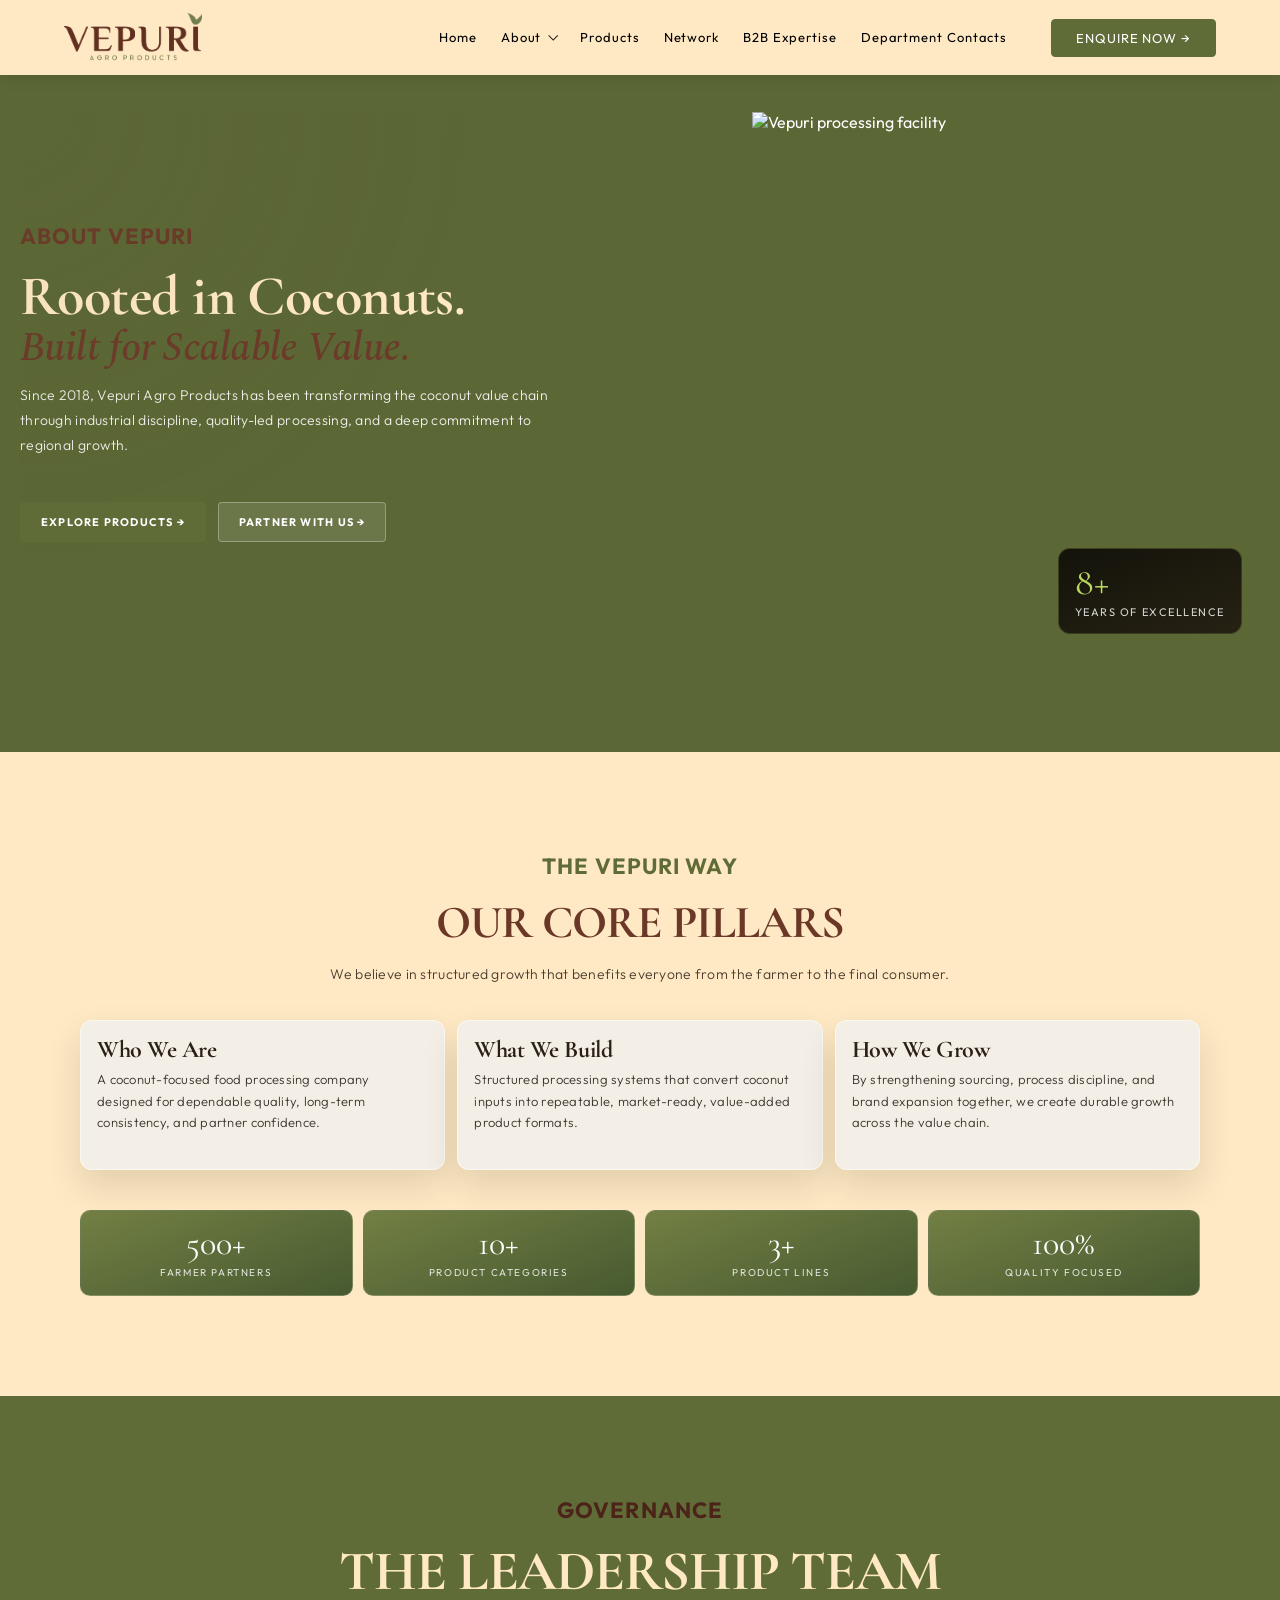
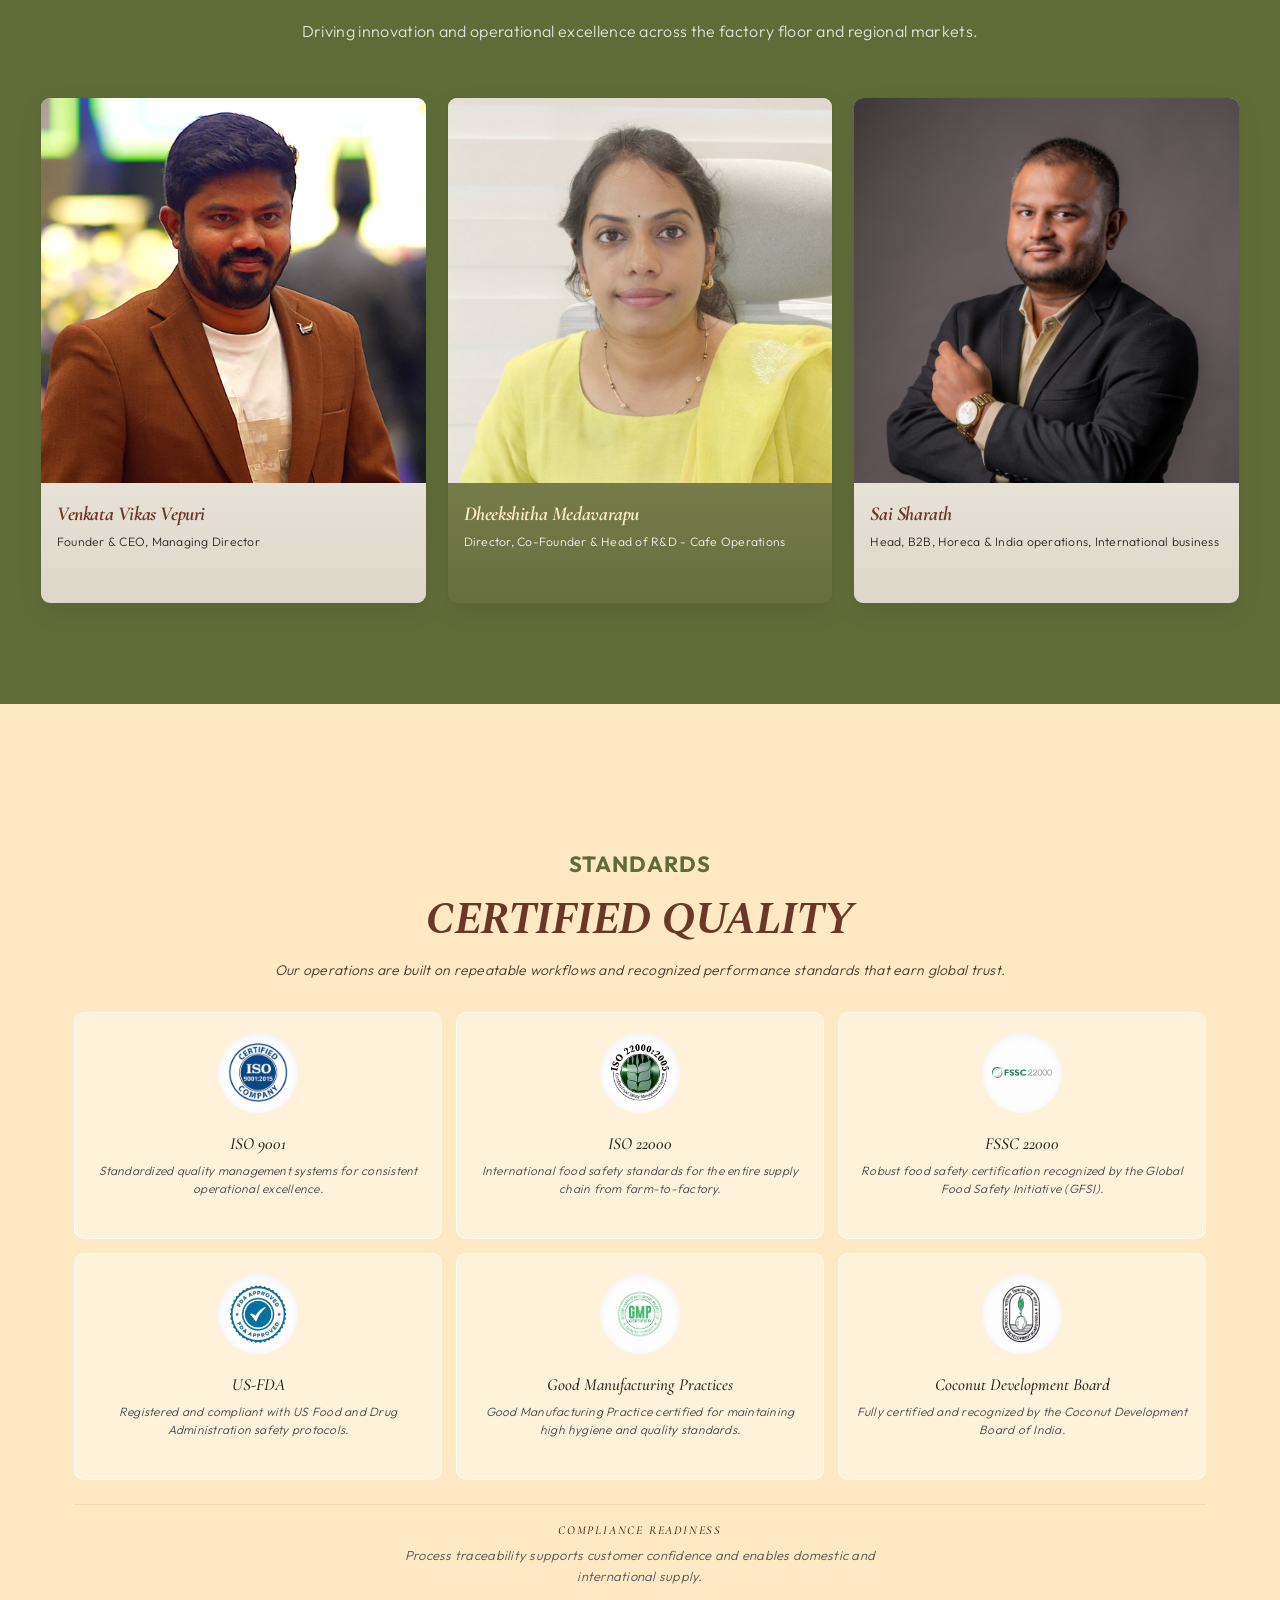
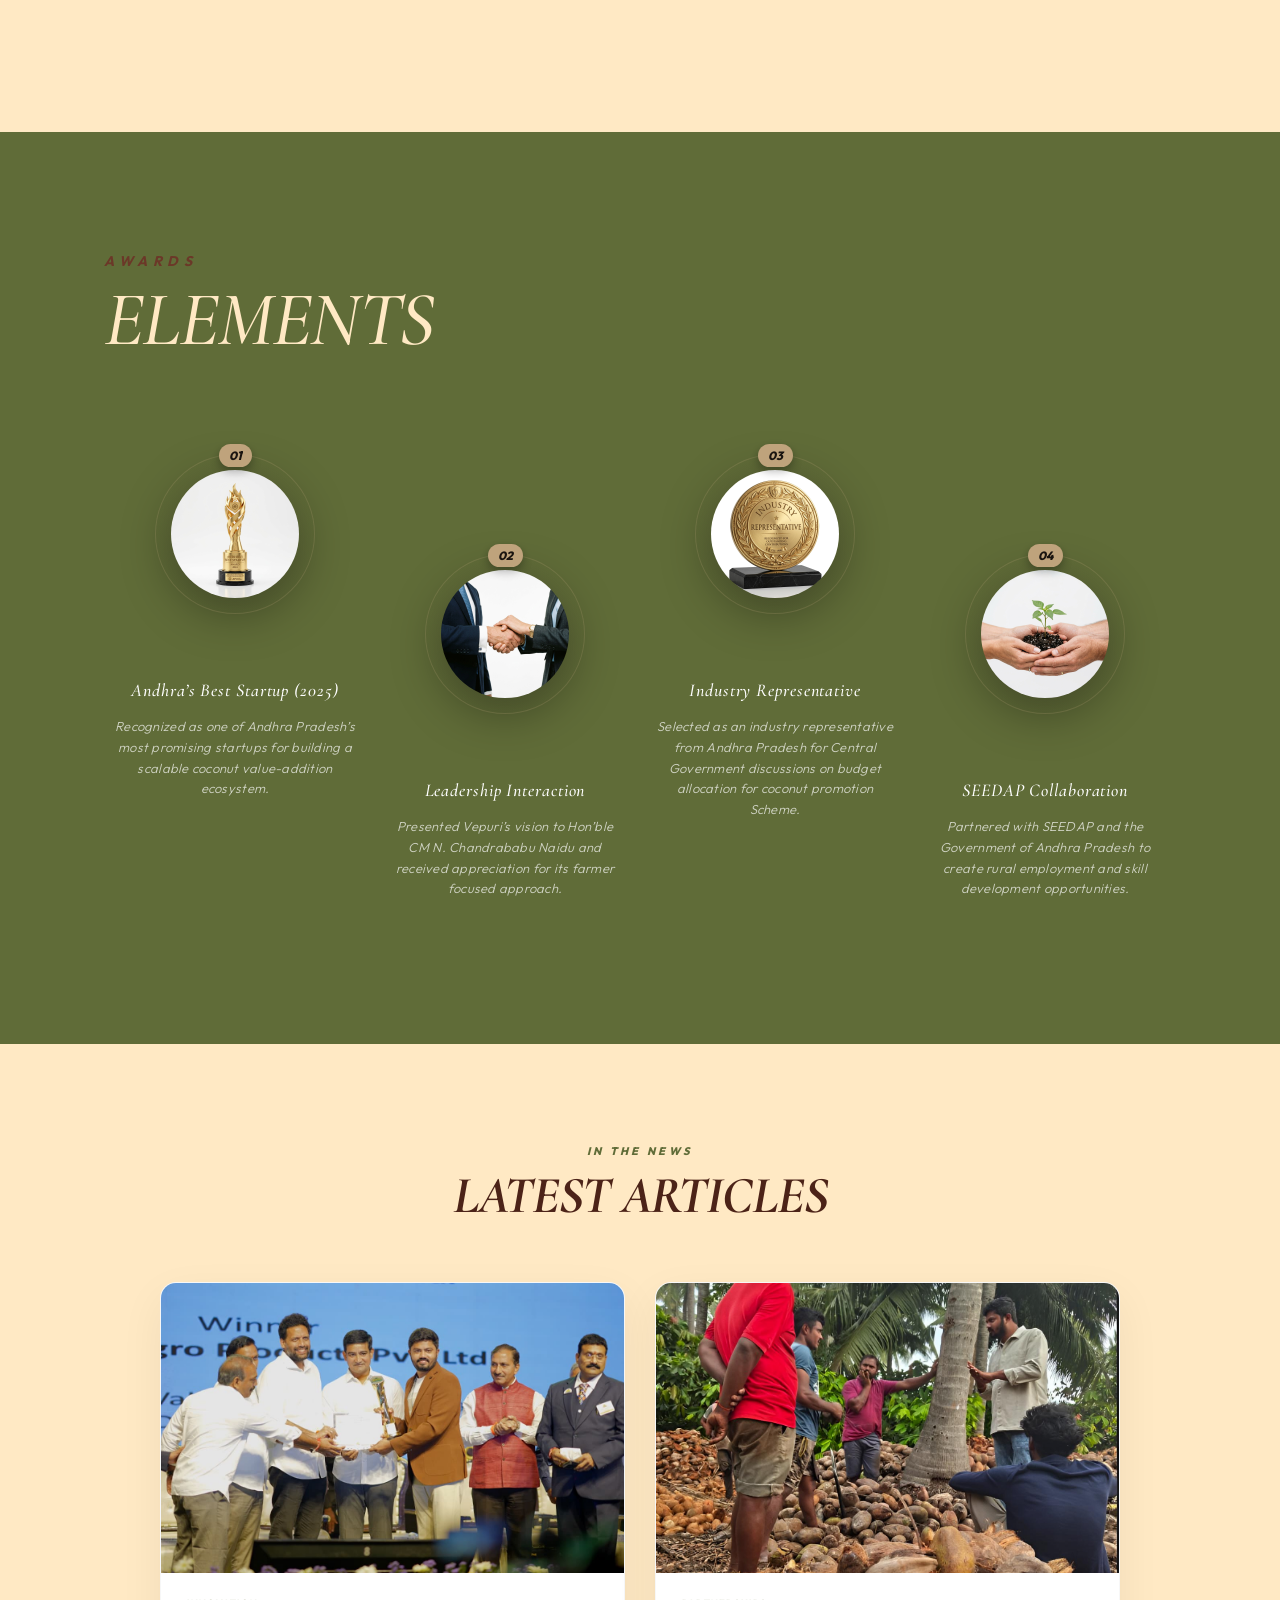
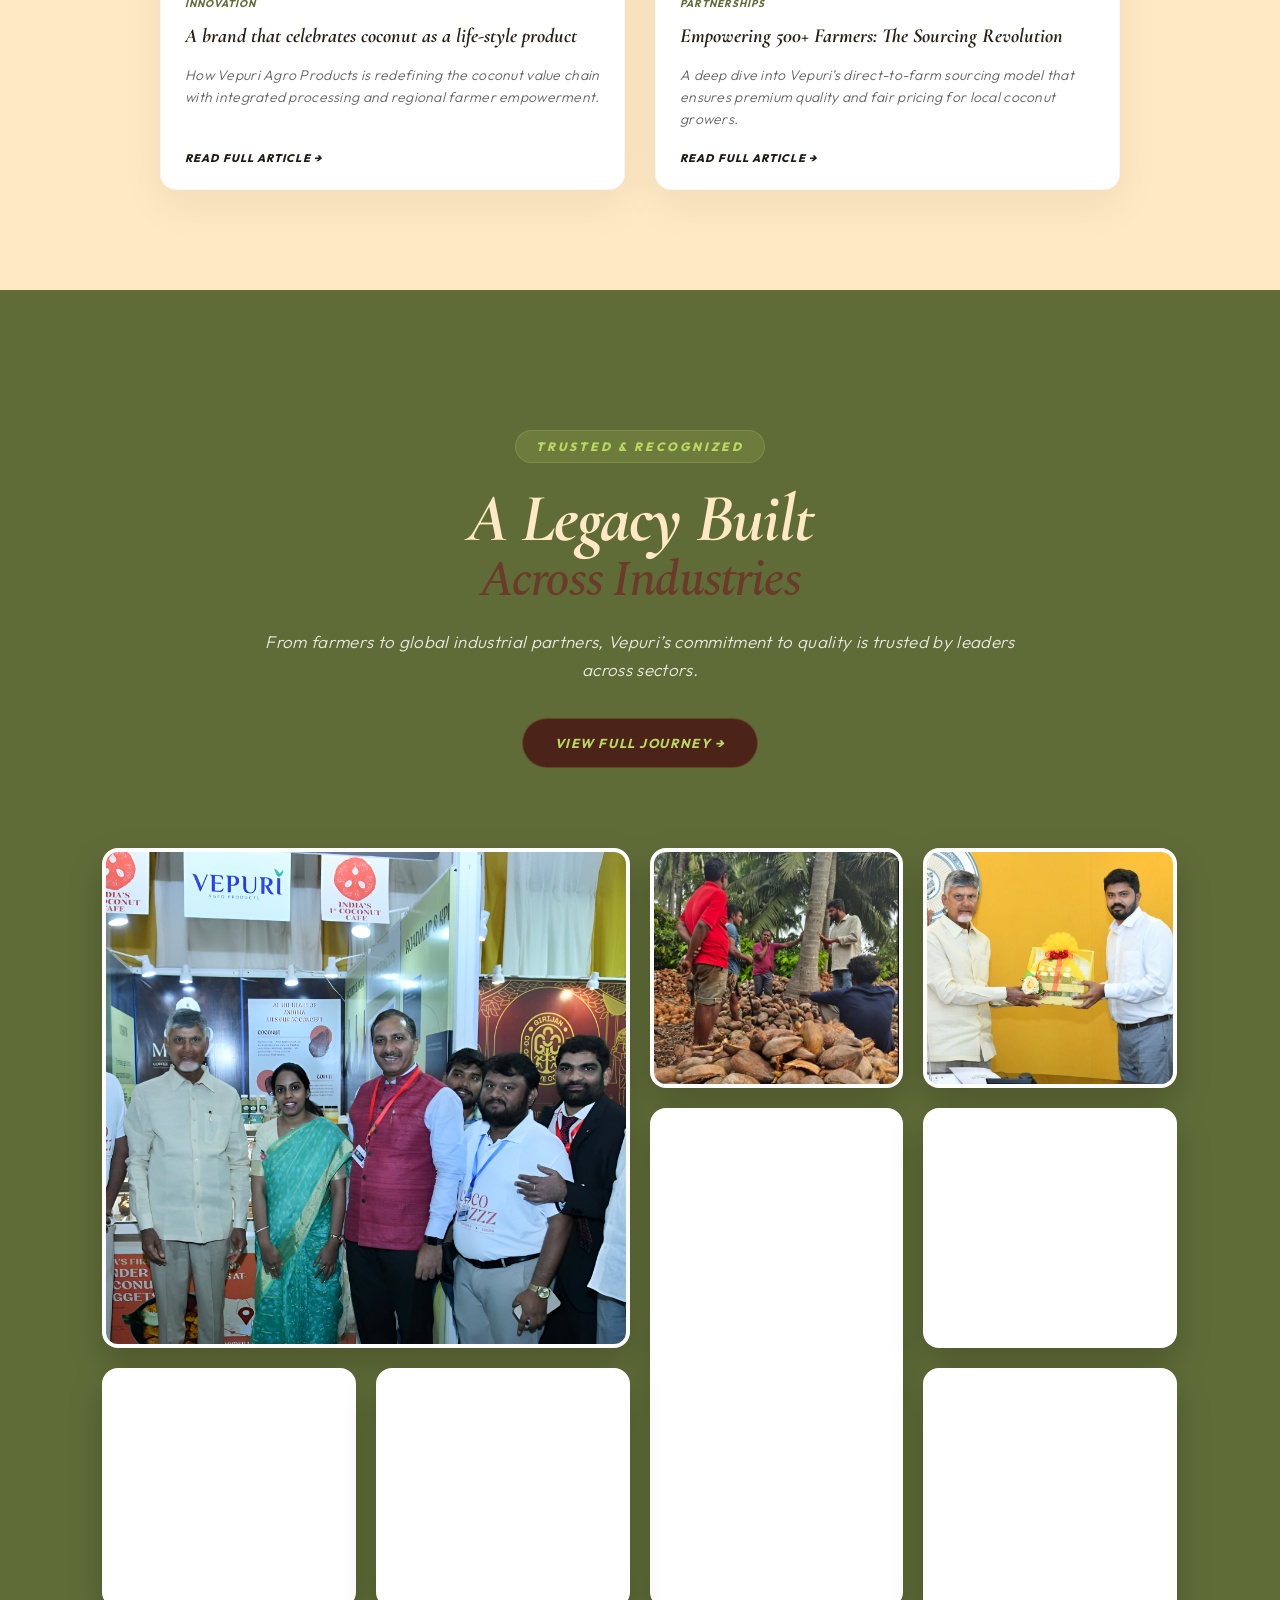
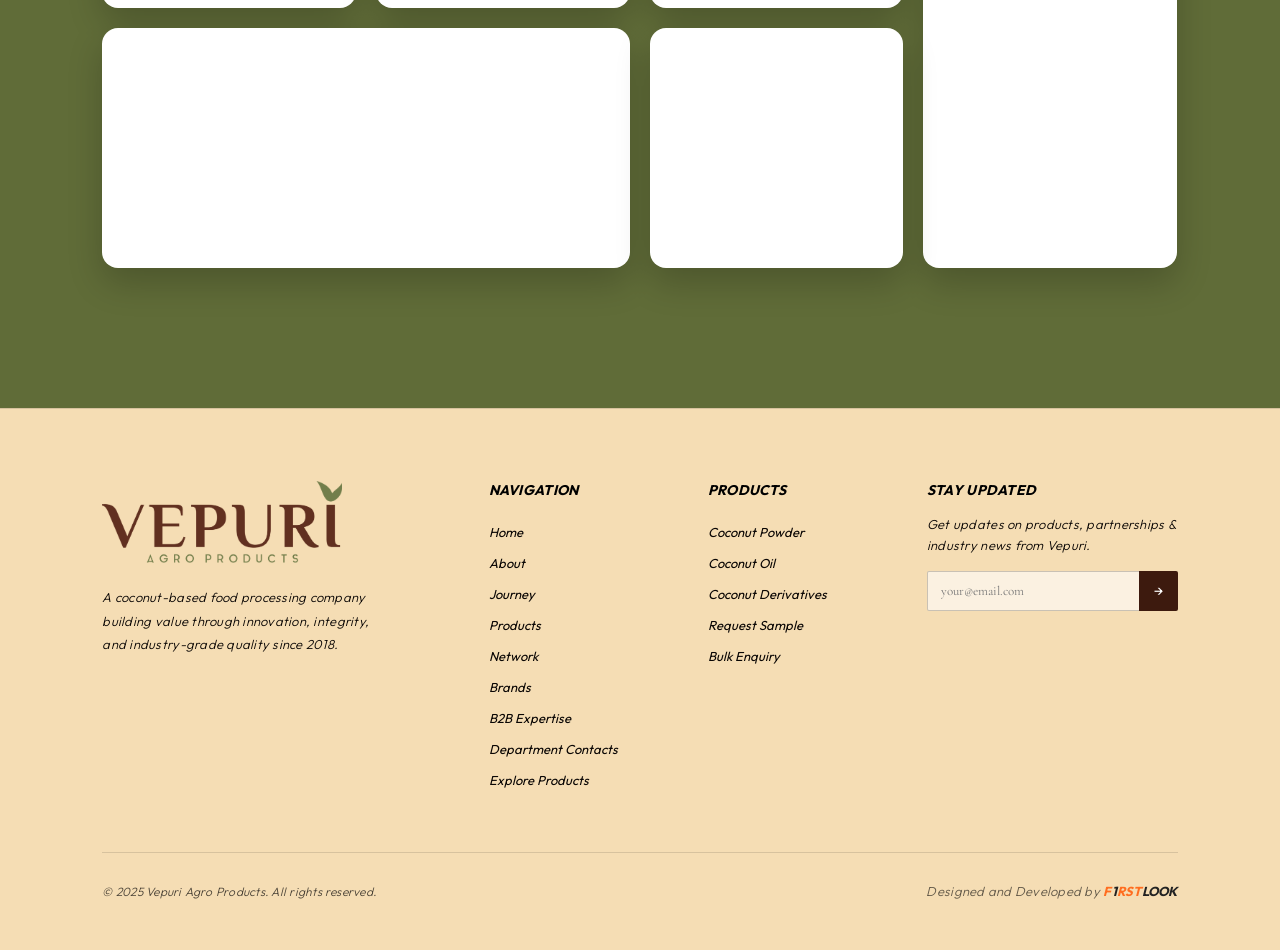
==== about-vepuri.html @ 8ccd0c5f "optimized website performance" ====
<!DOCTYPE html>
<html lang="en">

<head>
  <meta charset="UTF-8">
  <meta name="viewport" content="width=device-width, initial-scale=1.0">
  <title>About Vepuri - Vepuri Agro Products</title>
  <meta name="description" content="About Vepuri Agro Products, our leadership, certifications, and community impact.">
  <script src="font-loader.js" defer></script>
  <link rel="stylesheet" href="about-pages.css?v=1.01">
  <link rel="stylesheet" href="nav-shared.css?v=1.01">
  <link rel="stylesheet" href="footer-shared.css?v=1.01">
  <link rel="stylesheet" href="typography-shared.css?v=1.00">
  <link rel="icon" type="image/png" href="assets/website%20tab%20icon.png">
</head>

<body class="page-about">
  <nav id="nav">
    <div class="nav-logo">
      <a href="index.html"><img src="assets/newlogo.png" alt="Vepuri Agro Products" loading="eager" decoding="async"></a>
    </div>
    <ul class="nav-links" id="navLinks">
      <li><a href="index.html#hero">Home</a></li>
      <li class="has-submenu">
        <a href="index.html#about">About<span class="dd-caret" aria-hidden="true"></span></a>
        <ul class="submenu">
          <li><a href="about-vepuri.html">About Vepuri</a></li>
          <li><a href="journey.html">Our Journey</a></li>
          <li><a href="brands.html">Our Brands</a></li>
        </ul>
      </li>
      <li><a href="product.html">Products</a></li>
      <li><a href="index.html#network">Network</a></li>
      <li><a href="b2b-expertise.html">B2B Expertise</a></li>
      <li><a href="index.html#dept-contacts">Department Contacts</a></li>
      <li><a href="index.html#enquiryForm" class="nav-btn">ENQUIRE NOW &rarr;</a></li>
    </ul>
    <div class="hamburger" id="hbg" onclick="toggleNav()">
      <span></span><span></span><span></span>
    </div>
  </nav>

  <main class="a-main">
    <!-- HERO SECTION -->
    <section class="unified-section">
      <div class="av-hero">
        <div class="av-copy">
          <span class="av-eye">About Vepuri</span>
          <h1>Rooted in Coconuts.<br><em>Built for Scalable Value.</em></h1>
          <p>Since 2018, Vepuri Agro Products has been transforming the coconut value chain through industrial
            discipline, quality-led processing, and a deep commitment to regional growth.</p>
          <div class="av-actions">
            <a href="index.html#products" class="av-btn av-btn-primary">Explore Products &rarr;</a>
            <a href="index.html#contact" class="av-btn av-btn-secondary">Partner With Us &rarr;</a>
          </div>
        </div>
        <div class="av-media-stage">
          <div class="av-main-img">
            <img src="assets/about.JPG" alt="Vepuri processing facility" fetchpriority="high" decoding="async">
          </div>
          <div class="av-float-card">
            <div class="av-num">8+</div>
            <div class="av-lbl">Years of Excellence</div>
          </div>
        </div>
      </div>
    </section>

    <!-- CORE PILLARS SECTION -->
    <section class="unified-section">
      <div class="bg-paper core-philosophy-wrap">
        <div class="section-header">
          <span class="av-eye">The Vepuri Way</span>
          <h2 style="color: #6b3828; font-weight: 900;">Our Core Pillars</h2>
          <p>We believe in structured growth that benefits everyone from the farmer to the final consumer.</p>
        </div>
        <div class="av-values">
          <article class="av-value-card">
            <h2>Who We Are</h2>
            <p>A coconut-focused food processing company designed for dependable quality, long-term consistency, and
              partner confidence.</p>
          </article>
          <article class="av-value-card">
            <h2>What We Build</h2>
            <p>Structured processing systems that convert coconut inputs into repeatable, market-ready, value-added
              product formats.</p>
          </article>
          <article class="av-value-card">
            <h2>How We Grow</h2>
            <p>By strengthening sourcing, process discipline, and brand expansion together, we create durable growth
              across the value chain.</p>
          </article>
        </div>

        <div class="av-strip" style="margin-top: 40px; margin-bottom: 0;">
          <div class="av-strip-item">
            <div class="s-num">500+</div>
            <div class="s-lbl">Farmer Partners</div>
          </div>
          <div class="av-strip-item">
            <div class="s-num">10+</div>
            <div class="s-lbl">Product Categories</div>
          </div>
          <div class="av-strip-item">
            <div class="s-num">3+</div>
            <div class="s-lbl">Product Lines</div>
          </div>
          <div class="av-strip-item">
            <div class="s-num">100%</div>
            <div class="s-lbl">Quality Focused</div>
          </div>
        </div>
      </div>
    </section>

    <!-- LEADERSHIP SECTION -->
        <section class="unified-section leadership-sec">
      <div class="section-header">
        <span class="av-eye">Governance</span>
        <h2> The Leadership Team</h2>
        <p style="color: rgba(255,255,255,0.8);">Driving innovation and operational excellence across the factory floor
          and regional markets.</p>
      </div>

      <div class="team-gov-grid">
        <article class="team-member">
          <div class="team-member-media">
            <img src="assets/persons/1.jpeg" alt="Venkata Vikas Vepuri" loading="lazy" decoding="async">
          </div>
          <div class="team-member-copy tone-light">
            <h2 style="color: #6b3828 !important;">Venkata Vikas Vepuri</h2>
            <p>Founder & CEO, Managing Director</p>
          </div>
        </article>

        <article class="team-member">
          <div class="team-member-media">
            <img src="assets/persons/2.jpeg" alt="M. Deekshitha" loading="lazy" decoding="async">
          </div>
          <div class="team-member-copy tone-olive">
            <h2>Dheekshitha Medavarapu</h2>
            <p>Director, Co-Founder & Head of R&D - Cafe Operations</p>
          </div>
        </article>

        <article class="team-member">
          <div class="team-member-media">
            <img src="assets/persons/DSC_2288.jpg.jpeg" alt="M. Sai Sharath" loading="lazy" decoding="async">
          </div>
          <div class="team-member-copy tone-light">
            <h2 style="color: #6b3828 !important;">Sai Sharath</h2>
            <p>Head, B2B, Horeca & India operations, International business</p>
          </div>
        </article>
      </div>
    </section>

    <!-- CERTIFICATIONS SECTION -->
    <section class="unified-section cert-sec">
      <div class="bg-paper shadow-premium cert-quality-wrap">
        <div class="section-header">
          <span class="av-eye">Standards</span>
          <h2><em>CERTIFIED <em> QUALITY</h2>
          <p>Our operations are built on repeatable workflows and recognized performance standards that earn global
            trust.</p>
        </div>

        <!-- Professional Cert Grid -->
        <div class="cert-showcase">
          <div class="cert-tile">
            <div class="cert-media"><img src="assets/certifications/iso9001 (2).png" alt="ISO 9001" loading="lazy"
                decoding="async"></div>
            <h3>ISO 9001</h3>
            <p>Standardized quality management systems for consistent operational excellence.</p>
          </div>
          <div class="cert-tile">
            <div class="cert-media"><img src="assets/certifications/iso22000.png" alt="ISO 22000" loading="lazy"
                decoding="async"></div>
            <h3>ISO 22000</h3>
            <p>International food safety standards for the entire supply chain from farm-to-factory.</p>
          </div>
          <div class="cert-tile">
            <div class="cert-media"><img src="assets/certifications/fssc-22000-seeklogo.svg" alt="FSSC 22000"
                loading="lazy" decoding="async"></div>
            <h3>FSSC 22000</h3>
            <p>Robust food safety certification recognized by the Global Food Safety Initiative (GFSI).</p>
          </div>
          <div class="cert-tile">
            <div class="cert-media"><img src="assets/certifications/fda.png" alt="US-FDA" loading="lazy"
                decoding="async">
            </div>
            <h3>US-FDA</h3>
            <p>Registered and compliant with US Food and Drug Administration safety protocols.</p>
          </div>
          <div class="cert-tile">
            <div class="cert-media"><img src="assets/certifications/GMp.png" alt="GMP" loading="lazy" decoding="async">
            </div>
            <h3>Good Manufacturing Practices</h3>
            <p>Good Manufacturing Practice certified for maintaining high hygiene and quality standards.</p>
          </div>
          <div class="cert-tile">
            <div class="cert-media"><img src="assets/certifications/cdo-removebg-preview.png" alt="CDB" loading="lazy"
                decoding="async">
            </div>
            <h3>Coconut Development Board</h3>
            <p>Fully certified and recognized by the Coconut Development Board of India.</p>
          </div>
        </div>

        <div class="cert-footer-info">
          <div class="cf-item">
            <h4>Compliance Readiness</h4>
            <p>Process traceability supports customer confidence and enables domestic and international supply.</p>
          </div>
        </div>
      </div>
    </section>

    <!-- AWARDS SECTION (Ref Image matched) -->
    <section class="awards-sec">
      <div class="awards-head">
        <span>AWARDS</span>
        <h2 style="color: var(--cream);">ELEMENTS</h2>
      </div>

      <div class="awards-grid">
        <!-- 01 -->
        <article class="award-item rv">
          <div class="award-icon-wrap">
            <div class="award-laurel">
              <span class="award-num">01</span>
              <img src="assets/awards/award_best_startup_white_bg.png" alt="Best Startup Award" class="award-img" loading="lazy" decoding="async">
            </div>
          </div>
          <div class="award-copy">
            <h3>Andhra’s Best Startup (2025)</h3>
            <p>Recognized as one of Andhra Pradesh’s most promising startups for building a scalable coconut
              value-addition ecosystem.</p>
          </div>
        </article>

        <!-- 02 -->
        <article class="award-item rv">
          <div class="award-icon-wrap">
            <div class="award-laurel">
              <span class="award-num">02</span>
              <img src="assets/awards/leadership.png" alt="Leadership Interaction" class="award-img" loading="lazy" decoding="async">
            </div>
          </div>
          <div class="award-copy">
            <h3>Leadership Interaction</h3>
            <p>Presented Vepuri’s vision to Hon’ble CM N. Chandrababu Naidu and received appreciation for its farmer
              focused approach.</p>
          </div>
        </article>

        <!-- 03 -->
        <article class="award-item rv">
          <div class="award-icon-wrap">
            <div class="award-laurel">
              <span class="award-num">03</span>
              <img src="assets/awards/representative.png" alt="Industry Representative" class="award-img" loading="lazy" decoding="async">
            </div>
          </div>
          <div class="award-copy">
            <h3>Industry Representative</h3>
            <p>Selected as an industry representative from Andhra Pradesh for Central Government discussions on budget
              allocation for coconut promotion Scheme.</p>
          </div>
        </article>

        <!-- 04 -->
        <article class="award-item rv">
          <div class="award-icon-wrap">
            <div class="award-laurel">
              <span class="award-num">04</span>
              <img src="assets/awards/award_seedap_growth_white_bg.png" alt="SEEDAP Collaboration" class="award-img" loading="lazy" decoding="async">
            </div>
          </div>
          <div class="award-copy">
            <h3>SEEDAP Collaboration</h3>
            <p>Partnered with SEEDAP and the Government of Andhra Pradesh to create rural employment and skill
              development opportunities.</p>
          </div>
        </article>
      </div>
    </section>

    <!-- ARTICLES SECTION -->
    <section class="articles-sec">
      <div class="articles-head">
        <span>IN THE NEWS</span>
        <h2>LATEST ARTICLES</h2>
      </div>

      <div class="articles-grid">
        <!-- Article 1 -->
        <article class="article-item">
          <div class="article-media">
            <img src="assets/article/1.jpeg" alt="Vepuri Innovation" loading="lazy" decoding="async">
          </div>
          <div class="article-copy">
            <span class="article-tag">Innovation</span>
            <h3>A brand that celebrates coconut as a life-style product</h3>
            <p>How Vepuri Agro Products is redefining the coconut value chain with integrated processing and regional
              farmer empowerment.</p>
            <a href="https://hospitality.economictimes.indiatimes.com/news/operations/food-and-beverages/cocomunzzz-revolutionizing-coconut-as-a-lifestyle-product-in-india/121460023"
              class="article-link">Read Full Article &rarr;</a>
          </div>
        </article>

        <!-- Article 2 -->
        <article class="article-item">
          <div class="article-media">
            <img src="assets/article/2.jpeg" alt="Farmer Sourcing" loading="lazy" decoding="async">
          </div>
          <div class="article-copy">
            <span class="article-tag">Partnerships</span>
            <h3>Empowering 500+ Farmers: The Sourcing Revolution</h3>
            <p>A deep dive into Vepuri’s direct-to-farm sourcing model that ensures premium quality and fair pricing for
              local coconut growers.</p>
            <a href="https://www.eenadu.net/telugu-news/andhra-pradesh/vikas-creative-experiments-with-coconut-he-created-a-brand-cocomunz/1702/125117593"
              class="article-link">Read Full Article &rarr;</a>
          </div>
        </article>
      </div>
    </section>

    <!-- ACHIEVEMENTS GALLERY SECTION (Mosaic Grid Design) -->
    <section class="achieve-gallery-sec">
      <div class="gallery-header rv">
        <span class="g-tag">Trusted & Recognized</span>
        <h2 style="color: var(--cream);">A Legacy Built<br><em>Across Industries</em></h2>
        <p>From farmers to global industrial partners, Vepuri’s commitment to quality is trusted by leaders across
          sectors.</p>
        <a href="journey.html" class="gallery-btn">View Full Journey &rarr;</a>
      </div>

      <div class="gallery-container rv">
        <div class="f-card fc-1"><img src="assets/gallery/1.jpeg" alt="Gallery 1" loading="lazy" decoding="async"></div>
        <div class="f-card fc-2"><img src="assets/gallery/2.jpeg" alt="Gallery 2" loading="lazy" decoding="async"></div>
        <div class="f-card fc-3"><img src="assets/gallery/3.jpeg" alt="Gallery 3" loading="lazy" decoding="async"></div>
        <div class="f-card fc-4"><img src="assets/gallery/4.png" alt="Gallery 4" loading="lazy" decoding="async"></div>
        <div class="f-card fc-5"><img src="assets/gallery/5.png" alt="Gallery 5" loading="lazy" decoding="async"></div>
        <div class="f-card fc-6"><img src="assets/gallery/6.png" alt="Gallery 6" loading="lazy" decoding="async"></div>
        <div class="f-card fc-7"><img src="assets/gallery/7.jpeg" alt="Gallery 7" loading="lazy" decoding="async"></div>
        <div class="f-card fc-8"><img src="assets/gallery/8.jpg" alt="Gallery 8" loading="lazy" decoding="async"></div>
        <div class="f-card fc-9"><img src="assets/milestone.jpg" alt="Gallery 9" loading="lazy" decoding="async"></div>
        <div class="f-card fc-10"><img src="assets/journey/journey1.png" alt="Gallery 10" loading="lazy"
            decoding="async"></div>
      </div>
    </section>

  </main>

  <footer>
    <div class="fg2">
      <div>
        <a href="index.html"><img class="f-logo" src="assets/newlogo.png" alt="Vepuri Agro Products" loading="lazy" decoding="async"></a>
        <p class="fb-txt">A coconut-based food processing company building value through innovation, integrity, and
          industry-grade quality since 2018.</p>
      </div>
      <div class="fc">
        <h4>Navigation</h4>
        <ul>
          <li><a href="index.html#hero">Home</a></li>
          <li><a href="about-vepuri.html">About</a></li>
          <li><a href="journey.html">Journey</a></li>
          <li><a href="product.html">Products</a></li>
          <li><a href="index.html#network">Network</a></li>
          <li><a href="brands.html">Brands</a></li>
          <li><a href="b2b-expertise.html">B2B Expertise</a></li>
          <li><a href="index.html#dept-contacts">Department Contacts</a></li>
          <li><a href="product.html">Explore Products</a></li>
        </ul>
      </div>
      <div class="fc">
        <h4>Products</h4>
        <ul>
          <li><a href="product.html">Coconut Powder</a></li>
          <li><a href="product.html">Coconut Oil</a></li>
          <li><a href="product.html">Coconut Derivatives</a></li>
          <li><a href="index.html#contact">Request Sample</a></li>
          <li><a href="index.html#contact">Bulk Enquiry</a></li>
        </ul>
      </div>
      <div class="fnl">
        <h4>Stay Updated</h4>
        <p>Get updates on products, partnerships & industry news from Vepuri.</p>
        <div class="nl-row"><input type="email" placeholder="your@email.com"><button>&rarr;</button></div>
      </div>
    </div>
    <div class="fbot">
      <p class="fbot-copy">&copy; 2025 Vepuri Agro Products. All rights reserved.</p>
      <p class="fbot-tag">Designed and Developed by <a href="https://firstlook.digital/" target="_blank"
          style="text-decoration: none; font-weight: 700;"><span style="color: #ff6d1f;">F</span><span
            style="color: #222222;">1</span><span style="color: #ff6d1f;">RST</span><span
            style="color: #222222;">LOOK</span></a></p>
    </div>
  </footer>

  <script src="performance-boost.js" defer></script>
  <script src="nav-pages.js" defer></script>
</body>

</html>
---- about-pages.css ----
:root {
  --green: #606c38;
  --green2: #5a6434;
  --green3: #4a5428;
  --ink: #1f1b17;
  --paper: #f4f0e8;
  --cream: #ffe9c4;
  --white: #ffffff;
  --black: #0a0604;
  --site-font: 'Cormorant Garamond', serif;
  --body-font: 'Outfit', sans-serif;
  --kicker-color: #6b3828;
}

h1,
h2,
h3,
h4 {
  font-family: var(--site-font);
  font-weight: 500;
}

p {
  font-family: var(--body-font);
  font-size: 16px;
  line-height: 1.6;
  font-weight: 300;
  margin-bottom: 20px;
  letter-spacing: .02em;
}

.page-about p,
.page-about li,
.page-about span,
.page-about .av-eye,
.page-about .eye,
.page-about nav,
.page-about nav a {
  font-family: var(--body-font) !important;
}
h1 {
  font-family: 'Cormorant Garamond', serif !important;
  font-size: clamp(36px, 10vw, 124px);
  font-weight: 800;
  line-height: 0.95;
  letter-spacing: -0.02em;
}

h2 {
  font-family: 'Cormorant Garamond', serif !important;
  font-size: clamp(28px, 5vw, 60px);
  font-weight: 700;
  line-height: 1.1;
  letter-spacing: -0.02em;
}

h1 em,
h2 em,
h3 em,
.section-header h1 em,
.section-header h2 em {
  font-family: 'Spectral', serif !important;
  color: var(--kicker-color) !important;
  font-style: italic;
  display: inline;
  text-transform: none;
  font-weight: 700;
  font-size: 0.72em;
}

.a-eye,
.av-eye {
  font-family: 'Spectral', serif !important;
  text-transform: uppercase;
  font-weight: 700;
  font-size: 14px;
  letter-spacing: 0.15em;
  font-style: normal;
  display: block;
  margin-bottom: 12px;
  color: #6b3828;
}

.av-eye {
  font-size: 22px !important;
  font-weight: 700 !important;
  margin-bottom: 20px !important;
  letter-spacing: 0.05em !important;
}

* {
  margin: 0;
  padding: 0;
  box-sizing: border-box;
  max-width: 100%;
  overflow-wrap: break-word;
}

body,
button,
input,
select,
textarea {
  font-family: var(--body-font);
}

html,
body {
  overflow-x: hidden;
  max-width: 100vw;
  width: 100%;
  position: relative;
}

body {
  font-family: var(--body-font);
  background: var(--green);
  color: var(--ink);
  min-height: 100vh;
}

body::before {
  content: '';
  position: fixed;
  inset: 0;
  pointer-events: none;
  background:
    rgba(0, 0, 0, 0.05);
    
  z-index: 0;
}


.a-main {
  position: relative;
  z-index: 1;
  max-width: 100%;
  margin: 0 auto;
  padding-top: 112px;
  overflow-x: hidden;
}

.a-hero {
  display: grid;
  grid-template-columns: 1.08fr .92fr;
  gap: 26px;
  margin-bottom: 28px;
  align-items: stretch;
}

.a-hero-copy {
  background: var(--green);
  color: var(--cream);
  border-radius: 16px;
  padding: 32px;
  border: 1px solid rgba(255, 255, 255, .38);
  box-shadow: 0 24px 52px rgba(20, 16, 12, .14);
}



.a-hero h1 {
  font-family: var(--site-font), serif;
  font-size: clamp(28px, 5.6vw, 70px);
  line-height: .92;
  text-transform: uppercase;
  color: var(--cream);
}

.a-hero h1 em {
  display: block;
  font-style: italic;
  text-transform: none;
  font-size: 0.72em;
  margin-top: 8px;
  color: var(--white);
}

.a-hero p {
  margin-top: 14px;
  max-width: 720px;
  line-height: 1.85;
  font-size: 15px;
  color: rgba(255, 255, 255, .85);
}

.a-hero-media {
  position: relative;
  overflow: hidden;
  border-radius: 16px;
  min-height: clamp(250px, 36vw, 360px);
  border: 1px solid rgba(255, 255, 255, .34);
  box-shadow: 0 24px 52px rgba(20, 16, 12, .14);
}

.a-hero-media img {
  width: 100%;
  height: 100%;
  object-fit: cover;
  display: block;
  filter: saturate(.92) contrast(1.04);
}

.a-hero-media::after {
  content: '';
  position: absolute;
  inset: 0;
  background: linear-gradient(175deg, rgba(10, 6, 4, .08), rgba(10, 6, 4, .36));
}

.a-grid {
  display: grid;
  grid-template-columns: 1fr 1fr;
  gap: 22px;
}

.a-card {
  background: rgba(244, 240, 232, .96);
  color: var(--ink);
  border-radius: 14px;
  border: 1px solid rgba(255, 255, 255, .46);
  padding: 20px;
  box-shadow: 0 18px 44px rgba(20, 16, 12, .13);
  transition: transform .26s ease, box-shadow .26s ease;
}

.a-card:hover {
  transform: translateY(-5px);
  box-shadow: 0 26px 56px rgba(20, 16, 12, .17);
}

.a-card-media {
  width: 100%;
  aspect-ratio: 16/9;
  overflow: hidden;
  border-radius: 10px;
  margin-bottom: 14px;
}

.a-card-media img {
  width: 100%;
  height: 100%;
  object-fit: cover;
  display: block;
}

.a-card h2 {
  color: #2f4419;
  font-size: 11px;
  letter-spacing: .2em;
  text-transform: uppercase;
  margin-bottom: 10px;
}

.a-card p {
  font-size: 14px;
  line-height: 1.8;
  color: rgba(40, 31, 24, .94);
}

.a-card-wide {
  grid-column: 1 / -1;
  display: grid;
  grid-template-columns: .95fr 1.05fr;
  gap: 20px;
  align-items: start;
}

.a-card-wide .a-card-media {
  margin-bottom: 0;
  min-height: 220px;
  grid-row: 1 / span 2;
  aspect-ratio: 16/9;
}

.impact-bottom-card .a-card-media {
  aspect-ratio: 21/9 !important;
}

.impact-main-card {
  padding: 0 !important;
  overflow: hidden;
  border: none !important;
}

.impact-main-card .a-hero-media {
  height: 100%;
  border-radius: 0;
  box-shadow: none;
  border: none;
}

.page-about .impact-grid {
  grid-template-columns: minmax(0, 1.2fr) minmax(0, .8fr);
  grid-template-areas:
    "main side"
    "bottom bottom";
  gap: 16px;
  align-items: start;
  max-width: 1120px;
  margin: 0 auto;
}

.page-about .impact-side-stack {
  display: grid;
  gap: 14px;
  align-content: start;
  margin-top: 60px;
}

.page-about .impact-grid .a-card {
  padding: 14px;
  height: auto;
}

.page-about .impact-main-card {
  grid-area: main;
}

.page-about .impact-side-stack {
  grid-area: side;
}

.page-about .impact-bottom-card {
  grid-area: bottom;
}

.page-about .impact-grid .a-card h2 {
  font-size: 10px;
  margin-bottom: 8px;
}

.page-about .impact-grid .a-card p {
  font-size: 13px;
  line-height: 1.65;
}

.page-about .impact-main-card .a-hero-media {
  min-height: clamp(240px, 30vw, 330px);
  max-height: 360px;
  aspect-ratio: 4/3;
}

.page-about .impact-bottom-card {
  grid-template-columns: .85fr 1.15fr;
  gap: 16px;
  align-items: center;
}

.page-about .impact-bottom-card>div:last-child {
  padding-top: 10px;
}

.page-about .impact-bottom-card .a-card-media {
  min-height: 180px;
}

.section-header {
  text-align: center;
  margin-bottom: 52px;
  max-width: 820px;
  margin-left: auto;
  margin-right: auto;
}

.section-header .av-eye {
  margin-bottom: 12px;
  font-weight: 800;

}

.section-header h1,
.section-header h2 {
  font-family: var(--site-font), serif;
  font-size: clamp(32px, 4.8vw, 56px);
  line-height: .98;
  color: #21170f;
  text-transform: uppercase;
  font-weight: 800;
  margin-bottom: 5px;
}

.leadership-sec h2 {
  color: var(--cream) !important;
}

.section-header h1 em,
.section-header h2 em {
  font-style: italic;
  display: inline;
  text-transform: none;
  font-size: 1em;
}

.section-header p {
  margin-top: 18px;
  font-size: 16px;
  line-height: 1.75;
  color: rgba(33, 23, 15, .82);
}

.unified-section {
  padding: 100px 0;
  border-top: none;
  position: relative;
  overflow: hidden;
}

.page-about .unified-section:nth-of-type(odd) {
  background: transparent;
  color: var(--white);
}

.page-about .unified-section:nth-of-type(even) {
  background: #ffe9c4;
  color: var(--ink);
}

.page-about .unified-section:nth-of-type(odd) .section-header .av-eye {
  color: #4c2318;
}

.page-about .unified-section:nth-of-type(odd) .section-header h2 {
  color: var(--white);
}

.page-about .unified-section:nth-of-type(odd) .section-header h2 em {
  color: #4c2318;
  /* Brown accent as requested */
}

.page-about .unified-section:nth-of-type(odd) .section-header p {
  color: rgba(255, 255, 255, 0.85);
}

.page-about .unified-section:nth-of-type(even) .section-header h2 {
  color: #21170f;
}

.page-about .unified-section:nth-of-type(even) .section-header .av-eye {
  color: var(--green);
}

.page-about .unified-section:nth-of-type(even) .section-header h2 em {
  color: var(--green);
}

.cert-sec .section-header h2 em {
  color: #4c2318;
}

.page-about .unified-section:nth-of-type(even) .section-header p {
  color: rgba(33, 23, 15, 0.82);
}

.unified-section:first-child {
  border-top: 0;
  padding-top: 0;
}

.bg-paper {
  background: rgba(244, 240, 232, .98);
  border-radius: 22px;
  padding: 62px 48px;
  box-shadow: 0 32px 72px rgba(20, 16, 12, .18);
  border: 1px solid rgba(255, 255, 255, .58);
}

.bg-glass {
  background: rgba(255, 255, 255, .04);
  backdrop-filter: blur(14px);
  border: 1px solid rgba(255, 255, 255, .12);
  border-radius: 22px;
  padding: 62px 48px;
}

/* Fixes for cards in unified view */
.page-about .a-card {
  height: 100%;
  display: flex;
  flex-direction: column;
}

.page-about .a-card p {
  flex-grow: 1;
}

@media(max-width: 768px) {

  .bg-paper,
  .bg-glass {
    padding: 38px 22px;
  }
}

/* -- ABOUT VEPURI PAGE UI REFRESH -- */
.page-about .a-main {
  max-width: 100%;
}

.page-about .av-hero {
  display: grid;
  grid-template-columns: 1.18fr 0.82fr;
  width: 100%;
  max-width: 1240px;
  margin: 0 auto;
  min-height: 60vh;
  background: transparent;
  border-radius: 0;
  overflow: hidden;
  border: none;
  box-shadow: none;
}

.page-about .av-copy {
  padding: 5% 5% 5% 0;
  display: flex;
  flex-direction: column;
  justify-content: center;
  position: relative;
  width: 100%;
  overflow: hidden;
  background: transparent;
}

/* Specific background division logic */
.page-about .av-copy::before {
  content: '';
  position: absolute;
  inset: 0;
  background: radial-gradient(circle at 0% 0%, rgba(96, 108, 56, .08), transparent 50%);
  pointer-events: none;
}

.page-about .av-eye {
  display: inline-block;
  font-size: 14px;
  letter-spacing: .4em;
  margin-bottom: 14px;
}

.page-about .av-copy h1 {
  font-family: var(--site-font), serif;
  font-size: clamp(26px, 4.4vw, 56px);
  line-height: .95;
  letter-spacing: -.01em;
  color: var(--cream);
}

.page-about .av-copy h1 em {
  font-style: italic;
}

.page-about .av-copy p {
  margin-top: 16px;
  font-size: 14px;
  line-height: 1.78;
  color: rgba(255, 255, 255, 0.9);
  max-width: 540px;
}

.page-about .av-actions {
  margin-top: 24px;
  display: flex;
  gap: 12px;
  flex-wrap: wrap;
}

.page-about .av-btn {
  text-decoration: none;
  text-transform: uppercase;
  letter-spacing: .11em;
  font-size: 11px;
  font-weight: 700;
  padding: 12px 20px;
  border-radius: 4px;
  transition: transform .22s ease, background .22s ease, color .22s ease, border-color .22s ease;
}

.page-about .av-btn:hover {
  transform: translateY(-2px);
}

.page-about .av-btn-primary {
  background: #606c38;
  border: 1px solid #606c38;
  color: #fff;
}

.page-about .av-btn-primary:hover {
  background: #556132;
  border-color: #556132;
}

.page-about .av-btn-secondary {
  border: 1px solid rgba(255, 255, 255, 0.3);
  color: var(--white);
  background: rgba(255, 255, 255, 0.1);
}

.page-about .av-btn-secondary:hover {
  border-color: var(--white);
  background: rgba(255, 255, 255, 0.2);
}

.page-about .av-media-stage {
  position: relative;
  height: 100%;
  overflow: hidden;
  max-height: 560px;
}

.page-about .av-main-img {
  width: 100%;
  height: 100%;
}

.page-about .av-main-img img {
  width: 100%;
  height: 100%;
  object-fit: cover;
  display: block;
  filter: saturate(.95) contrast(1.04);
}

.page-about .av-float-card {
  position: absolute;
  right: 18px;
  bottom: 18px;
  background: linear-gradient(160deg, rgba(8, 6, 4, .86), rgba(29, 22, 14, .86));
  border: 1px solid rgba(96, 108, 56, .46);
  border-radius: 12px;
  padding: 14px 16px;
  min-width: 180px;
}

.page-about .av-num {
  font-family: var(--site-font), serif;
  font-size: 38px;
  line-height: 1;
  color: #bad95f;
}

.page-about .av-lbl {
  margin-top: 4px;
  font-size: 11px;
  text-transform: uppercase;
  letter-spacing: .14em;
  color: rgba(255, 255, 255, .82);
}

.page-about .av-values {
  display: grid;
  grid-template-columns: repeat(3, 1fr);
  gap: 16px;
  margin-bottom: 18px;
}

.page-about .core-philosophy-wrap {
  max-width: 1120px;
  margin: 0 auto;
  padding: 0;
}

.page-about .unified-section:nth-of-type(even) .bg-paper {
  background: transparent;
  box-shadow: none;
  border: none;
}

.page-about .core-philosophy-wrap .section-header {
  margin-bottom: 34px;
}

.page-about .core-philosophy-wrap .section-header h2 {
  font-size: clamp(28px, 3.8vw, 46px);
}

.page-about .core-philosophy-wrap .section-header p {
  font-size: 14px;
  line-height: 1.65;
}

.page-about .core-philosophy-wrap .av-values {
  gap: 12px;
  margin-bottom: 14px;
}

.page-about .core-philosophy-wrap .av-value-card {
  padding: 16px;
  border-radius: 12px;
}

.page-about .core-philosophy-wrap .av-value-card h2 {
  font-size: 24px;
  margin-bottom: 6px;
}

.page-about .core-philosophy-wrap .av-value-card p {
  font-size: 13px;
  line-height: 1.65;
}

.page-about .av-value-card {
  background: rgba(244, 240, 232, .95);
  border: 1px solid rgba(255, 255, 255, .52);
  border-radius: 14px;
  padding: 20px;
  box-shadow: 0 16px 36px rgba(20, 16, 12, .12);
}

.page-about .av-value-card h2 {
  font-family: var(--site-font), serif;
  font-size: 28px;
  line-height: 1.08;
  color: #2a2018;
  margin-bottom: 8px;
}

.page-about .av-value-card p {
  font-size: 14px;
  line-height: 1.8;
  color: rgba(40, 31, 24, .9);
}

.page-about .av-strip {
  display: grid;
  grid-template-columns: repeat(4, 1fr);
  gap: 10px;
}

.page-about .av-strip-item {
  background: linear-gradient(160deg, rgba(107, 122, 61, .95), rgba(61, 82, 40, .95));
  border-radius: 10px;
  padding: 16px;
  text-align: center;
  border: 1px solid rgba(255, 255, 255, .14);
}

.page-about .s-num {
  font-family: var(--site-font), serif;
  font-size: 34px;
  color: #fff;
  line-height: 1;
}

.page-about .s-lbl {
  margin-top: 5px;
  font-size: 10px;
  text-transform: uppercase;
  letter-spacing: .16em;
  color: rgba(255, 255, 255, .82);
}

/* -- OUR TEAM: REFERENCE LAYOUT -- */
.team-gov {
  background:
    radial-gradient(circle at 10% 0%, rgba(96, 108, 56, .14), transparent 40%),
    linear-gradient(180deg, #f3f1ea, #e8e5db);
  border-radius: 16px;
  padding: 30px;
  border: 1px solid rgba(255, 255, 255, .58);
  box-shadow: 0 20px 46px rgba(20, 16, 12, .14);
}

.team-gov-head h1 {
  font-family: var(--site-font), serif;
  font-size: clamp(30px, 4.2vw, 46px);
  font-weight: 800;
  letter-spacing: .02em;
  color: #19140f;
  margin-bottom: 10px;
  line-height: 1;
}

.team-gov-head p {
  font-size: clamp(14px, 1.45vw, 18px);
  letter-spacing: .08em;
  text-transform: uppercase;
  color: #4f463d;
  margin-bottom: 24px;
}

.team-gov-grid {
  display: grid;
  grid-template-columns: repeat(3, 1fr);
  gap: 20px;
}

.page-about .team-gov-grid {
  max-width: 1200px;
  margin: 0 auto;
  gap: 20px;
}

.team-member {
  display: flex;
  flex-direction: column;
  min-width: 0;
  border-radius: 12px;
  overflow: hidden;
  border: 1px solid rgba(61, 82, 40, .14);
  box-shadow: 0 8px 24px rgba(20, 16, 12, .08);
  transition: transform .28s ease, box-shadow .28s ease, border-color .28s ease;
}

.page-about .team-member {
  border-radius: 10px;
}

.team-member:hover {
  transform: translateY(-4px);
  box-shadow: 0 18px 36px rgba(20, 16, 12, .14);
  border-color: rgba(61, 82, 40, .28);
}

.team-member-media {
  width: 100%;
  aspect-ratio: 4 / 4;
  /* Changed to portrait for professional team headshots */
  background: #d7d5ce;
  overflow: hidden;
}

.page-about .team-member-media {
  aspect-ratio: 4 / 4;
}

.team-member-media img {
  width: 100%;
  height: 100%;
  object-fit: cover;
  object-position: center top;
  /* Ensures heads are not cut off */
  display: block;
  transition: transform .6s ease;
}

.team-member:hover .team-member-media img {
  transform: scale(1.04);
}

.team-member-copy {
  min-height: 180px;
  /* Standardized to fit longer titles and ensure alignment */
  padding: 18px 16px;
  display: flex;
  flex-direction: column;
}

.page-about .team-member-copy {
  min-height: 120px;
  padding: 20px 16px;
}

.team-member-copy h2 {
  font-family: var(--site-font), serif;
  font-size: clamp(20px, 1.8vw, 28px);
  font-style: italic;
  font-weight: 700;
  color: #6b3828;
  line-height: 1.18;
  margin-bottom: 10px;
}

.page-about .team-member-copy h2 {
  font-size: clamp(18px, 1.55vw, 24px);
  margin-bottom: 7px;
}

.team-member-copy p {
  font-size: clamp(13px, 1.02vw, 15px);
  line-height: 1.52;
  color: #2d2c2a;
}

.page-about .team-member-copy p {
  font-size: clamp(12px, .95vw, 14px);
  line-height: 1.45;
}

.tone-light {
  background: linear-gradient(180deg, #e7e2d6, #ddd7c9);
}

.tone-olive {
  background: linear-gradient(180deg, #757b49, #686f3f);
}

.tone-olive h2,
.tone-olive p {
  color: #f2f1ea;
}

@media(max-width:1024px) {
  .a-main {
    padding-top: 106px;
    padding-left: 6%;
    padding-right: 6%;
  }

  .page-about .av-hero,
  .page-impact .a-hero,
  .page-team .team-gov,
  .page-certified-awarded .ca-hero {
    grid-template-columns: 1fr;
    width: 100%;
    margin-bottom: 24px;
    min-height: auto;
  }

  .a-grid {
    grid-template-columns: 1fr;
    gap: 18px;
  }

  .page-about .impact-grid {
    grid-template-columns: 1fr;
    grid-template-areas:
      "main"
      "side"
      "bottom";
    gap: 14px;
  }

  .page-about .impact-side-stack {
    grid-template-columns: 1fr;
    gap: 14px;
    margin-top: 0;
  }

  .page-about .impact-main-card .a-hero-media {
    min-height: 230px;
    max-height: 300px;
  }

  .page-about .impact-bottom-card {
    grid-template-columns: 1fr;
  }

  .page-about .impact-bottom-card>div:last-child {
    padding-top: 4px;
  }

  .page-about .av-copy {
    padding: 40px 6% 32px;
    text-align: center;
    align-items: center;
    width: 100%;
  }

  .page-about .av-media-stage,
  .page-about .av-main-img {
    max-height: 360px;
  }

  .page-about .av-media-stage,
  .a-hero-media,
  .page-certified-awarded .ca-media-stage {
    height: auto;
    min-height: 250px;
    aspect-ratio: 16/10;
  }

  .a-hero-copy,
  .av-copy,
  .ca-copy {
    padding: 32px 18px !important;
    text-align: center;
    align-items: center;
    width: 100%;
  }

  .page-about .av-values {
    grid-template-columns: 1fr;
  }

  .page-about .core-philosophy-wrap {
    max-width: 100%;
    padding: 34px 22px;
  }

  .page-about .core-philosophy-wrap .section-header {
    margin-bottom: 26px;
  }

  .page-about .core-philosophy-wrap .av-value-card {
    padding: 14px;
  }

  .page-about .av-strip {
    grid-template-columns: 1fr 1fr;
  }

  .team-gov {
    padding: 18px;
  }

  .team-gov-grid {
    grid-template-columns: 1fr 1fr;
  }

  .page-about .team-gov-grid {
    max-width: 860px;
    gap: 12px;
  }

  .team-member:last-child {
    grid-column: 1 / -1;
  }

  .team-member-copy {
    min-height: 0;
  }

  .page-about .team-member-copy {
    padding: 12px 11px;
  }

  .a-card-wide {
    grid-column: auto;
    grid-template-columns: 1fr;
  }

  .impact-bottom-card .a-card-media {
    aspect-ratio: 16/9 !important;
  }

  .a-card-wide .a-card-media,
  .a-card-wide h2,
  .a-card-wide p {
    grid-column: auto;
    grid-row: auto;
  }
}

@media(max-width:620px) {
  .a-main {
    padding: 92px 5% 56px;
  }

  .a-hero-copy {
    padding: 18px;
  }

  .a-hero h1 {
    font-size: clamp(28px, 10.5vw, 40px);
    line-height: .96;
    word-break: break-word;
    hyphens: auto;
  }

  .a-hero p {
    font-size: 14px;
    line-height: 1.7;
    margin-top: 10px;
  }

  .a-hero-media {
    min-height: 180px;
    border-radius: 12px;
  }

  .a-grid {
    grid-template-columns: 1fr;
    gap: 14px;
  }

  .page-about .impact-side-stack {
    grid-template-columns: 1fr;
    gap: 12px;
  }

  .page-about .impact-bottom-card>div:last-child {
    padding-top: 0;
  }

  .page-about .impact-grid .a-card {
    padding: 12px;
  }

  .page-about .impact-main-card .a-hero-media {
    min-height: 190px;
    max-height: 240px;
  }

  .page-about .impact-grid .a-card p {
    font-size: 12px;
    line-height: 1.6;
  }

  .a-card,
  .a-card-wide {
    width: 100%;
  }


  .page-about .av-copy h1 {
    font-size: clamp(26px, 9.2vw, 36px);
  }

  .page-about .av-media-stage,
  .page-about .av-main-img {
    max-height: 260px;
  }

  .page-about .av-actions {
    display: grid;
    grid-template-columns: 1fr;
  }

  .page-about .av-btn {
    text-align: center;
  }

  .page-about .av-strip {
    grid-template-columns: 1fr;
  }

  .page-about .core-philosophy-wrap {
    padding: 28px 16px;
  }

  .page-about .core-philosophy-wrap .section-header h2 {
    font-size: clamp(24px, 8.2vw, 34px);
  }

  .page-about .core-philosophy-wrap .section-header p {
    font-size: 13px;
    line-height: 1.58;
  }

  .page-about .core-philosophy-wrap .av-value-card h2 {
    font-size: 21px;
  }

  .page-about .core-philosophy-wrap .av-value-card p {
    font-size: 12px;
    line-height: 1.55;
  }

  .team-gov {
    padding: 14px;
  }

  .team-gov-head p {
    margin-bottom: 14px;
  }

  .team-gov-grid {
    grid-template-columns: 1fr;
    gap: 12px;
  }

  .page-about .team-gov-grid {
    max-width: 520px;
    gap: 10px;
  }

  .team-member:last-child {
    grid-column: auto;
  }

  .team-member-copy {
    padding: 12px 11px;
  }

  .page-about .team-member-copy h2 {
    font-size: clamp(17px, 6vw, 21px);
  }
}

@media(max-width:400px) {
  .a-main {
    padding-top: 84px;
    padding-left: 4%;
    padding-right: 4%;
  }

  .a-eye {
    letter-spacing: .22em;
  }

  .a-hero h1 {
    font-size: 28px;
  }
}

/* ========== CERTIFIED AND AWARDED PAGE (page-certified-awarded) ========== */

.page-certified-awarded .ca-hero {
  display: grid;
  grid-template-columns: 1.05fr .95fr;
  gap: 28px;
  align-items: center;
  margin-bottom: 48px;
}

.page-certified-awarded .ca-copy {
  background: linear-gradient(168deg, rgba(96, 108, 56, .08), rgba(90, 100, 52, .04));
  border-radius: 18px;
  padding: 36px 28px;
  box-shadow: 0 4px 16px rgba(0, 0, 0, .04);
}

.page-certified-awarded .ca-eye {
  display: block;
  font-family: var(--site-font), serif;
  font-size: clamp(11px, .92vw, 13px);
  font-weight: 700;
  letter-spacing: .18em;
  text-transform: uppercase;
  color: #606c38;
  margin-bottom: 8px;
}

.page-certified-awarded .ca-copy h1 {
  font-family: var(--site-font), serif;
  font-size: clamp(34px, 5.2vw, 68px);
  line-height: 1.18;
  font-weight: 700;
  color: #21170f;
  margin-bottom: 14px;
}

.page-certified-awarded .ca-copy h1 em {
  color: #5f7b34;
  font-style: italic;
}

.page-certified-awarded .ca-copy>p {
  font-family: var(--site-font), serif;
  font-size: clamp(15px, 1.08vw, 17px);
  line-height: 1.68;
  color: #4a4a47;
  margin-bottom: 18px;
}

.page-certified-awarded .ca-actions {
  display: flex;
  gap: 14px;
  align-items: center;
}

.page-certified-awarded .ca-btn {
  font-family: var(--site-font), serif;
  font-size: clamp(13px, 1vw, 15px);
  font-weight: 600;
  border-radius: 8px;
  padding: 12px 22px;
  text-decoration: none;
  transition: all .3s ease;
  cursor: pointer;
  border: 1px solid;
  display: inline-block;
}

.page-certified-awarded .ca-btn-primary {
  background: #6b7a3d;
  border-color: #6b7a3d;
  color: #fff;
}

.page-certified-awarded .ca-btn-primary:hover {
  background: #5f6d34;
  border-color: #5f6d34;
  transform: translateY(-2px);
  box-shadow: 0 8px 24px rgba(107, 122, 61, .2);
}

.page-certified-awarded .ca-btn-secondary {
  background: transparent;
  border-color: #9aa85a;
  color: #6b7a3d;
}

.page-certified-awarded .ca-btn-secondary:hover {
  background: #f5f5f0;
  border-color: #6b7a3d;
  color: #6b7a3d;
  transform: translateY(-2px);
}

.page-certified-awarded .ca-media-stage {
  position: relative;
  min-height: 420px;
  border-radius: 12px;
  overflow: hidden;
}

.page-certified-awarded .ca-main-img {
  width: 100%;
  height: 100%;
}

.page-certified-awarded .ca-main-img img {
  width: 100%;
  height: 100%;
  object-fit: cover;
  display: block;
}

.page-certified-awarded .ca-float-card {
  position: absolute;
  right: 18px;
  bottom: 18px;
  background: linear-gradient(160deg, rgba(8, 6, 4, .86), rgba(29, 22, 14, .86));
  border: 1px solid rgba(96, 108, 56, .46);
  border-radius: 10px;
  padding: 16px 14px;
  text-align: center;
  backdrop-filter: blur(8px);
  box-shadow: 0 8px 32px rgba(0, 0, 0, .18);
}

.page-certified-awarded .ca-num {
  font-family: var(--site-font), serif;
  font-size: clamp(24px, 3.8vw, 42px);
  font-weight: 700;
  color: #bad95f;
  line-height: 1;
  margin-bottom: 4px;
}

.page-certified-awarded .ca-lbl {
  font-family: var(--site-font), serif;
  font-size: clamp(11px, .82vw, 13px);
  line-height: 1.4;
  color: rgba(255, 255, 255, .84);
  font-weight: 500;
}

/* Certification Strip */
.page-certified-awarded .ca-certs {
  display: grid;
  grid-template-columns: repeat(4, 1fr);
  gap: 18px;
  background: linear-gradient(155deg, #eef4df 0%, #f7faf0 100%);
  padding: 32px 26px;
  border-radius: 12px;
  margin-bottom: 48px;
}

.page-certified-awarded .ca-cert-item {
  text-align: center;
  padding: 8px;
}

.page-certified-awarded .ca-cert-num {
  font-family: var(--site-font), serif;
  font-size: clamp(17px, 2.1vw, 26px);
  font-weight: 700;
  color: #6b7a3d;
  margin-bottom: 8px;
  line-height: 1.1;
}

.page-certified-awarded .ca-cert-txt {
  font-family: var(--site-font), serif;
  font-size: clamp(12px, .95vw, 14px);
  color: #4a5428;
  font-weight: 500;
  line-height: 1.4;
}

/* Values Card Grid */
.page-certified-awarded .ca-cards {
  display: grid;
  grid-template-columns: repeat(3, 1fr);
  gap: 22px;
}

.page-certified-awarded .ca-card {
  background: linear-gradient(178deg, #fafaf6, #f7f5f0);
  border: 1px solid rgba(96, 108, 56, .12);
  border-radius: 10px;
  padding: 28px 24px;
  transition: all .4s ease;
  cursor: pointer;
}

.page-certified-awarded .ca-card:hover {
  transform: translateY(-4px);
  border-color: rgba(96, 108, 56, .3);
  box-shadow: 0 12px 32px rgba(96, 108, 56, .12);
}

.page-certified-awarded .p-showcase h1 {
  font-family: var(--site-font), serif;
  font-size: clamp(30px, 4.4vw, 52px);
  line-height: 0.95;
  color: #1f160f;
  margin-bottom: 10px;
  max-width: 100%;
  overflow-wrap: anywhere;
  word-break: break-word;
  hyphens: auto;
  text-transform: none;
  font-weight: 800;
  letter-spacing: -0.02em;
}

.page-certified-awarded .ca-card h2 {
  font-family: var(--site-font), serif;
  font-size: clamp(18px, 2.2vw, 28px);
  font-weight: 700;
  color: #2a1a08;
  margin-bottom: 12px;
  line-height: 1.2;
}

.page-certified-awarded .ca-card p {
  font-family: var(--site-font), serif;
  font-size: clamp(14px, 1.02vw, 16px);
  line-height: 1.68;
  color: rgba(74, 74, 71, .82);
}

/* Responsive overrides */
@media(max-width:980px) {
  .page-certified-awarded .ca-hero {
    grid-template-columns: 1fr;
    gap: 16px;
  }

  .page-certified-awarded .ca-media-stage {
    min-height: 300px;
  }

  .page-certified-awarded .ca-certs {
    grid-template-columns: 1fr 1fr;
    gap: 14px;
    padding: 24px 20px;
  }

  .page-certified-awarded .ca-cards {
    grid-template-columns: 1fr;
  }

  .page-certified-awarded .ca-actions {
    flex-wrap: wrap;
  }
}

@media(max-width:620px) {
  .page-certified-awarded .ca-copy {
    padding: 18px;
  }

  .page-certified-awarded .ca-copy h1 {
    font-size: clamp(28px, 10vw, 40px);
  }

  .page-certified-awarded .ca-actions {
    display: grid;
    grid-template-columns: 1fr;
  }

  .page-certified-awarded .ca-btn {
    text-align: center;
  }

  .page-certified-awarded .ca-certs {
    grid-template-columns: 1fr;
    gap: 12px;
    padding: 20px 16px;
  }

  .page-certified-awarded .ca-cert-num {
    font-size: clamp(14px, 8vw, 22px);
  }

  .page-certified-awarded .ca-float-card {
    right: 12px;
    bottom: 12px;
    padding: 12px 10px;
  }

  .page-certified-awarded .ca-num {
    font-size: clamp(20px, 6vw, 32px);
  }

  .page-certified-awarded .ca-lbl {
    font-size: clamp(10px, 2.2vw, 12px);
  }
}

/* -- FOOTER -- */




/* -- CERTIFICATION SHOWCASE -- */
.cert-showcase {
  display: grid;
  grid-template-columns: repeat(3, 1fr);
  gap: 20px;
  margin-top: 48px;
}

.page-about .cert-quality-wrap {
  max-width: 1200px;
  margin: 0 auto;
  padding: 46px 34px;
}

.page-about .cert-quality-wrap .section-header {
  margin-bottom: 30px;
}

.page-about .cert-quality-wrap .section-header h2 {
  font-size: clamp(28px, 3.7vw, 44px);
}

.page-about .cert-quality-wrap .section-header p {
  font-size: 14px;
  line-height: 1.62;
}

.page-about .cert-quality-wrap .cert-showcase {
  gap: 14px;
  margin-top: 24px;
}

.cert-tile {
  background: rgba(255, 255, 255, 0.4);
  border: 1px solid rgba(255, 255, 255, 0.6);
  padding: 30px 24px;
  border-radius: 12px;
  text-align: center;
  transition: all 0.3s ease;
}

.page-about .cert-quality-wrap .cert-tile {
  padding: 20px 16px;
  border-radius: 10px;
}

.cert-media {
  width: 300px;
  height: 300px;
  margin: 0 auto 28px;
  background: #fff;
  border-radius: 50%;
  display: flex;
  align-items: center;
  justify-content: center;
  overflow: hidden;
  border: none;
  box-shadow: none;
}

.cert-media img {
  width: 100%;
  height: 100%;
  object-fit: cover;
  transition: transform 0.4s ease;
}

.cert-tile:hover .cert-media img {
  transform: scale(1.1);
}

.cert-tile:hover {
  background: #fff;
  transform: translateY(-5px);
  box-shadow: 0 14px 28px rgba(0, 0, 0, 0.05);
  border-color: var(--green);
}

.cert-badge {
  display: inline-block;
  padding: 4px 12px;
  background: #4c2318;
  color: #fff;
  font-size: 11px;
  font-weight: 700;
  letter-spacing: 0.1em;
  border-radius: 4px;
  margin-bottom: 20px;
}

.page-about .cert-quality-wrap .cert-badge {
  margin-bottom: 12px;
  font-size: 10px;
  padding: 3px 10px;
}

.cert-tile h3 {
  font-family: var(--site-font), serif;
  font-size: 20px;
  color: #2a2018;
  margin-bottom: 12px;
}

.page-about .cert-quality-wrap .cert-tile h3 {
  font-size: 17px;
  margin-bottom: 8px;
}

.cert-tile p {
  font-size: 13px;
  line-height: 1.6;
  color: #4a4a4a;
}

.page-about .cert-quality-wrap .cert-tile p {
  font-size: 12px;
  line-height: 1.5;
}

/* Logos are now unified via .cert-media */

.cert-footer-info {
  margin-top: 40px;
  padding-top: 30px;
  border-top: 1px solid rgba(0, 0, 0, 0.06);
  text-align: center;
}

.page-about .cert-quality-wrap .cert-footer-info {
  margin-top: 24px;
  padding-top: 18px;
}

.cf-item h4 {
  font-size: 12px;
  text-transform: uppercase;
  color: #4c2318;
  letter-spacing: 0.15em;
  margin-bottom: 8px;
}

.cf-item p {
  font-size: 14px;
  color: #555;
  max-width: 600px;
  margin: 0 auto;
}

.page-about .cert-quality-wrap .cf-item p {
  font-size: 13px;
  max-width: 520px;
}

@media (max-width: 1080px) {
  .cert-showcase {
    grid-template-columns: repeat(2, 1fr);
  }

  .page-about .cert-quality-wrap {
    max-width: 100%;
    padding: 34px 22px;
  }

  .page-about .cert-quality-wrap .cert-showcase {
    gap: 12px;
  }
}

@media (max-width: 600px) {
  .cert-showcase {
    grid-template-columns: 1fr;
  }

  .page-about .cert-quality-wrap {
    padding: 26px 14px;
  }

  .page-about .cert-quality-wrap .section-header h2 {
    font-size: clamp(24px, 7.8vw, 34px);
  }

  .page-about .cert-quality-wrap .section-header p {
    font-size: 13px;
    line-height: 1.55;
  }
}

/* -- AWARDS & ACHIEVEMENTS SECTION -- */
.awards-sec {
  background: #606c38 !important;
  color: #fff !important;
  position: relative;
  padding: 120px 0;
  overflow: hidden;
}

.awards-sec::before {
  content: '';
  position: absolute;
  inset: 0;
  background-image: url('https://www.transparenttextures.com/patterns/pinstriped-suit.png');
  /* Pattern for vertical lines */
  opacity: 0.15;
  pointer-events: none;
}

.awards-sec::after {
  content: '';
  position: absolute;
  inset: 0;
  background-image: url('https://images.unsplash.com/photo-1548123333-f3b18641aab6?q=80&w=2070&auto=format&fit=crop');
  /* World map feel */
  background-size: cover;
  background-position: center;
  opacity: 0.08;
  mix-blend-mode: overlay;
  pointer-events: none;
}

.awards-head {
  text-align: left;
  max-width: 1200px;
  margin: 0 auto 80px;
  padding: 0 5%;
}

.awards-head span {
  display: block;
  font-size: 14px;
  letter-spacing: 0.4em;
  color: var(--kicker-color);
  margin-bottom: 12px;
  text-transform: uppercase;
  font-weight: 700;
}

.awards-head h2 {
  font-size: clamp(40px, 6vw, 82px);
  line-height: 1;
  letter-spacing: -0.02em;
  font-family: var(--site-font) !important;
  text-transform: uppercase;
  color: #fff;
  opacity: 1;
  font-weight: 500;
}

.awards-grid {
  display: flex;
  justify-content: center;
  gap: 30px;
  max-width: 1300px;
  margin: 0 auto;
  padding: 0 5%;
  flex-wrap: wrap;
}

.award-item {
  flex: 1;
  min-width: 200px;
  max-width: 240px;
  display: flex;
  flex-direction: column;
  align-items: center;
  text-align: center;
  position: relative;
  transition: transform 0.4s ease;
}

.award-item:nth-child(even) {
  margin-top: 100px;
}

.award-icon-wrap {
  width: 200px;
  height: 200px;
  position: relative;
  margin-bottom: 40px;
  display: flex;
  align-items: center;
  justify-content: center;
}

/* 3D Platform shape from image */
.award-platform {
  position: absolute;
  width: 180px;
  height: 50px;
  background: #111;
  bottom: 0;
  transform: perspective(400px) rotateX(60deg);
  border: 1px solid rgba(191, 163, 124, 0.4);
  box-shadow: 0 25px 40px rgba(0, 0, 0, 0.6);
}

.award-laurel {
  position: relative;
  z-index: 2;
  margin-bottom: 10px;
  display: flex;
  flex-direction: column;
  align-items: center;
}

.award-img {
  width: 160px;
  height: 160px;
  object-fit: contain;
  filter: drop-shadow(0 12px 24px rgba(0, 0, 0, 0.4));
  transition: all 0.6s cubic-bezier(0.2, 0.8, 0.2, 1);
  background: radial-gradient(circle, rgba(191, 163, 124, 0.1), transparent 75%);
  border-radius: 50%;
  padding: 15px;
  border: 1.5px solid rgba(191, 163, 124, 0.2);
  position: relative;
  overflow: hidden;
  animation: awardFloat 4s ease-in-out infinite;
}

.award-img::after {
  content: '';
  position: absolute;
  top: -100%;
  left: -100%;
  width: 50%;
  height: 300%;
  background: linear-gradient(to right,
      transparent,
      rgba(255, 255, 255, 0.3),
      transparent);
  transform: rotate(45deg);
  animation: awardShine 6s infinite;
}

@keyframes awardFloat {

  0%,
  100% {
    transform: translateY(0);
  }

  50% {
    transform: translateY(-12px);
  }
}

@keyframes awardShine {
  0% {
    left: -100%;
    top: -100%;
  }

  20%,
  100% {
    left: 150%;
    top: 150%;
  }
}

.award-item:hover .award-img {
  transform: scale(1.15) rotate(3deg);
  background: radial-gradient(circle, rgba(191, 163, 124, 0.5), transparent 70%);
  border-color: rgba(191, 163, 124, 0.8);
  animation-play-state: paused;
  /* Pause floating on hover for better interaction */
}

.award-num {
  font-size: 12px;
  font-weight: 800;
  position: absolute;
  top: -10px;
  background: #bfa37c;
  color: #1a1410;
  padding: 4px 10px;
  border-radius: 20px;
  z-index: 5;
  box-shadow: 0 4px 10px rgba(0, 0, 0, 0.3);
}

.award-copy h3 {
  font-size: 18px;
  color: #fff;
  margin-bottom: 15px;
  letter-spacing: 0.05em;
  font-family: var(--site-font) !important;
}

.award-copy p {
  font-size: 13px;
  line-height: 1.6;
  color: rgba(255, 255, 255, 0.7);
  margin-bottom: 25px;
}

.award-btn {
  display: inline-flex;
  align-items: center;
  padding: 8px 18px;
  background: #bfa37c;
  color: #1a1410;
  font-size: 11px;
  font-weight: 700;
  text-transform: uppercase;
  letter-spacing: 0.1em;
  border-radius: 40px;
  text-decoration: none;
  transition: all 0.3s ease;
}

.award-btn:hover {
  background: #fff;
  transform: scale(1.05);
}

@media (max-width: 900px) {
  .award-item:nth-child(even) {
    margin-top: 0;
  }

  .awards-grid {
    gap: 60px;
  }

  .award-icon-wrap {
    width: 150px;
    height: 150px;
  }

  .award-img {
    width: 120px;
    height: 120px;
  }

  .award-platform {
    width: 140px;
  }
}

.cert-media {
  width: 80px;
  height: 80px;
  margin: 0 auto 20px;
  display: flex;
  align-items: center;
  justify-content: center;
  background: #fdfdfd;
  border-radius: 50%;
  padding: 10px;
  box-shadow: inset 0 2px 8px rgba(0, 0, 0, 0.05);
}

.cert-media img {
  max-width: 100%;
  max-height: 100%;
  object-fit: contain;
}

/* -- ARTICLES SECTION -- */
.articles-sec {
  padding: 100px 8%;
  background: #ffe9c4;
  /* Rich Cream Background */
  color: var(--ink);
}

.articles-head {
  text-align: center;
  margin-bottom: 60px;
}

.articles-head span {
  display: block;
  font-size: 11px;
  font-weight: 800;
  text-transform: uppercase;
  letter-spacing: 0.3em;
  color: var(--green);
  margin-bottom: 12px;
}

.articles-head h2 {
  font-family: var(--site-font), serif;
  font-size: clamp(32px, 4.5vw, 52px);
  color: #4c2318;
  text-transform: uppercase;
  line-height: 1;
}

.articles-grid {
  display: grid;
  grid-template-columns: repeat(2, 1fr);
  gap: 30px;
  max-width: 960px;
  /* Reduced for 2 columns to keep them compact */
  margin: 0 auto;
}

.article-item {
  background: #ffffff;
  border-radius: 16px;
  overflow: hidden;
  box-shadow: 0 15px 45px rgba(0, 0, 0, 0.06);
  border: 1px solid rgba(0, 0, 0, 0.03);
  transition: all 0.4s ease;
  display: flex;
  flex-direction: column;
}

.article-item:hover {
  transform: translateY(-8px);
  box-shadow: 0 25px 60px rgba(0, 0, 0, 0.12);
}

.article-media {
  width: 100%;
  aspect-ratio: 16/10;
  overflow: hidden;
}

.article-media img {
  width: 100%;
  height: 100%;
  object-fit: cover;
  transition: transform 0.6s ease;
}

.article-item:hover .article-media img {
  transform: scale(1.05);
}

.article-copy {
  padding: 24px;
  flex-grow: 1;
  display: flex;
  flex-direction: column;
}

.article-tag {
  font-size: 10px;
  font-weight: 700;
  text-transform: uppercase;
  letter-spacing: 0.1em;
  color: var(--green);
  margin-bottom: 12px;
  display: inline-block;
}

.article-copy h3 {
  font-size: 20px;
  line-height: 1.4;
  color: #2a2018;
  margin-bottom: 14px;
  font-weight: 700;
}

.article-copy p {
  font-size: 14px;
  line-height: 1.6;
  color: rgba(0, 0, 0, 0.6);
  margin-bottom: 20px;
}

.article-link {
  margin-top: auto;
  font-size: 11px;
  font-weight: 800;
  text-transform: uppercase;
  letter-spacing: 0.1em;
  color: var(--ink);
  text-decoration: none;
  display: inline-flex;
  align-items: center;
  gap: 8px;
  transition: gap 0.3s ease;
}

.article-link:hover {
  gap: 12px;
  color: var(--green);
}

@media (max-width: 1024px) {
  .articles-grid {
    gap: 20px;
    padding: 0 4%;
  }
}

@media (max-width: 768px) {
  .articles-grid {
    grid-template-columns: 1fr;
    max-width: 500px;
  }

  .articles-sec {
    padding: 60px 20px;
  }
}

/* -- NEW DESIGN GALLERY (Floating Arc Style) -- */
/* -- REFINED DESIGN GALLERY (Mosaic Grid Style) -- */
.achieve-gallery-sec {
  padding: 140px 8%;
  background: var(--green);
  color: #ffffff;
  position: relative;
  overflow: hidden;
}

.gallery-header {
  text-align: center;
  max-width: 800px;
  margin: 0 auto 80px;
  position: relative;
  z-index: 10;
}

.gallery-header .g-tag {
  display: inline-block;
  background: rgba(186, 217, 95, 0.15);
  padding: 8px 20px;
  border-radius: 40px;
  font-size: 12px;
  font-weight: 800;
  text-transform: uppercase;
  letter-spacing: 0.25em;
  color: #bad95f;
  margin-bottom: 24px;
  border: 1px solid rgba(186, 217, 95, 0.2);
}

.gallery-header h2 {
  font-family: var(--site-font), serif;
  font-size: clamp(38px, 6vw, 68px);
  line-height: .95;
  color: #ffffff;
  margin-bottom: 24px;
}

.gallery-header h2 em {
  font-style: italic;
  color: #4c2318;
}

.gallery-header p {
  font-size: 17px;
  line-height: 1.65;
  color: rgba(255, 255, 255, 0.85);
  margin-bottom: 34px;
}

.gallery-btn {
  display: inline-flex;
  align-items: center;
  padding: 16px 32px;
  background: #4c2318;
  color: #bad95f;
  font-size: 13px;
  font-weight: 700;
  text-transform: uppercase;
  letter-spacing: 0.12em;
  border-radius: 40px;
  text-decoration: none;
  transition: all 0.3s cubic-bezier(0.2, 0.8, 0.2, 1);
  border: 1px solid rgba(186, 217, 95, 0.2);
}

.gallery-btn:hover {
  background: #bad95f;
  color: #4c2318;
  transform: translateY(-4px);
  box-shadow: 0 12px 30px rgba(0, 0, 0, 0.3);
}

.gallery-container {
  display: grid;
  grid-template-columns: repeat(4, 1fr);
  grid-auto-rows: 240px;
  gap: 20px;
  grid-auto-flow: dense;
  max-width: 1400px;
  margin: 0 auto;
}

/* Base Card Style */
.f-card {
  position: relative;
  background: #fff;
  border-radius: 16px;
  overflow: hidden;
  box-shadow: 0 15px 35px rgba(0, 0, 0, 0.2);
  border: 4px solid rgba(255, 255, 255, 0.05);
  transition: all 0.5s cubic-bezier(0.2, 0.8, 0.2, 1);
  width: 100%;
  height: 100%;
}

.f-card img {
  width: 100%;
  height: 100%;
  object-fit: cover;
  display: block;
}

.f-card:hover {
  transform: translateY(-8px) scale(1.02);
  box-shadow: 0 25px 50px rgba(0, 0, 0, 0.4);
  z-index: 10;
  border-color: #bad95f;
}

/* Mosaic Variation */
.fc-1 {
  grid-column: span 2;
  grid-row: span 2;
}

.fc-4 {
  grid-column: span 1;
  grid-row: span 2;
}

.fc-6 {
  grid-column: span 1;
  grid-row: span 1;
}

.fc-8 {
  grid-column: span 2;
  grid-row: span 1;
}

.fc-9 {
  grid-column: span 1;
  grid-row: span 2;
}

.fc-11 {
  grid-column: span 1;
  grid-row: span 2;
}

@media (max-width: 1100px) {
  .gallery-container {
    grid-template-columns: repeat(3, 1fr);
  }
}

@media (max-width: 768px) {
  .gallery-container {
    grid-template-columns: repeat(2, 1fr);
    grid-auto-rows: 200px;
  }

  .fc-1,
  .fc-4,
  .fc-8,
  .fc-9,
  .fc-11 {
    grid-column: span 1;
    grid-row: span 1;
  }

  .achieve-gallery-sec {
    padding: 80px 6%;
  }
}

/* Scroll Reveal Utility */
.rv {
  opacity: 0;
  transform: translateY(30px) scale(0.95);
  transition: all 0.8s cubic-bezier(0.2, 0.8, 0.2, 1);
  will-change: transform, opacity;
}

.rv.visible {
  opacity: 1;
  transform: translateY(0) scale(1);
}

.award-item.rv:nth-child(1) {
  transition-delay: 0.1s;
}

.award-item.rv:nth-child(2) {
  transition-delay: 0.2s;
}

.award-item.rv:nth-child(3) {
  transition-delay: 0.3s;
}

.award-item.rv:nth-child(4) {
  transition-delay: 0.4s;
}
/* -- EXTRA SMALL DEVICES & FINAL POLISH -- */
@media (max-width: 400px) {
  .a-hero h1 {
    font-size: 26px !important;
  }
  .av-copy h1 {
    font-size: 24px !important;
  }
  .av-btn {
    width: 100%;
    text-align: center;
  }
  .a-card {
    padding: 15px !important;
  }
  .team-gov {
    padding: 20px !important;
  }
  .h2 {
    font-size: 24px !important;
  }
}
---- nav-shared.css ----
:root {
  --site-font: 'Cormorant Garamond', serif;
  --body-font: 'Outfit', sans-serif;
}

h1 em,
h2 em,
h3 em {
  font-family: 'Spectral', serif !important;
  color: #6b3a28 !important;
  font-style: italic;
  display: block;
  text-transform: none;
  font-size: 0.72em;
  margin-top: 6px;
  font-weight: 500;
}

* {
  box-sizing: border-box;
}

body,
button,
input,
select,
textarea {
  font-family: var(--body-font);
}

#nav {
  position: fixed;
  top: 0;
  width: 100%;
  z-index: 1000;
  padding: 0 5%;
  height: 75px;
  display: flex;
  align-items: center;
  justify-content: space-between;
  background: #ffe9c4;
  box-shadow: 0 2px 16px rgba(0, 0, 0, .08);
  transition: box-shadow .4s;
  font-family: var(--body-font);
  max-width: 100vw;
}

#nav.scrolled {
  box-shadow: 0 4px 24px rgba(0, 0, 0, .14);
}

#nav .nav-logo img {
  height: 50px;
  width: auto;
  display: block;
}

#nav .nav-links {
  display: flex;
  align-items: center;
  justify-content: flex-end;
  gap: 24px;
  list-style: none;
  margin-left: auto;
}

#nav .nav-links>li {
  position: relative;
  display: flex;
  align-items: center;
}

#nav .nav-links>li:last-child {
  margin-left: 10px;
}

#nav .nav-links a {
  text-decoration: none;
  font-family: var(--body-font);
  font-size: 13px;
  font-weight: 400;
  letter-spacing: .07em;
  color: #000000;
  transition: color .25s;
  position: relative;
  padding-bottom: 2px;
}

#nav .nav-links a::after {
  content: '';
  position: absolute;
  bottom: 0;
  left: 0;
  width: 0;
  height: 1px;
  background: var(--green, #606c38);
  transition: width .3s;
}

#nav .nav-links a:hover {
  color: #000000;
}

#nav .nav-links a:hover::after {
  width: 100%;
}

#nav .has-submenu>a {
  display: inline-flex;
  align-items: center;
  gap: 6px;
}

#nav .dd-caret {
  width: 7px;
  height: 7px;
  border-right: 1.6px solid rgba(0, 0, 0, .85);
  border-bottom: 1.6px solid rgba(0, 0, 0, .85);
  transform: rotate(45deg) translateY(-1px);
  transform-origin: center;
  display: inline-block;
  flex-shrink: 0;
  margin-left: 2px;
}

#nav .submenu {
  position: absolute;
  top: calc(100% + 11px);
  left: 0;
  min-width: 260px;
  padding: 8px;
  list-style: none;
  background: #fff;
  border: 1px solid rgba(96, 108, 56, .12);
  box-shadow: 0 16px 38px rgba(0, 0, 0, .11);
  opacity: 0;
  visibility: hidden;
  transform: translateY(8px);
  transition: opacity .22s, transform .22s, visibility .22s;
  z-index: 1005;
}

#nav .submenu a {
  display: block;
  width: 100%;
  padding: 10px 12px;
  line-height: 1.35;
  font-size: 12px;
  font-weight: 400;
  letter-spacing: .03em;
  text-transform: none;
  color: rgba(0, 0, 0, .9);
}

#nav .submenu a::after {
  display: none;
}

#nav .submenu a:hover {
  background: rgba(96, 108, 56, .1);
  color: #3a4a28;
}

#nav .has-submenu:hover .submenu,
#nav .has-submenu:focus-within .submenu {
  opacity: 1;
  visibility: visible;
  transform: translateY(0);
}

#nav .nav-btn {
  background: #606c38 !important;
  color: #fff !important;
  display: inline-block;
  padding: 10px 24px !important;
  border-radius: 4px;
  border: 1px solid #606c38;
  font-family: var(--body-font);
  font-size: 13px;
  font-weight: 700;
  letter-spacing: .05em;
  text-decoration: none;
  transition: all .3s ease;
  margin-left: 10px;
  white-space: nowrap;
}

#nav .nav-btn:hover {
  background: #4a542b !important;
  border-color: #4a542b !important;
  color: #fff !important;
  transform: translateY(-2px);
  box-shadow: 0 4px 12px rgba(0, 0, 0, 0.15);
}

#nav .nav-btn::after {
  display: none !important;
}

#nav .hamburger {
  display: none;
  flex-direction: column;
  gap: 5px;
  cursor: pointer;
  padding: 4px;
  background: none;
  border: none;
  z-index: 1001;
}

#nav .hamburger span {
  width: 24px;
  height: 2px;
  background: #3d1a0e;
  border-radius: 2px;
  display: block;
  transition: transform .35s cubic-bezier(.23, 1, .32, 1), opacity .25s ease, width .3s ease;
}

#nav .hamburger.active span:nth-child(1) {
  transform: translateY(7px) rotate(45deg);
}

#nav .hamburger.active span:nth-child(2) {
  opacity: 0;
  width: 0;
}

#nav .hamburger.active span:nth-child(3) {
  transform: translateY(-7px) rotate(-45deg);
}

@media(max-width:1080px) {
  #nav .nav-links {
    display: none;
  }

  #nav .hamburger {
    display: flex;
  }

  #nav .nav-links.open {
    display: flex;
    flex-direction: column;
    align-items: center;
    position: fixed;
    top: 75px;
    left: 0;
    right: 0;
    background: #f5ddb4;
    padding: 12px 8% 20px;
    gap: 0;
    border-top: 1px solid rgba(107, 122, 61, .15);
    border-bottom: 3px solid #6b7a3d;
    box-shadow: 0 12px 40px rgba(0, 0, 0, .12);
    z-index: 999;
    animation: navSlideDown .3s ease forwards;
  }

  @keyframes navSlideDown {
    from {
      opacity: 0;
      transform: translateY(-14px);
    }

    to {
      opacity: 1;
      transform: translateY(0);
    }
  }

  #nav .nav-links.open>li {
    width: min(100%, 320px);
    border-bottom: 1px solid rgba(107, 122, 61, .1);
    display: block;
  }

  #nav .nav-links.open>li::before {
    display: none;
  }

  #nav .nav-links.open>li:last-child {
    margin-left: 0;
    border-bottom: 0;
  }

  #nav .nav-links.open>li>a {
    display: block;
    width: 100%;
    text-align: center;
    padding: 14px 22px;
    font-size: 15px;
    color: #000000;
    font-weight: 400;
  }

  #nav .nav-links.open>li>a::after {
    display: none;
  }

  #nav .nav-links.open .nav-btn {
    display: block !important;
    width: 100%;
    text-align: center;
    padding: 14px 22px !important;
    font-size: 15px;
    text-decoration: underline;
    text-underline-offset: 3px;
    letter-spacing: .07em;
    background: transparent !important;
    border: none !important;
    color: #000000 !important;
    transform: none !important;
    box-shadow: none !important;
  }

  #nav .nav-links.open .has-submenu>a {
    position: relative;
    display: flex;
    align-items: center;
    justify-content: center;
    padding-right: 34px;
  }

  #nav .nav-links.open .dd-caret {
    display: block;
    position: absolute;
    right: 14px;
    top: 50%;
    width: 8px;
    height: 8px;
    margin-left: 0;
    transform: translateY(-50%) rotate(45deg);
    transition: transform .2s ease;
  }

  #nav .nav-links.open .has-submenu.open .dd-caret {
    transform: translateY(-50%) rotate(225deg);
  }

  #nav .nav-links.open .submenu {
    position: static;
    min-width: 0;
    padding: 0;
    margin-bottom: 0;
    border: 0;
    box-shadow: none;
    background: transparent;
    display: flex;
    flex-direction: column;
    align-items: stretch;
    gap: 2px;
    opacity: 1;
    visibility: visible;
    transform: none;
    max-height: 0;
    overflow: hidden;
    transition: max-height .25s ease, padding .25s ease, margin .25s ease;
  }

  #nav .nav-links.open .has-submenu.open .submenu {
    max-height: 360px;
    padding-left: 0;
    padding-top: 2px;
    padding-bottom: 10px;
    border-left: 0;
    margin-bottom: 8px;
  }

  #nav .nav-links.open .submenu li {
    border: 0;
    width: 100%;
    margin: 0;
  }

  #nav .nav-links.open .submenu a {
    display: block;
    width: 100%;
    padding: 10px 12px;
    line-height: 1.35;
    text-align: center;
    font-size: 13px;
    color: rgba(0, 0, 0, .85);
  }
}
---- footer-shared.css ----
/*
 * footer-shared.css
 * Exact copy of the homepage footer styles from index.css.
 * Linked in: brands.html, product.html, about-vepuri.html, journey.html, b2b-expertise.html
 * DO NOT edit this file independently — keep in sync with the footer section of index.css.
 */

:root {
  --green: #606c38;
  --brown: #3d1a0e;
  --brown2: #3d1a0e;
  --black: #0a0604;
  --cream: #ffe9c4;
  --site-font: 'Cormorant Garamond', serif;
  --body-font: 'Outfit', sans-serif;
}

/* -- FOOTER -- */
footer {
  background: #f5ddb4;
  padding: 72px 8% 28px;
  border-top: 1px solid rgba(0, 0, 0, .12);
  color: #14120f
}

.fg2 {
  display: grid;
  grid-template-columns: 2fr 1fr 1fr 1.5fr;
  gap: 52px;
  margin-bottom: 52px
}

.f-logo {
  display: block;
  width: clamp(180px, 22vw, 240px);
  height: auto
}

.fb-txt {
  font-size: 13px;
  color: var(--black);
  line-height: 1.8;
  margin-top: 18px;
  max-width: 270px
}

.fc h4 {
  font-family: var(--body-font);
  font-size: 14px;
  font-weight: 700;
  letter-spacing: .02em;
  text-transform: uppercase;
  color: #000;
  margin-bottom: 22px
}

.fc ul {
  list-style: none
}

.fc li {
  margin-bottom: 11px;
  font-family: var(--body-font);
}

.fc a {
  text-decoration: none;
  font-size: 13px;
  color: var(--black);
  transition: color .2s
}

.fc a:hover {
  color: #2f4a33
}

.fnl p {
  font-size: 13px;
  color: var(--black);
  margin-bottom: 14px;
  line-height: 1.65
}

.fnl h4 {
  font-family: var(--body-font);
  font-size: 14px;
  font-weight: 700;
  letter-spacing: .02em;
  text-transform: uppercase;
  color: #000;
  margin-bottom: 15px
}

.nl-row {
  display: flex
}

.nl-row input {
  flex: 1;
  padding: 11px 13px;
  background: rgba(255, 255, 255, .6);
  border: 1px solid rgba(0, 0, 0, .2);
  border-right: 0;
  border-radius: 2px 0 0 2px;
  font-size: 13px;
  color: #14120f;
  font-family: var(--site-font);
  outline: none;
  transition: border-color .25s
}

.nl-row input:focus {
  border-color: #2f4a33
}

.nl-row button {
  padding: 11px 15px;
  background: var(--brown2);
  border: none;
  border-radius: 0 2px 2px 0;
  color: #fff;
  cursor: pointer;
  font-size: 14px;
  transition: background .25s
}

.nl-row button:hover {
  background: var(--green)
}

.fbot {
  display: flex;
  justify-content: space-between;
  align-items: center;
  padding-top: 28px;
  border-top: 1px solid rgba(0, 0, 0, .12)
}

.fbot-copy {
  font-size: 12px;
  color: rgba(20, 18, 15, .75)
}

.fbot-tag {
  font-family: var(--body-font);
  font-size: 13px;
  color: rgba(20, 18, 15, .65);
}

.fbot-tag a {
  text-decoration: none;
  font-weight: 700;
}

/* -- RESPONSIVE -- */
@media(max-width:1080px) {
  .fg2 {
    grid-template-columns: 1fr 1fr;
    gap: 40px;
  }
}

@media (max-width: 560px) {
  footer {
    padding: 52px 5% 24px;
    text-align: center;
  }

  .fg2 {
    grid-template-columns: 1fr;
    gap: 36px;
    margin-bottom: 36px;
  }

  .fbot {
    flex-direction: column;
    text-align: center;
    gap: 16px;
    padding: 24px 6% 32px;
  }

  .fbot-copy {
    font-size: 11px;
    line-height: 1.5;
  }

  .fbot-tag {
    font-size: 12px;
  }
}
---- typography-shared.css ----
:root {
  --site-font: 'Cormorant Garamond', serif;
  --body-font: 'Outfit', sans-serif;
  --accent-font: 'Spectral', serif;
}

body,
button,
input,
select,
textarea,
label,
p,
li,
a,
small,
span {
  font-family: var(--body-font);
}

h1,
h2,
h3,
h4,
h5,
h6,
.h1,
.h2,
.h2-ch {
  font-family: var(--site-font);
}

h1 em,
h2 em,
h3 em,
.h2 em,
.h2-ch em,
.c-title em {
  font-family: var(--accent-font) !important;
}

.eye,
.av-eye,
.a-eye,
.p-eye,
.p-kicker,
.tag-eye,
.journey-kicker {
  font-family: var(--accent-font) !important;
}

#nav,
#nav a,
#nav .nav-btn,
footer,
footer a,
.fc h4,
.fnl h4,
.fbot,
.fbot-copy,
.fbot-tag {
  font-family: var(--body-font);
}
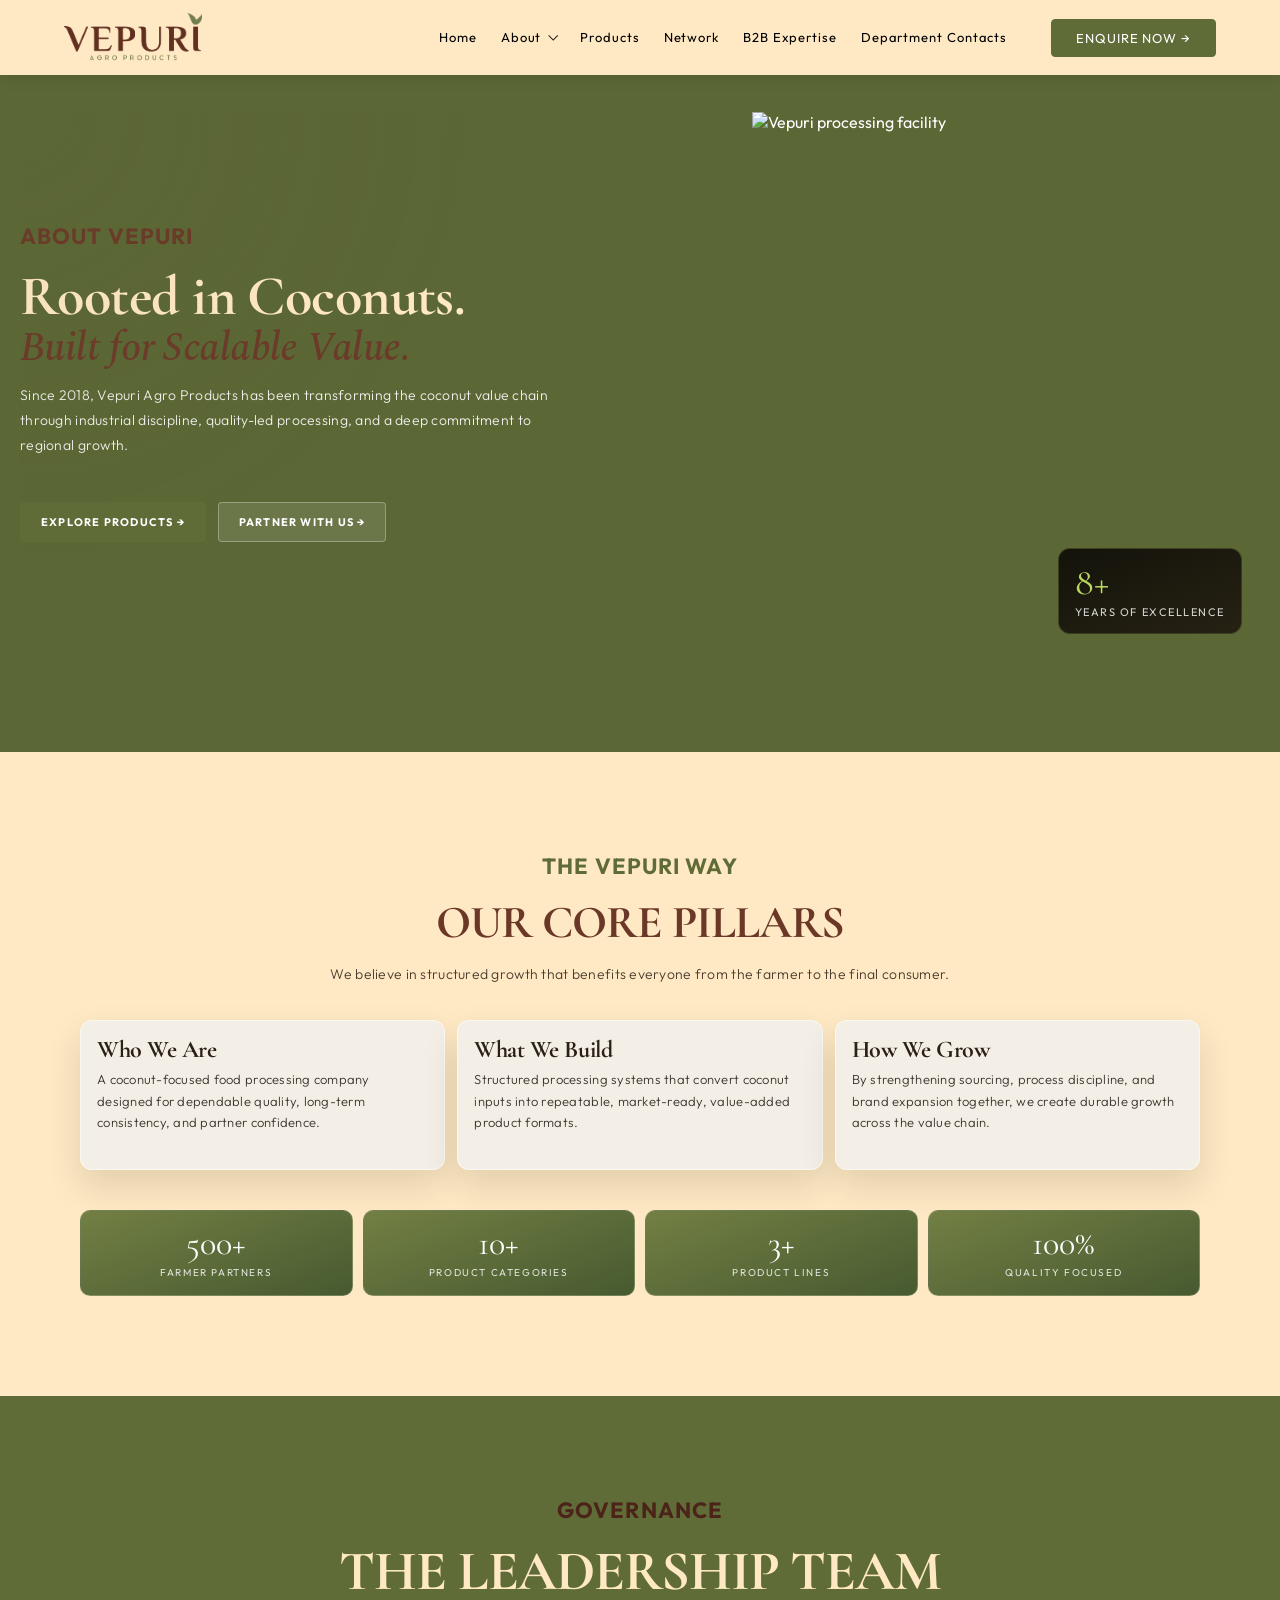
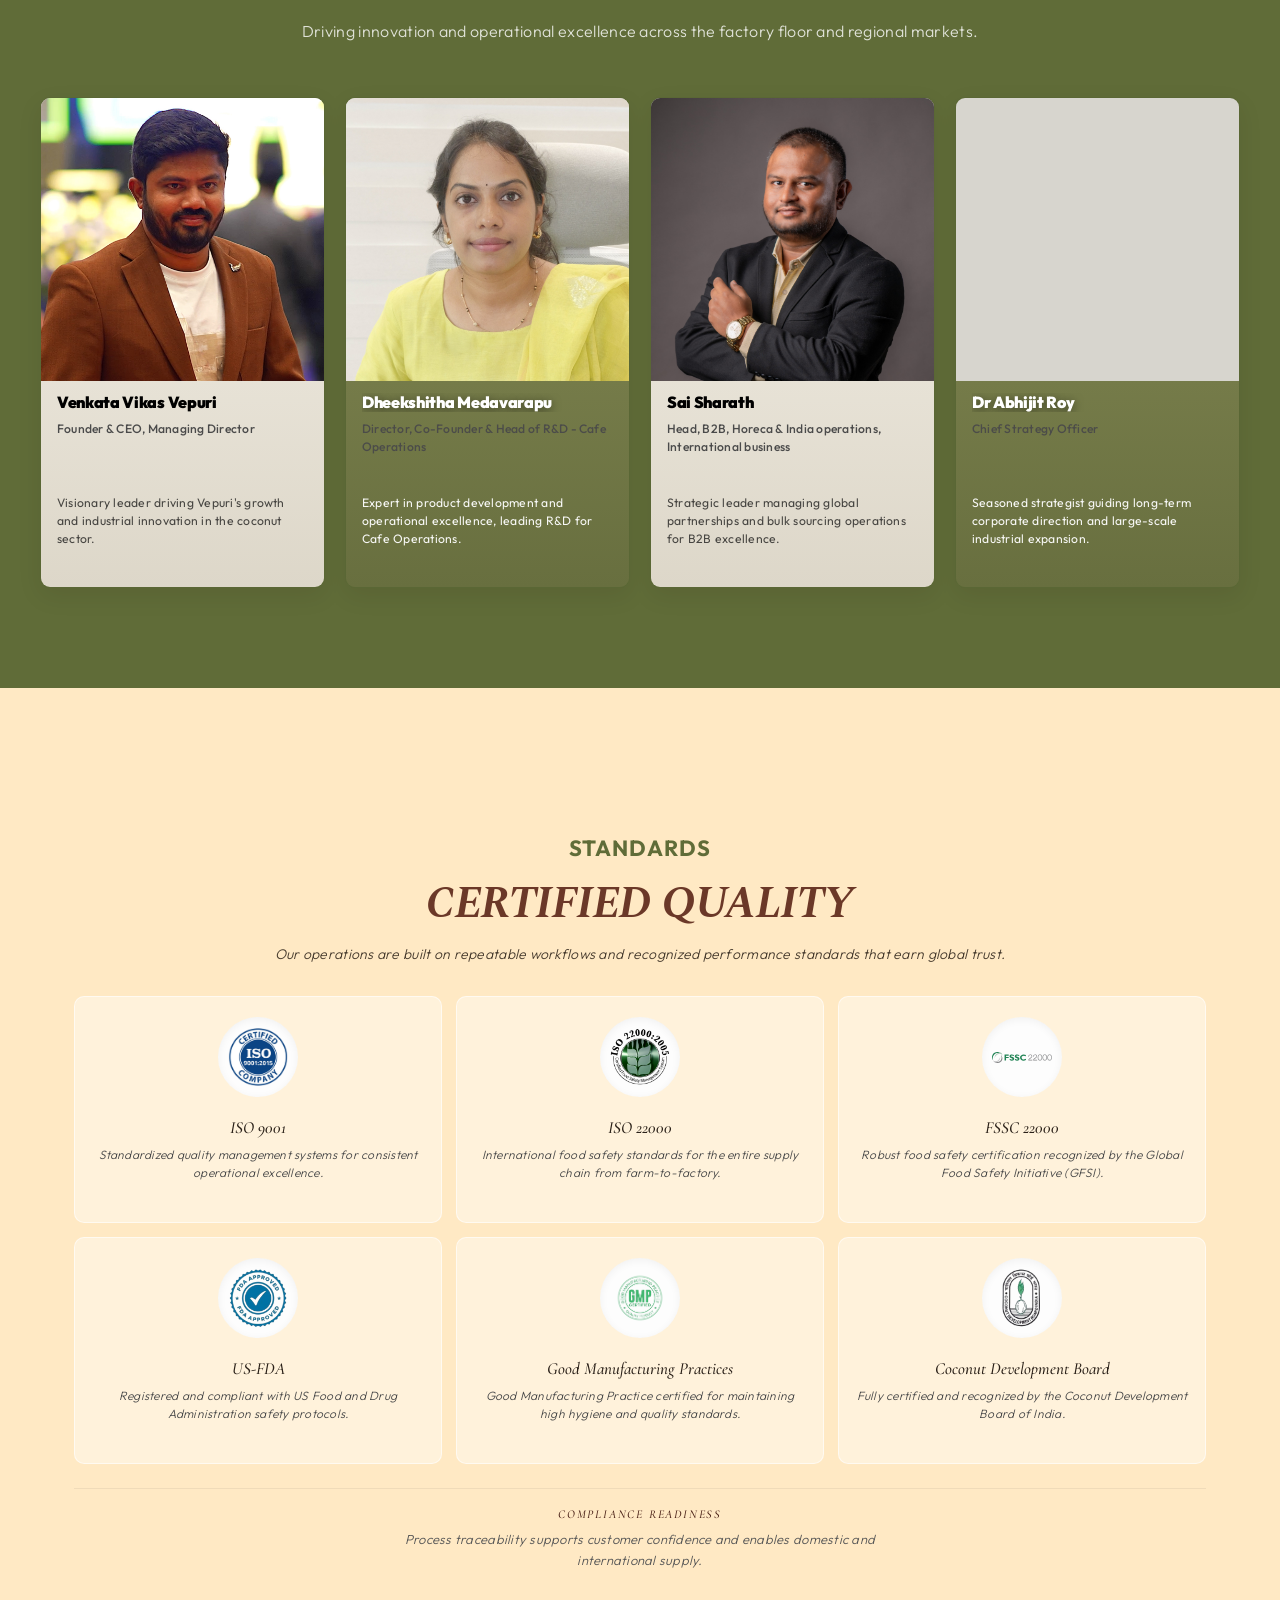
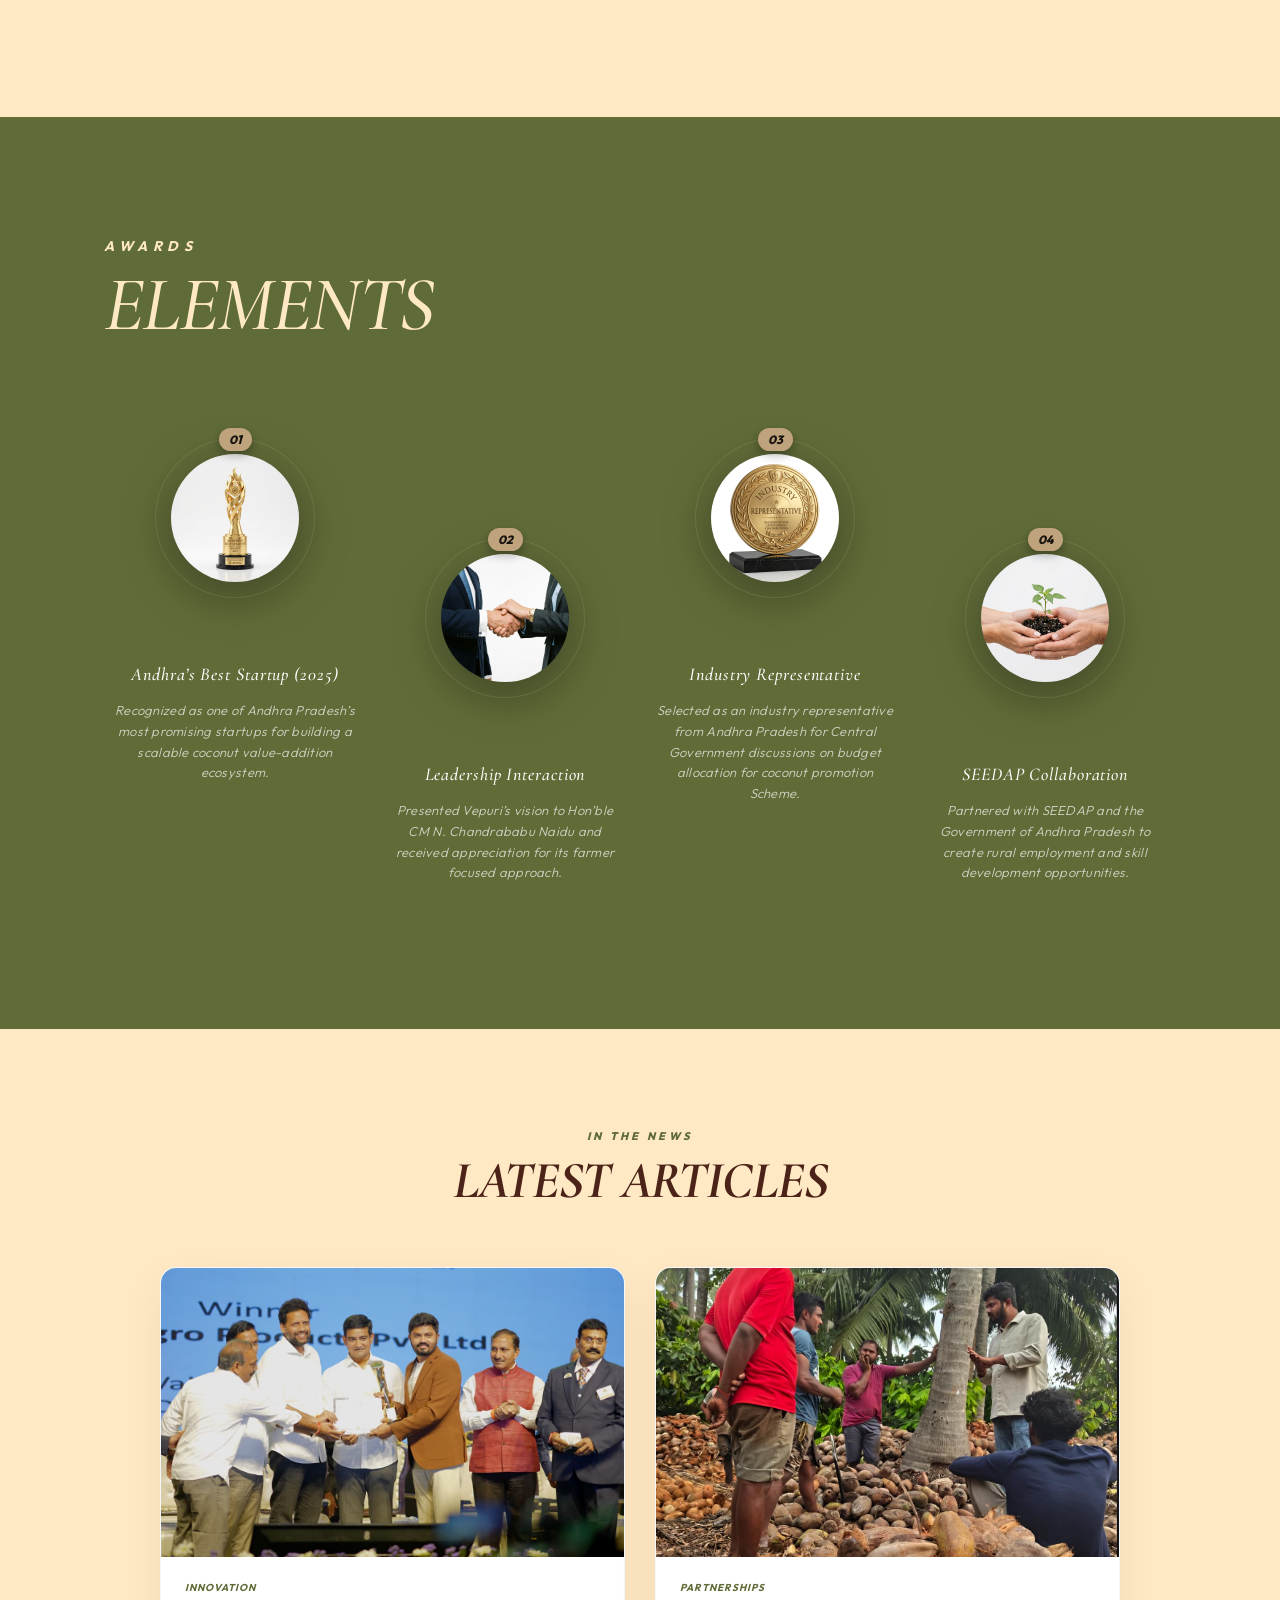
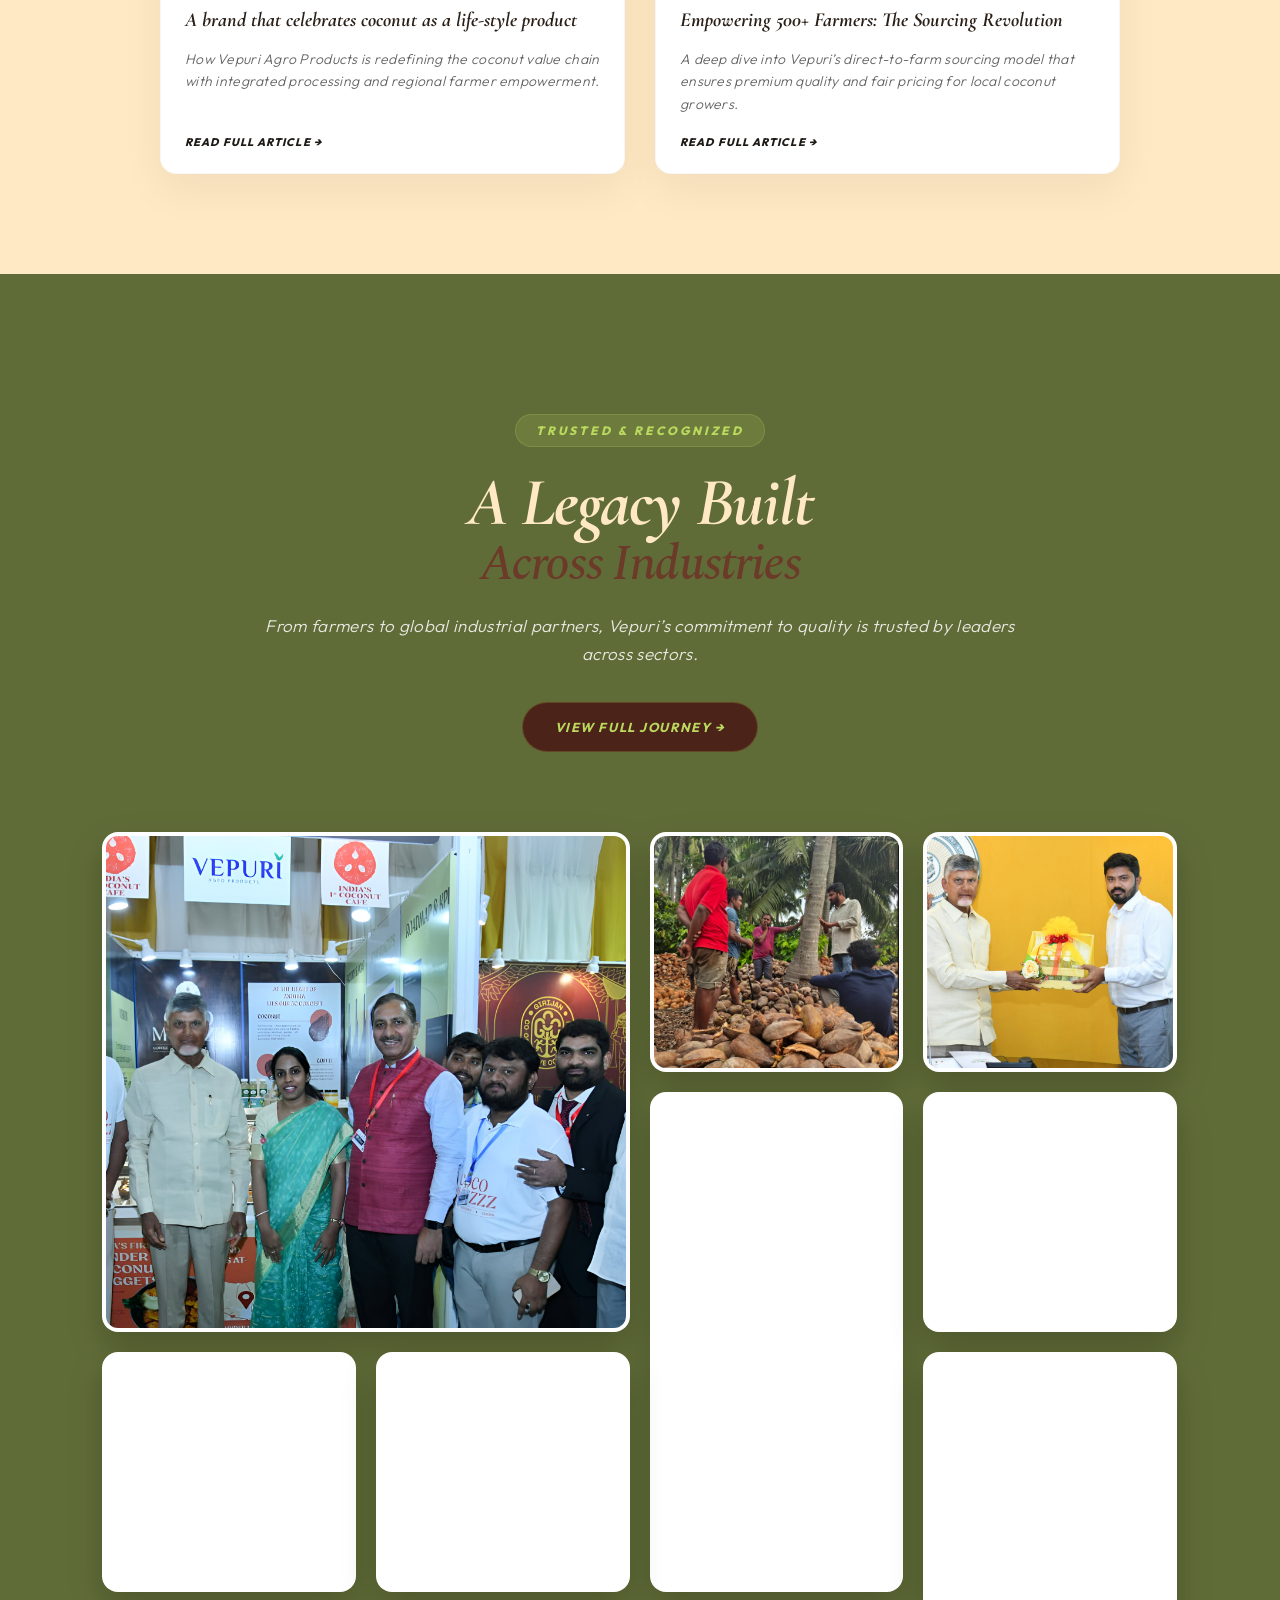
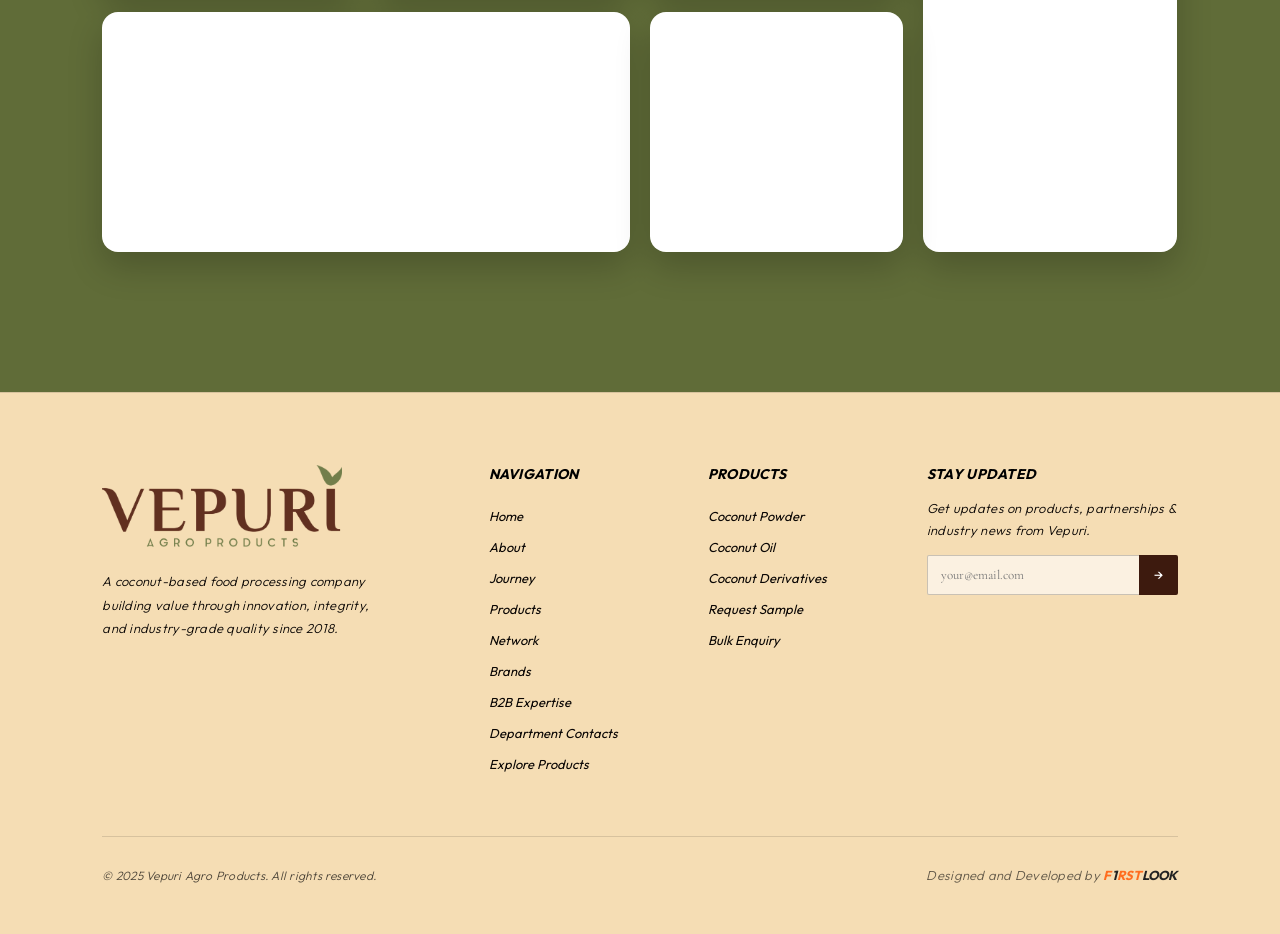
==== commit fc621c8b: "updated" ====
--- a/about-vepuri.html
+++ b/about-vepuri.html
@@ -128,8 +128,9 @@
             <img src="assets/persons/1.jpeg" alt="Venkata Vikas Vepuri" loading="lazy" decoding="async">
           </div>
           <div class="team-member-copy tone-light">
-            <h2 style="color: #6b3828 !important;">Venkata Vikas Vepuri</h2>
+            <h2>Venkata Vikas Vepuri</h2>
             <p>Founder & CEO, Managing Director</p>
+            <p class="team-desc">Visionary leader driving Vepuri's growth and industrial innovation in the coconut sector.</p>
           </div>
         </article>
 
@@ -140,6 +141,7 @@
           <div class="team-member-copy tone-olive">
             <h2>Dheekshitha Medavarapu</h2>
             <p>Director, Co-Founder & Head of R&D - Cafe Operations</p>
+            <p class="team-desc">Expert in product development and operational excellence, leading R&D for Cafe Operations.</p>
           </div>
         </article>
 
@@ -148,8 +150,20 @@
             <img src="assets/persons/DSC_2288.jpg.jpeg" alt="M. Sai Sharath" loading="lazy" decoding="async">
           </div>
           <div class="team-member-copy tone-light">
-            <h2 style="color: #6b3828 !important;">Sai Sharath</h2>
+            <h2>Sai Sharath</h2>
             <p>Head, B2B, Horeca & India operations, International business</p>
+            <p class="team-desc">Strategic leader managing global partnerships and bulk sourcing operations for B2B excellence.</p>
+          </div>
+        </article>
+
+        <article class="team-member">
+          <div class="team-member-media">
+            <img src="assets/persons/abhijit.jpg" alt="Dr Abhijit Roy" loading="lazy" decoding="async">
+          </div>
+          <div class="team-member-copy tone-olive">
+            <h2>Dr Abhijit Roy</h2>
+            <p>Chief Strategy Officer</p>
+            <p class="team-desc">Seasoned strategist guiding long-term corporate direction and large-scale industrial expansion.</p>
           </div>
         </article>
       </div>
--- a/about-pages.css
+++ b/about-pages.css
@@ -783,7 +783,7 @@
 
 .team-gov-grid {
   display: grid;
-  grid-template-columns: repeat(3, 1fr);
+  grid-template-columns: repeat(4, 1fr);
   gap: 20px;
 }
 
@@ -802,6 +802,7 @@
   border: 1px solid rgba(61, 82, 40, .14);
   box-shadow: 0 8px 24px rgba(20, 16, 12, .08);
   transition: transform .28s ease, box-shadow .28s ease, border-color .28s ease;
+  height: 100%;
 }
 
 .page-about .team-member {
@@ -846,26 +847,31 @@
   padding: 18px 16px;
   display: flex;
   flex-direction: column;
+  flex: 1;
 }
 
 .page-about .team-member-copy {
   min-height: 120px;
-  padding: 20px 16px;
+  padding: 12px 16px 20px; /* Reduced top padding from 20px to 12px */
 }
 
 .team-member-copy h2 {
-  font-family: var(--site-font), serif;
-  font-size: clamp(20px, 1.8vw, 28px);
-  font-style: italic;
-  font-weight: 700;
-  color: #6b3828;
-  line-height: 1.18;
-  margin-bottom: 10px;
+  font-family: var(--body-font), sans-serif !important;
+  font-size: clamp(16px, 1.25vw, 21px); /* Adjusted size to ensure names fit on one line */
+  font-style: normal;
+  font-weight: 900;
+  color: #000000 !important;
+  line-height: 1.2;
+  margin-bottom: 8px;
+  letter-spacing: -0.02em;
+  white-space: nowrap; /* Forces single line */
+  overflow: hidden;
+  text-overflow: ellipsis; /* Adds dots if name is too long */
 }
 
 .page-about .team-member-copy h2 {
-  font-size: clamp(18px, 1.55vw, 24px);
-  margin-bottom: 7px;
+  min-height: 1.2em; /* Reduced from 2.2em as names are now single-line */
+  display: block; /* No longer need flex for vertical alignment within the box */
 }
 
 .team-member-copy p {
@@ -874,11 +880,26 @@
   color: #2d2c2a;
 }
 
+.page-about .team-member-copy p:first-of-type {
+  min-height: 3.2em; /* Standardizes role height */
+  font-weight: 500;
+  color: #4a4a4a;
+}
+
 .page-about .team-member-copy p {
   font-size: clamp(12px, .95vw, 14px);
   line-height: 1.45;
 }
 
+.team-desc {
+  margin-top: 15px;
+  font-size: clamp(11.5px, 0.9vw, 13px);
+  line-height: 1.6;
+  color: #555;
+  font-weight: 400;
+  opacity: 0.85;
+}
+
 .tone-light {
   background: linear-gradient(180deg, #e7e2d6, #ddd7c9);
 }
@@ -887,9 +908,14 @@
   background: linear-gradient(180deg, #757b49, #686f3f);
 }
 
-.tone-olive h2,
+.tone-olive h2 {
+  color: #ffffff !important; /* Forced pure white for visibility */
+  text-shadow: 0 2px 10px rgba(0,0,0,0.5); /* Much stronger shadow for depth */
+}
+
 .tone-olive p {
-  color: #f2f1ea;
+  color: #ffffff;
+  opacity: 0.95;
 }
 
 @media(max-width:1024px) {
@@ -1720,7 +1746,7 @@
   display: block;
   font-size: 14px;
   letter-spacing: 0.4em;
-  color: var(--kicker-color);
+  color: var(--cream); /* Visible on green backdrop */
   margin-bottom: 12px;
   text-transform: uppercase;
   font-weight: 700;
@@ -2132,7 +2158,7 @@
 
 .gallery-header h2 em {
   font-style: italic;
-  color: #4c2318;
+  color: var(--cream); /* Visible on green backdrop */
 }
 
 .gallery-header p {
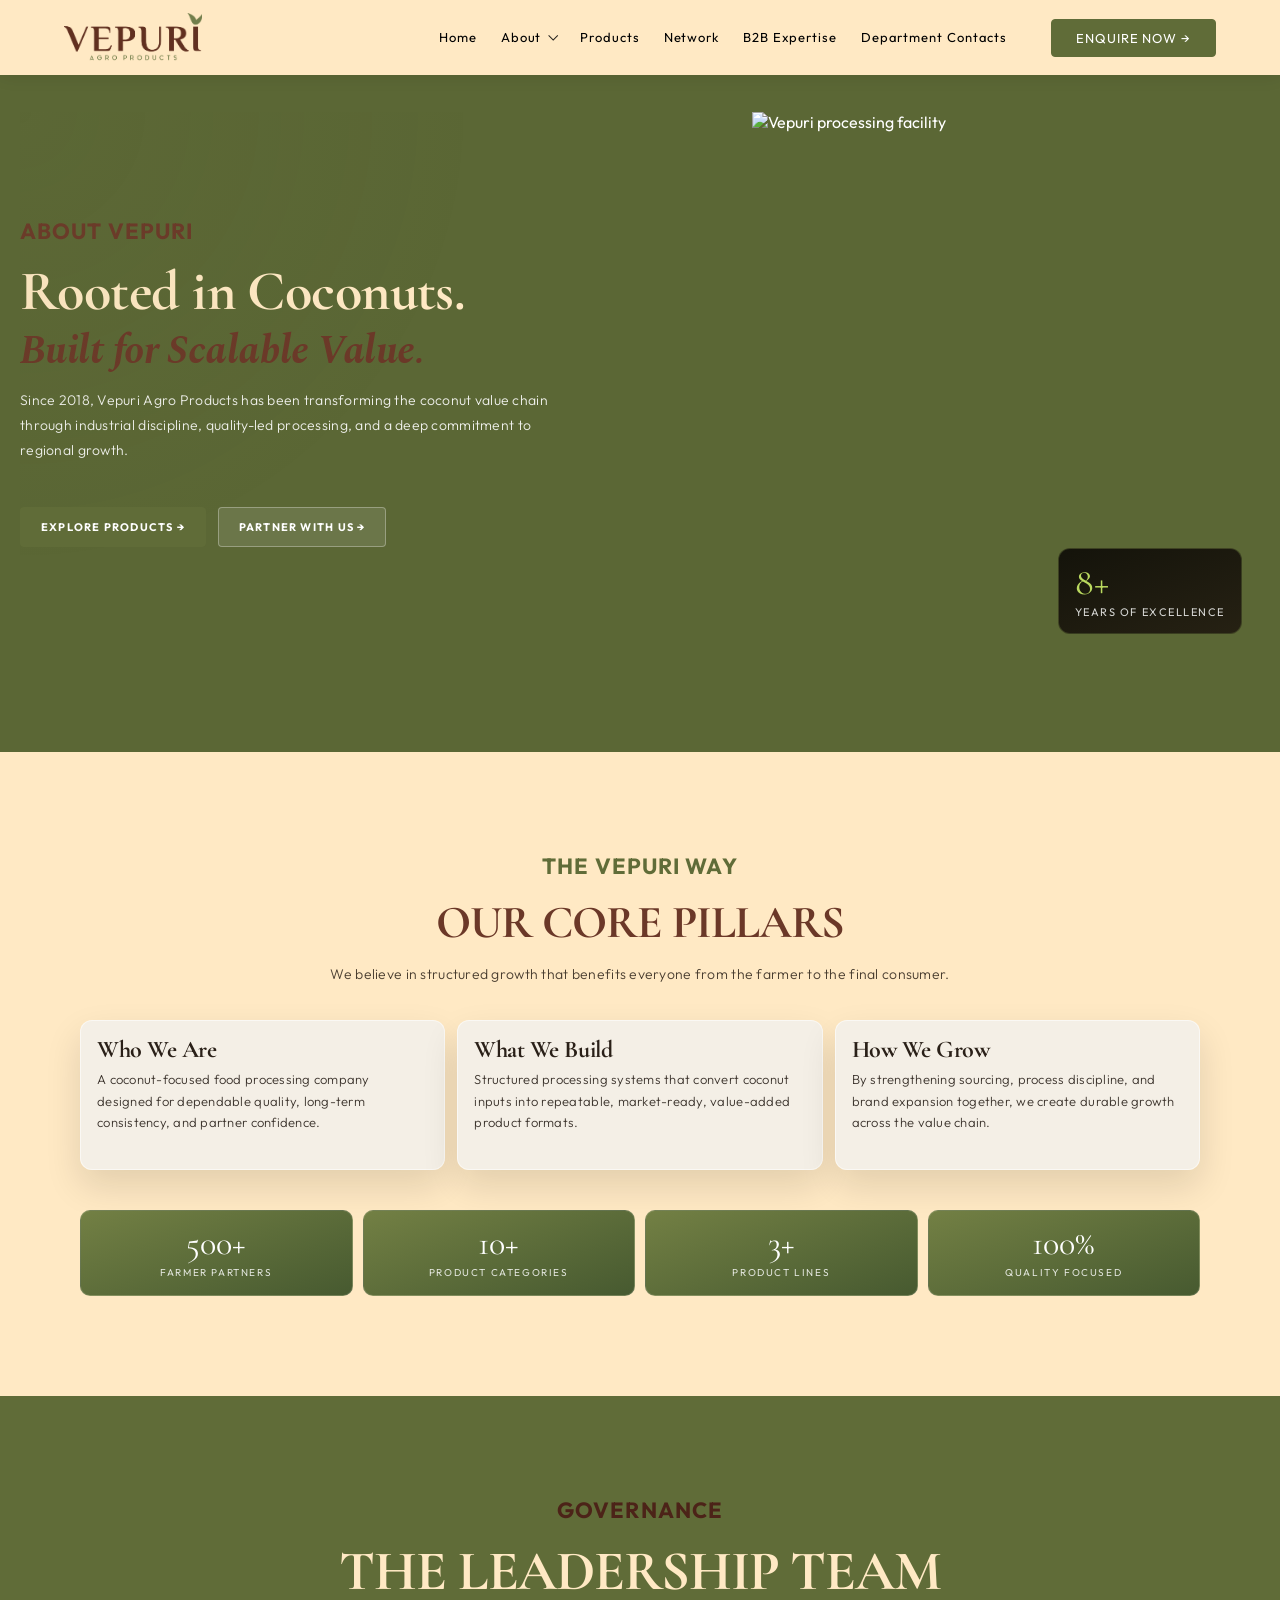
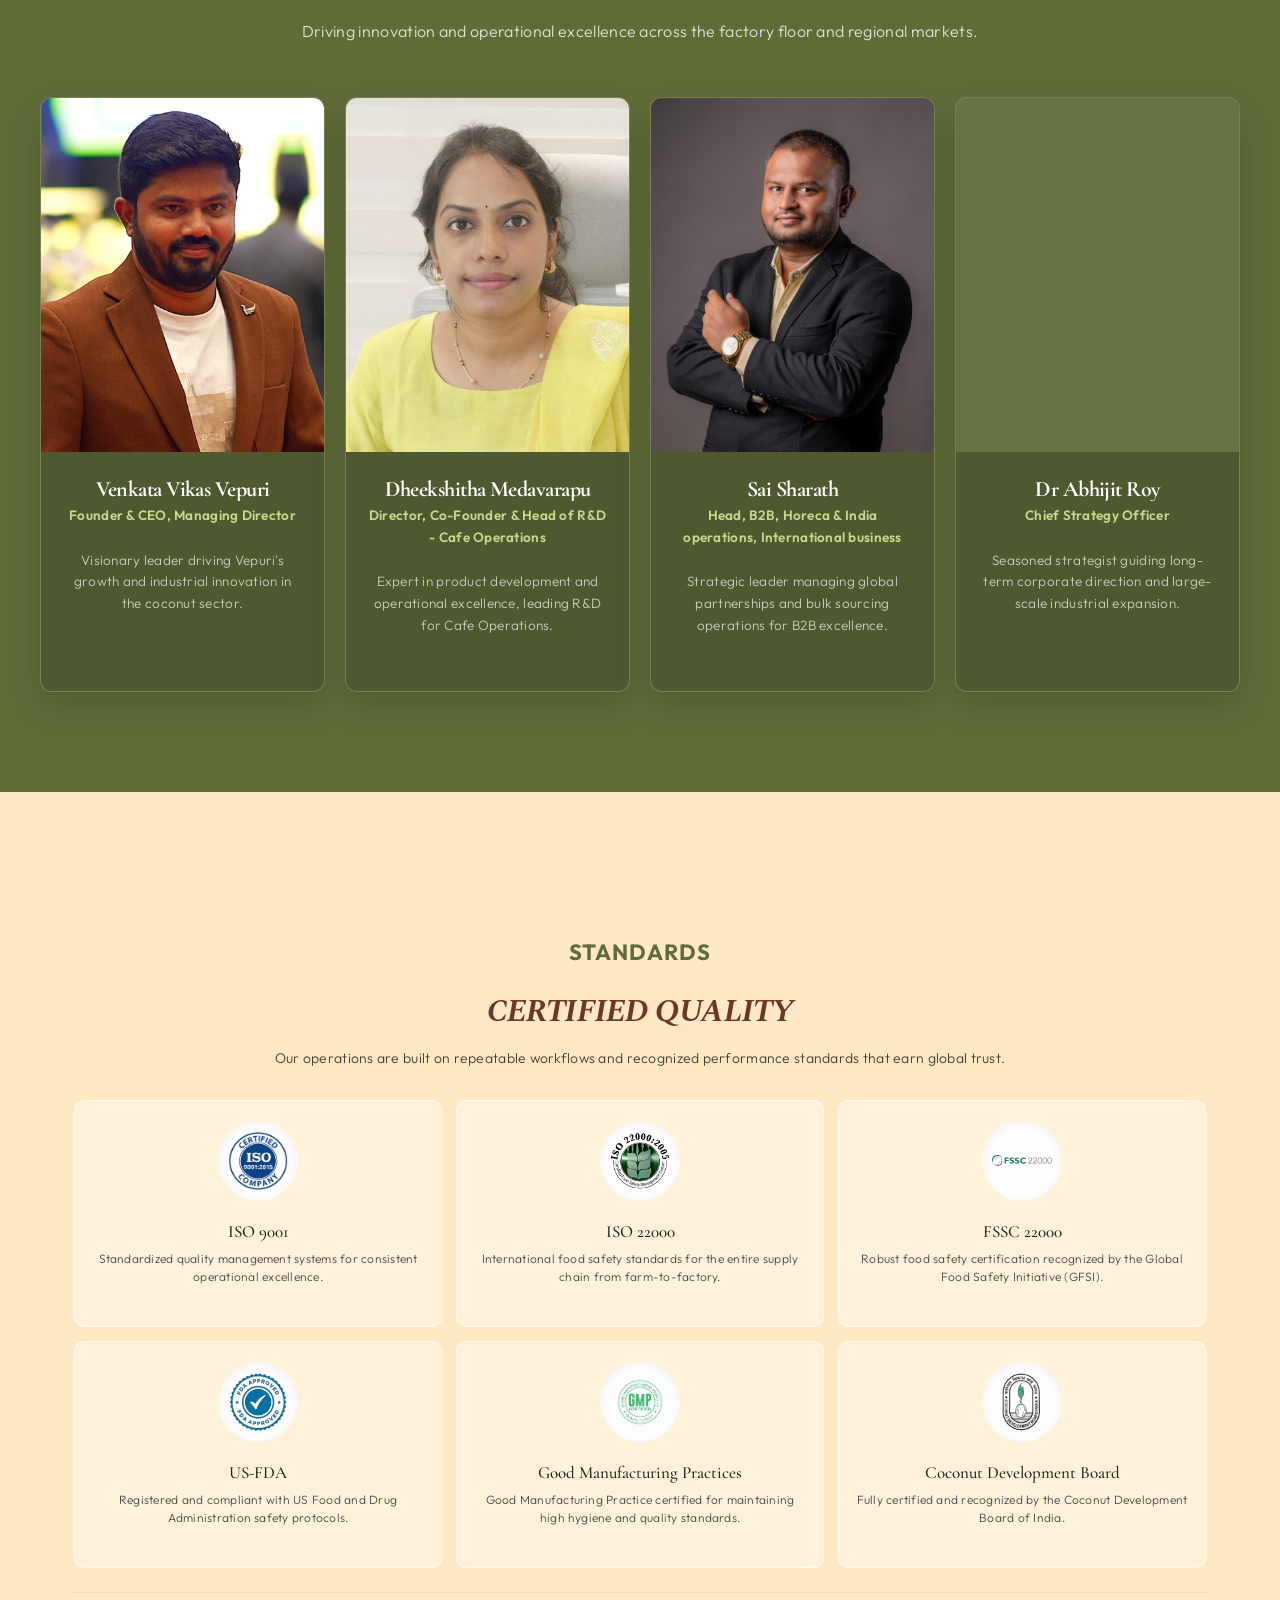
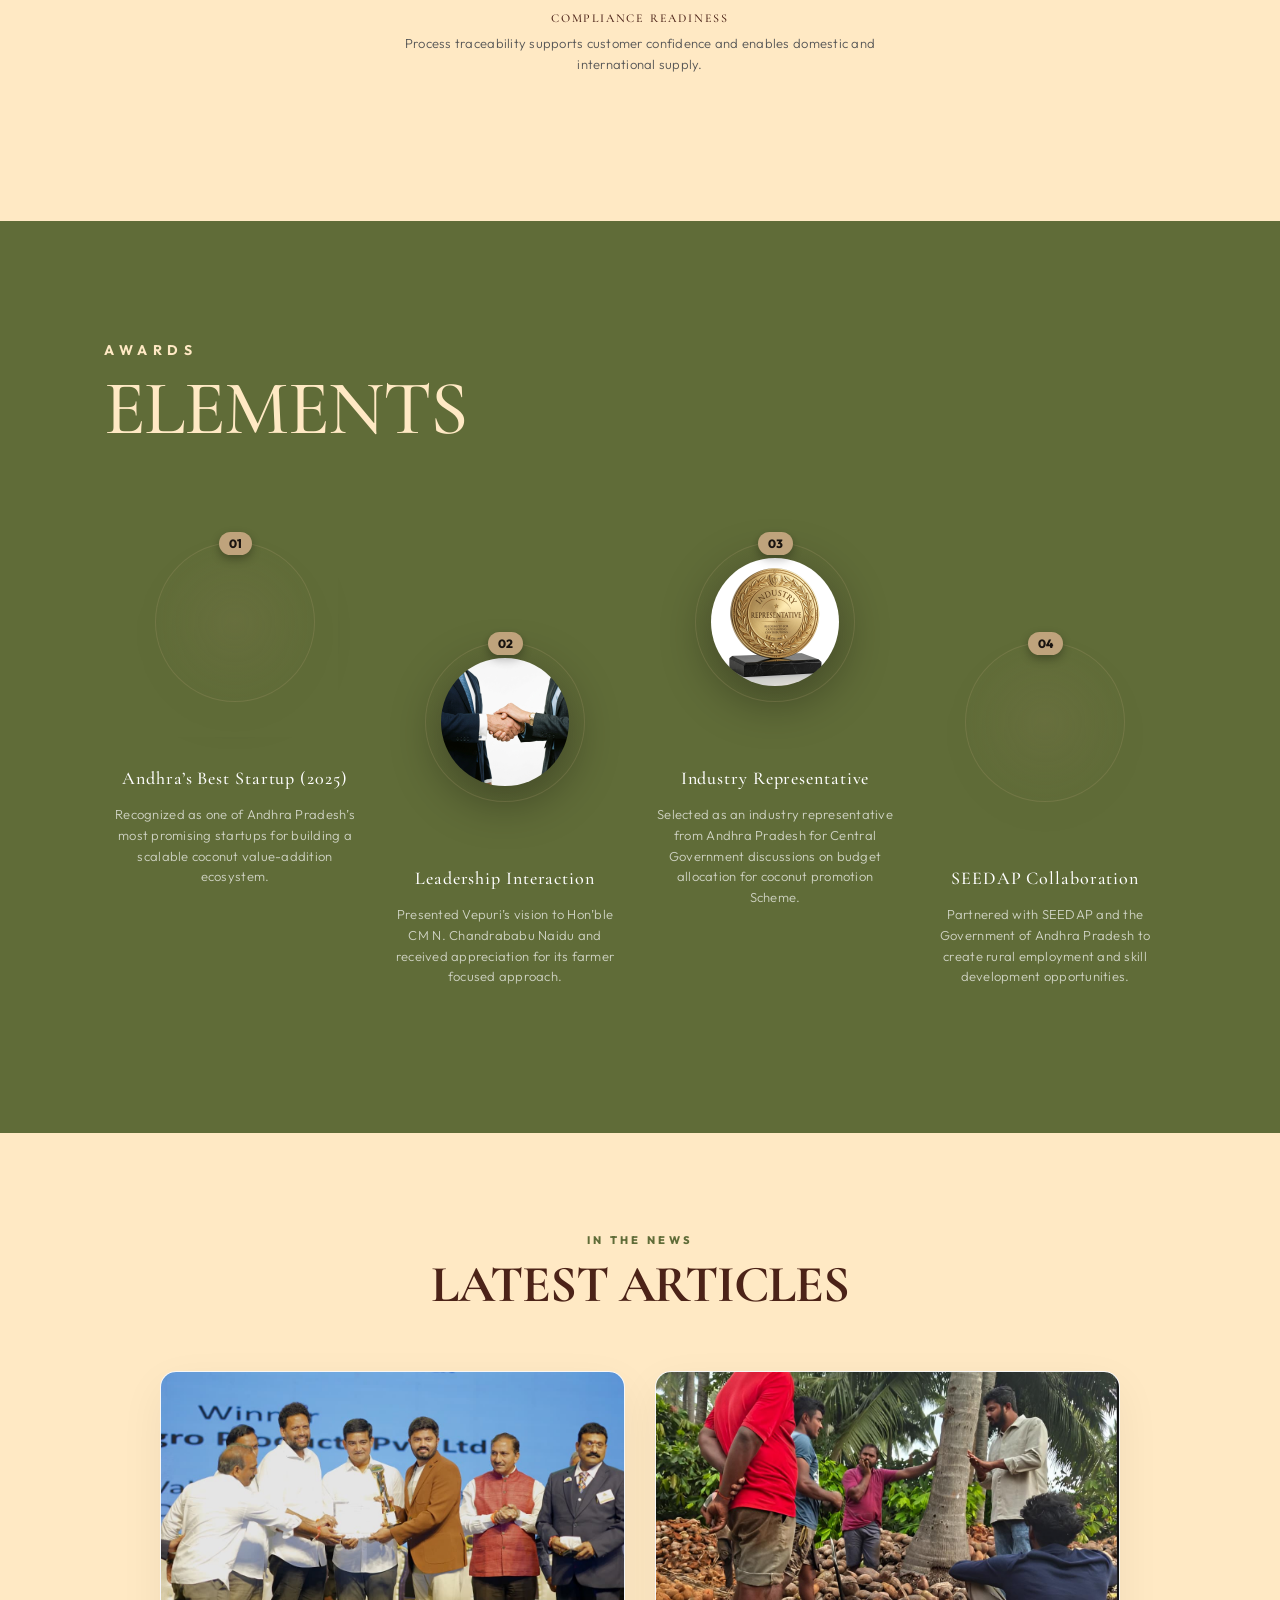
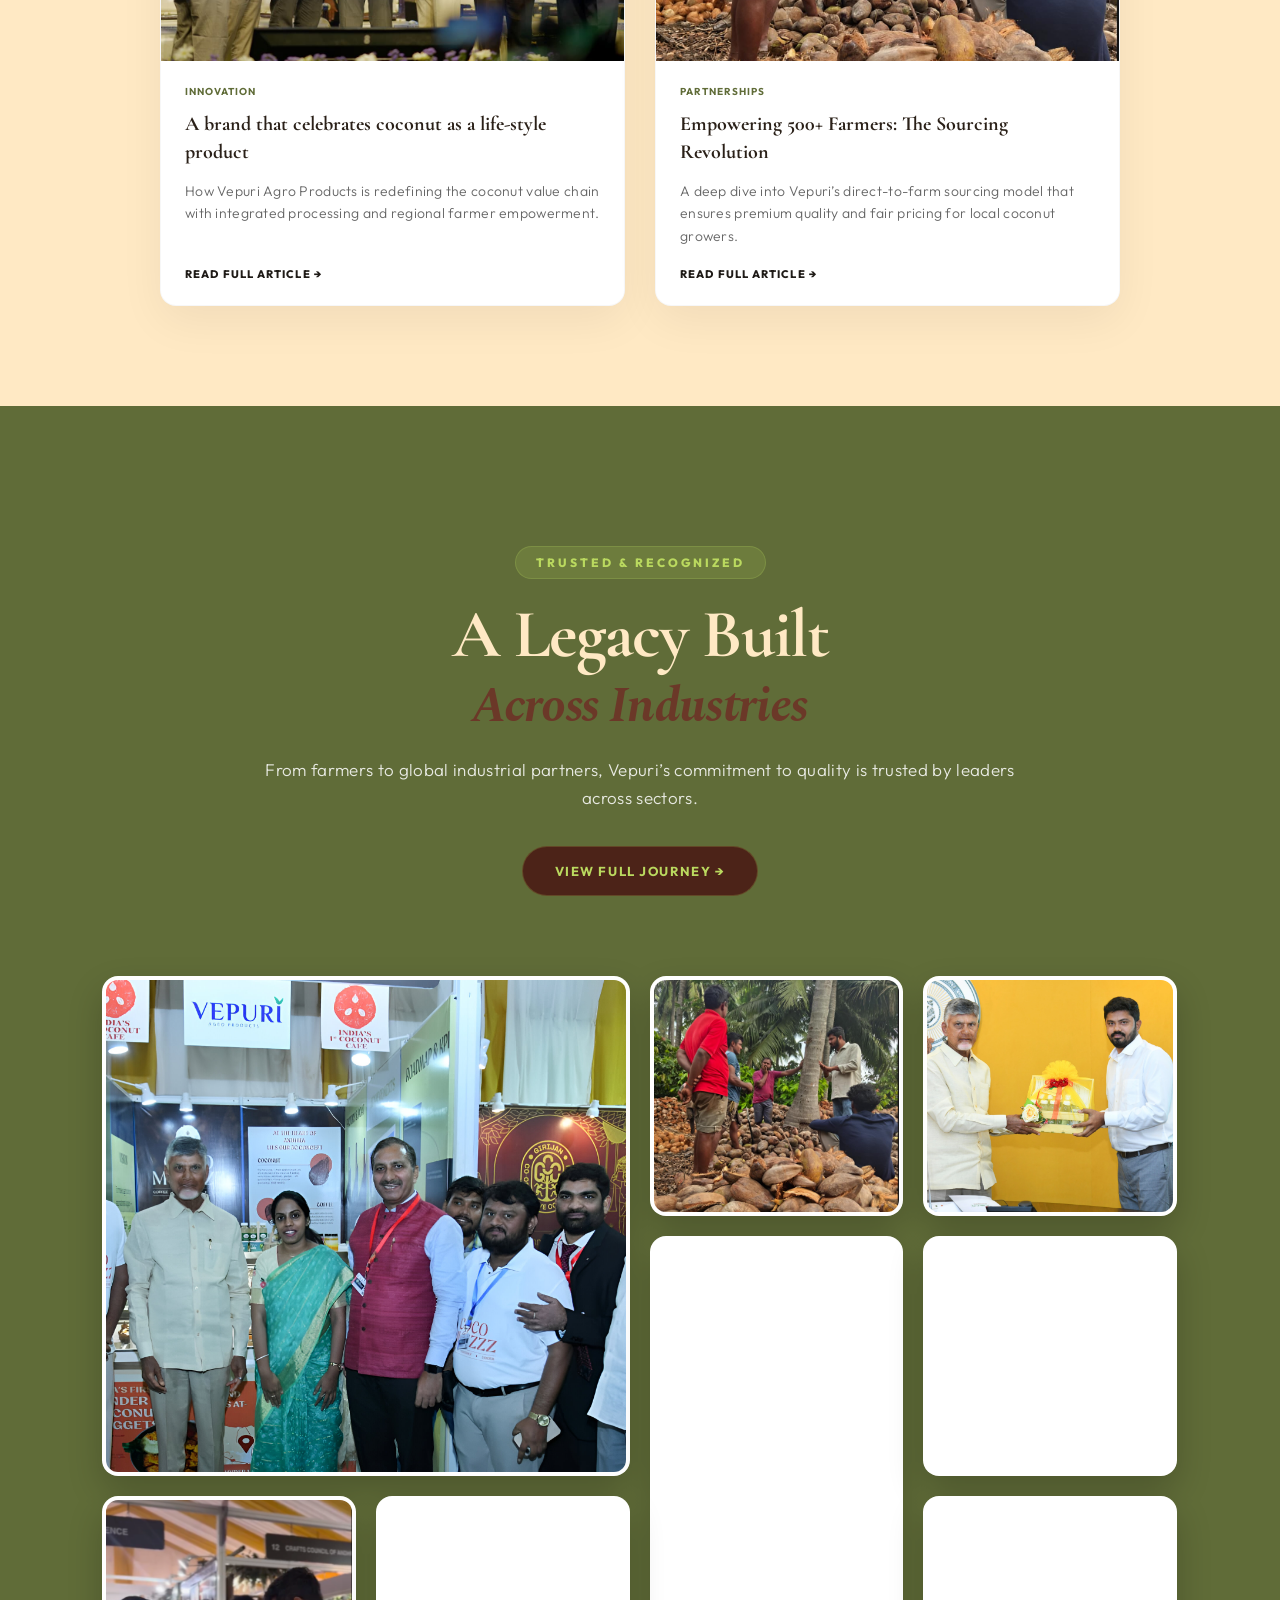
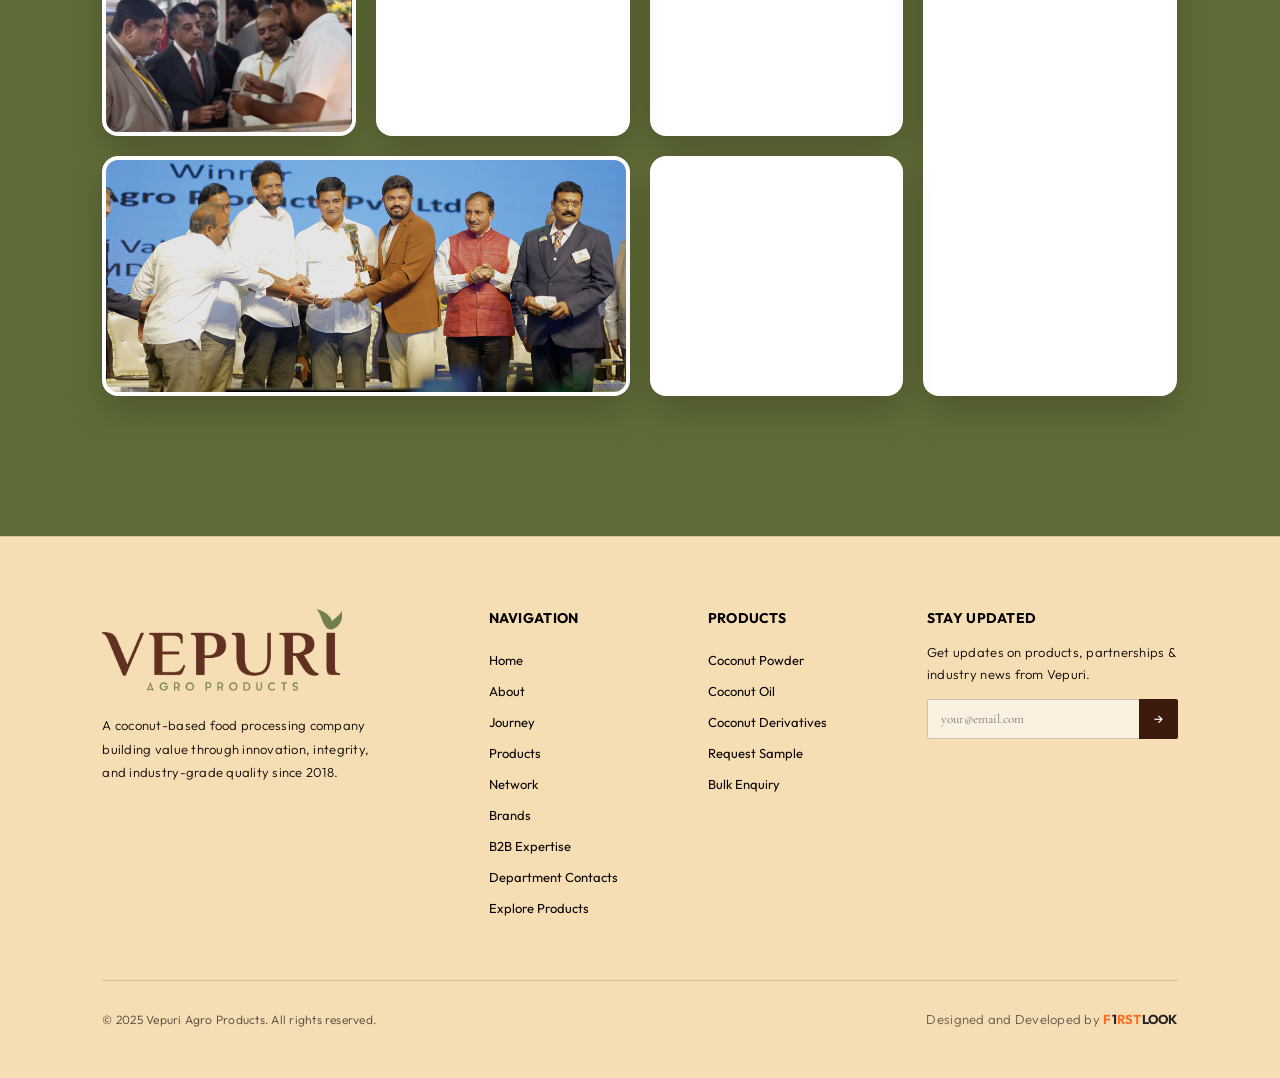
==== commit 8866d9bd: "updated 2" ====
--- a/about-vepuri.html
+++ b/about-vepuri.html
@@ -127,7 +127,7 @@
           <div class="team-member-media">
             <img src="assets/persons/1.jpeg" alt="Venkata Vikas Vepuri" loading="lazy" decoding="async">
           </div>
-          <div class="team-member-copy tone-light">
+          <div class="team-member-copy">
             <h2>Venkata Vikas Vepuri</h2>
             <p>Founder & CEO, Managing Director</p>
             <p class="team-desc">Visionary leader driving Vepuri's growth and industrial innovation in the coconut sector.</p>
@@ -138,7 +138,7 @@
           <div class="team-member-media">
             <img src="assets/persons/2.jpeg" alt="M. Deekshitha" loading="lazy" decoding="async">
           </div>
-          <div class="team-member-copy tone-olive">
+          <div class="team-member-copy">
             <h2>Dheekshitha Medavarapu</h2>
             <p>Director, Co-Founder & Head of R&D - Cafe Operations</p>
             <p class="team-desc">Expert in product development and operational excellence, leading R&D for Cafe Operations.</p>
@@ -149,7 +149,7 @@
           <div class="team-member-media">
             <img src="assets/persons/DSC_2288.jpg.jpeg" alt="M. Sai Sharath" loading="lazy" decoding="async">
           </div>
-          <div class="team-member-copy tone-light">
+          <div class="team-member-copy">
             <h2>Sai Sharath</h2>
             <p>Head, B2B, Horeca & India operations, International business</p>
             <p class="team-desc">Strategic leader managing global partnerships and bulk sourcing operations for B2B excellence.</p>
@@ -160,7 +160,7 @@
           <div class="team-member-media">
             <img src="assets/persons/abhijit.jpg" alt="Dr Abhijit Roy" loading="lazy" decoding="async">
           </div>
-          <div class="team-member-copy tone-olive">
+          <div class="team-member-copy">
             <h2>Dr Abhijit Roy</h2>
             <p>Chief Strategy Officer</p>
             <p class="team-desc">Seasoned strategist guiding long-term corporate direction and large-scale industrial expansion.</p>
@@ -174,7 +174,8 @@
       <div class="bg-paper shadow-premium cert-quality-wrap">
         <div class="section-header">
           <span class="av-eye">Standards</span>
-          <h2><em>CERTIFIED <em> QUALITY</h2>
+          <h2><em>CERTIFIED QUALITY</em>
+          </h2>
           <p>Our operations are built on repeatable workflows and recognized performance standards that earn global
             trust.</p>
         </div>
--- a/about-pages.css
+++ b/about-pages.css
@@ -39,7 +39,7 @@
   font-family: var(--body-font) !important;
 }
 h1 {
-  font-family: 'Cormorant Garamond', serif !important;
+  font-family: var(--site-font) !important;
   font-size: clamp(36px, 10vw, 124px);
   font-weight: 800;
   line-height: 0.95;
@@ -47,7 +47,7 @@
 }
 
 h2 {
-  font-family: 'Cormorant Garamond', serif !important;
+  font-family: var(--site-font) !important;
   font-size: clamp(28px, 5vw, 60px);
   font-weight: 700;
   line-height: 1.1;
@@ -59,7 +59,7 @@
 h3 em,
 .section-header h1 em,
 .section-header h2 em {
-  font-family: 'Spectral', serif !important;
+  font-family: var(--accent-font) !important;
   color: var(--kicker-color) !important;
   font-style: italic;
   display: inline;
@@ -70,7 +70,7 @@
 
 .a-eye,
 .av-eye {
-  font-family: 'Spectral', serif !important;
+  font-family: var(--accent-font) !important;
   text-transform: uppercase;
   font-weight: 700;
   font-size: 14px;
@@ -794,128 +794,131 @@
 }
 
 .team-member {
+  background: rgba(255, 255, 255, .05);
+  border: 1px solid rgba(255, 255, 255, .1);
+  border-radius: 12px;
+  overflow: hidden;
+  box-shadow: 0 15px 35px rgba(0, 0, 0, .15);
+  transition: all .4s cubic-bezier(0.2, 0.8, 0.2, 1);
   display: flex;
   flex-direction: column;
-  min-width: 0;
+  height: 100%;
+  text-decoration: none;
+}
+
+.page-about .team-member {
   border-radius: 12px;
-  overflow: hidden;
-  border: 1px solid rgba(61, 82, 40, .14);
-  box-shadow: 0 8px 24px rgba(20, 16, 12, .08);
-  transition: transform .28s ease, box-shadow .28s ease, border-color .28s ease;
-  height: 100%;
-}
-
-.page-about .team-member {
-  border-radius: 10px;
 }
 
 .team-member:hover {
-  transform: translateY(-4px);
-  box-shadow: 0 18px 36px rgba(20, 16, 12, .14);
-  border-color: rgba(61, 82, 40, .28);
+  transform: translateY(-6px);
+  border-color: rgba(186, 217, 95, .52);
+  box-shadow: 0 24px 54px rgba(0, 0, 0, .3);
 }
 
 .team-member-media {
   width: 100%;
-  aspect-ratio: 4 / 4;
-  /* Changed to portrait for professional team headshots */
-  background: #d7d5ce;
+  aspect-ratio: 4/5; /* Taller image size for better visibility */
   overflow: hidden;
+  background: transparent;
+  display: flex;
+  align-items: center;
+  justify-content: center;
 }
 
 .page-about .team-member-media {
-  aspect-ratio: 4 / 4;
+  aspect-ratio: 4/5;
 }
 
 .team-member-media img {
   width: 100%;
   height: 100%;
   object-fit: cover;
-  object-position: center top;
-  /* Ensures heads are not cut off */
+  object-position: top; /* Focus on faces */
   display: block;
-  transition: transform .6s ease;
+  transition: transform .7s ease;
 }
 
 .team-member:hover .team-member-media img {
-  transform: scale(1.04);
+  transform: scale(1.06);
 }
 
 .team-member-copy {
-  min-height: 180px;
-  /* Standardized to fit longer titles and ensure alignment */
-  padding: 18px 16px;
+  padding: 30px 25px;
+  background: rgba(40, 50, 20, 0.4);
   display: flex;
   flex-direction: column;
   flex: 1;
+  text-align: center; /* Center align text */
+  align-items: center; /* Center flex items */
 }
 
 .page-about .team-member-copy {
-  min-height: 120px;
-  padding: 12px 16px 20px; /* Reduced top padding from 20px to 12px */
+  padding: 25px 22px 35px;
 }
 
 .team-member-copy h2 {
-  font-family: var(--body-font), sans-serif !important;
-  font-size: clamp(16px, 1.25vw, 21px); /* Adjusted size to ensure names fit on one line */
+  font-family: 'Cormorant Garamond', serif !important;
+  font-size: clamp(22px, 1.6vw, 26px); /* Reduced to fit full long names */
+  color: var(--white) !important;
+  margin-bottom: 4px;
+  font-weight: 700;
   font-style: normal;
-  font-weight: 900;
-  color: #000000 !important;
-  line-height: 1.2;
-  margin-bottom: 8px;
-  letter-spacing: -0.02em;
-  white-space: nowrap; /* Forces single line */
+  line-height: 1.1;
+  text-shadow: none;
+  min-height: auto;
+  display: block;
+  white-space: nowrap;
   overflow: hidden;
-  text-overflow: ellipsis; /* Adds dots if name is too long */
+  text-overflow: ellipsis;
+  width: 100%;
+  letter-spacing: -0.025em; /* Tighter spacing to fit more characters */
 }
 
 .page-about .team-member-copy h2 {
-  min-height: 1.2em; /* Reduced from 2.2em as names are now single-line */
-  display: block; /* No longer need flex for vertical alignment within the box */
+  font-family: 'Cormorant Garamond', serif !important;
+  font-size: clamp(22px, 1.6vw, 26px);
+  margin-bottom: 4px;
+  min-height: auto;
+  display: block;
+  white-space: nowrap;
+  overflow: hidden;
+  text-overflow: ellipsis;
+  width: 100%;
 }
 
 .team-member-copy p {
-  font-size: clamp(13px, 1.02vw, 15px);
-  line-height: 1.52;
-  color: #2d2c2a;
+  color: rgba(255, 255, 255, 0.7);
+  font-size: 14px;
+  line-height: 1.5;
+  font-family: var(--body-font), sans-serif;
 }
 
 .page-about .team-member-copy p:first-of-type {
-  min-height: 3.2em; /* Standardizes role height */
-  font-weight: 500;
-  color: #4a4a4a;
+  min-height: auto; /* Removed min-height to tighten space */
+  font-weight: 600;
+  color: #c5d98d;
+  margin-bottom: 8px; /* Reduced space from 15px */
+  display: flex;
+  align-items: flex-start;
+  justify-content: center;
 }
 
 .page-about .team-member-copy p {
-  font-size: clamp(12px, .95vw, 14px);
-  line-height: 1.45;
+  font-size: 13.5px;
+  line-height: 1.6;
 }
 
 .team-desc {
   margin-top: 15px;
-  font-size: clamp(11.5px, 0.9vw, 13px);
-  line-height: 1.6;
-  color: #555;
-  font-weight: 400;
-  opacity: 0.85;
-}
-
-.tone-light {
-  background: linear-gradient(180deg, #e7e2d6, #ddd7c9);
-}
-
-.tone-olive {
-  background: linear-gradient(180deg, #757b49, #686f3f);
-}
-
-.tone-olive h2 {
-  color: #ffffff !important; /* Forced pure white for visibility */
-  text-shadow: 0 2px 10px rgba(0,0,0,0.5); /* Much stronger shadow for depth */
-}
-
-.tone-olive p {
-  color: #ffffff;
-  opacity: 0.95;
+  font-size: 13.5px;
+  line-height: 1.75;
+  color: rgba(255, 255, 255, .9);
+  opacity: 1;
+}
+
+.tone-light, .tone-olive {
+  background: transparent !important;
 }
 
 @media(max-width:1024px) {
--- a/typography-shared.css
+++ b/typography-shared.css
@@ -2,6 +2,36 @@
   --site-font: 'Cormorant Garamond', serif;
   --body-font: 'Outfit', sans-serif;
   --accent-font: 'Spectral', serif;
+}
+
+h1 {
+  font-family: var(--site-font) !important;
+  font-size: clamp(36px, 10vw, 124px);
+  font-weight: 800;
+  line-height: 0.95;
+  letter-spacing: -0.02em;
+}
+
+h2 {
+  font-family: var(--site-font) !important;
+  font-size: clamp(28px, 5vw, 60px);
+  font-weight: 700;
+  line-height: 1.1;
+  letter-spacing: -0.02em;
+}
+
+h1 em,
+h2 em,
+h3 em,
+.section-header h1 em,
+.section-header h2 em {
+  font-family: var(--accent-font) !important;
+  color: var(--kicker-color) !important;
+  font-style: italic;
+  display: inline;
+  text-transform: none;
+  font-weight: 700;
+  font-size: 0.72em;
 }
 
 body,
@@ -18,8 +48,6 @@
   font-family: var(--body-font);
 }
 
-h1,
-h2,
 h3,
 h4,
 h5,
@@ -28,15 +56,6 @@
 .h2,
 .h2-ch {
   font-family: var(--site-font);
-}
-
-h1 em,
-h2 em,
-h3 em,
-.h2 em,
-.h2-ch em,
-.c-title em {
-  font-family: var(--accent-font) !important;
 }
 
 .eye,
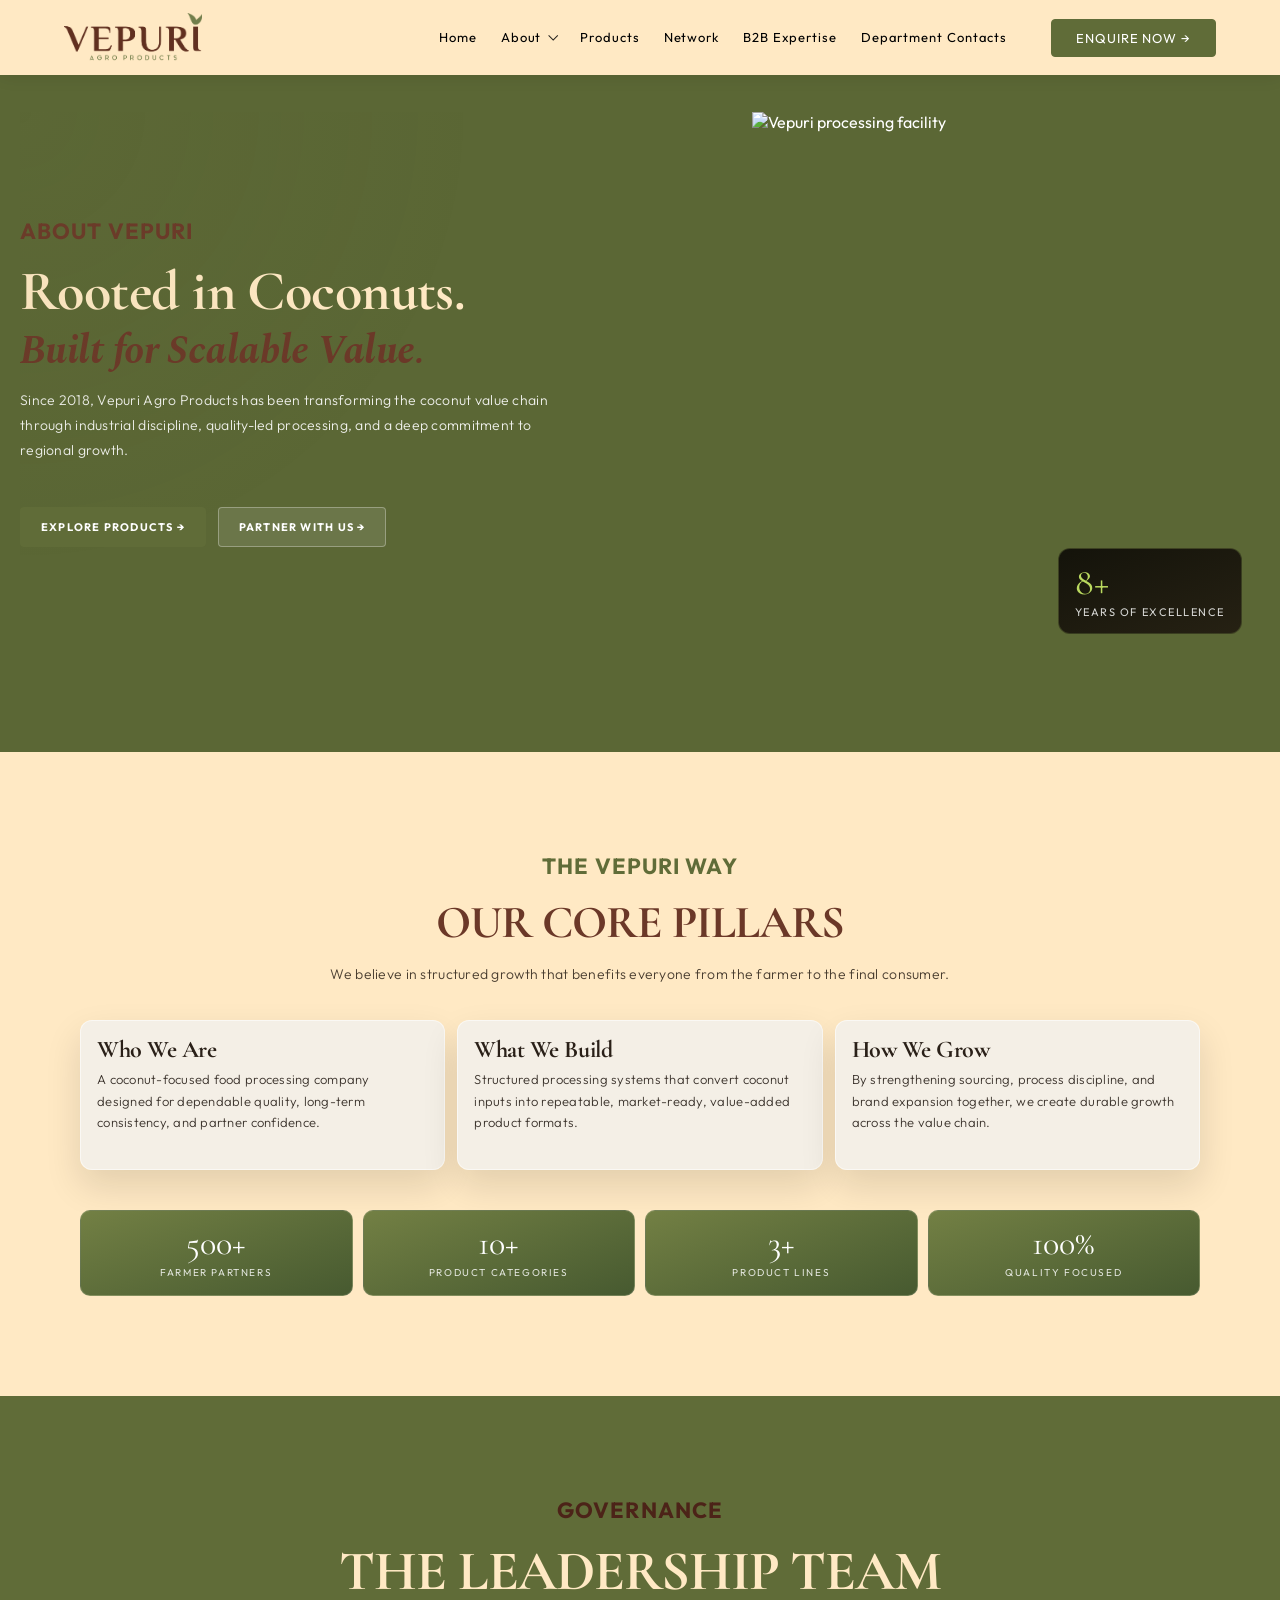
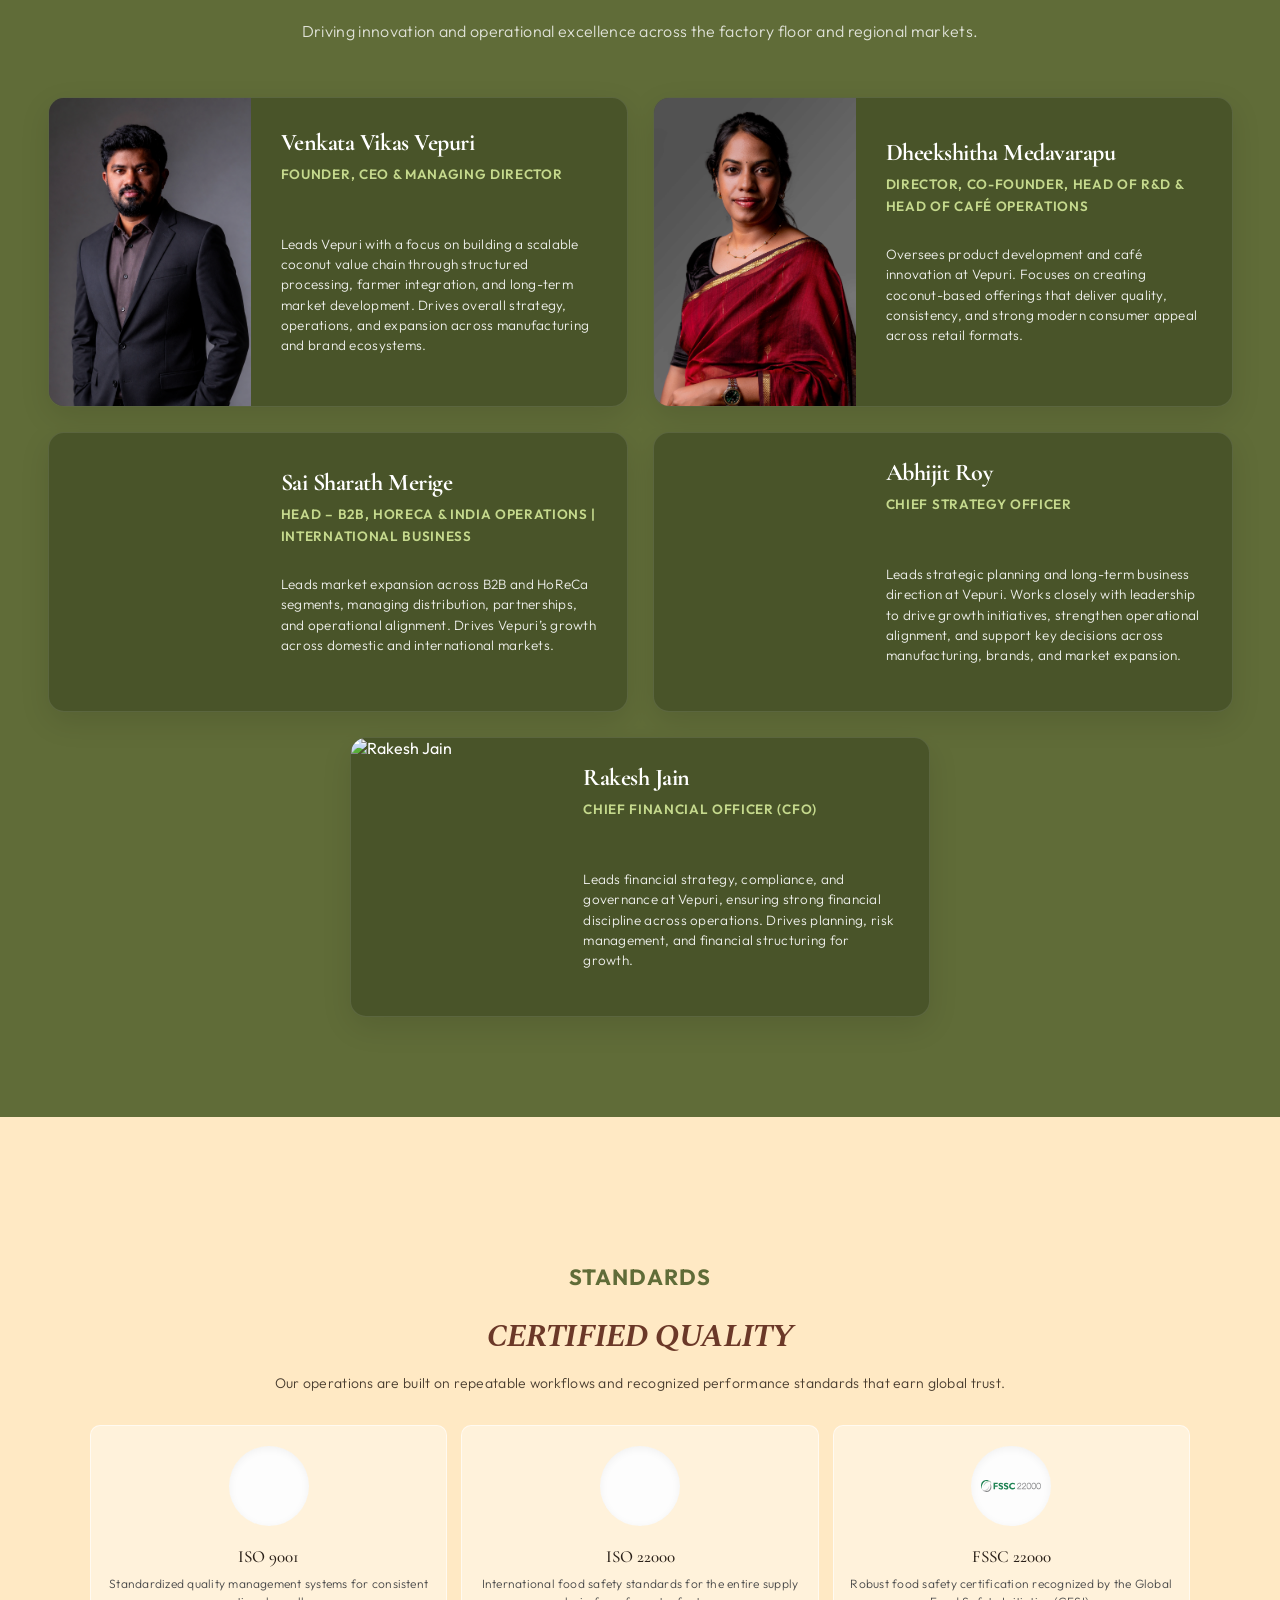
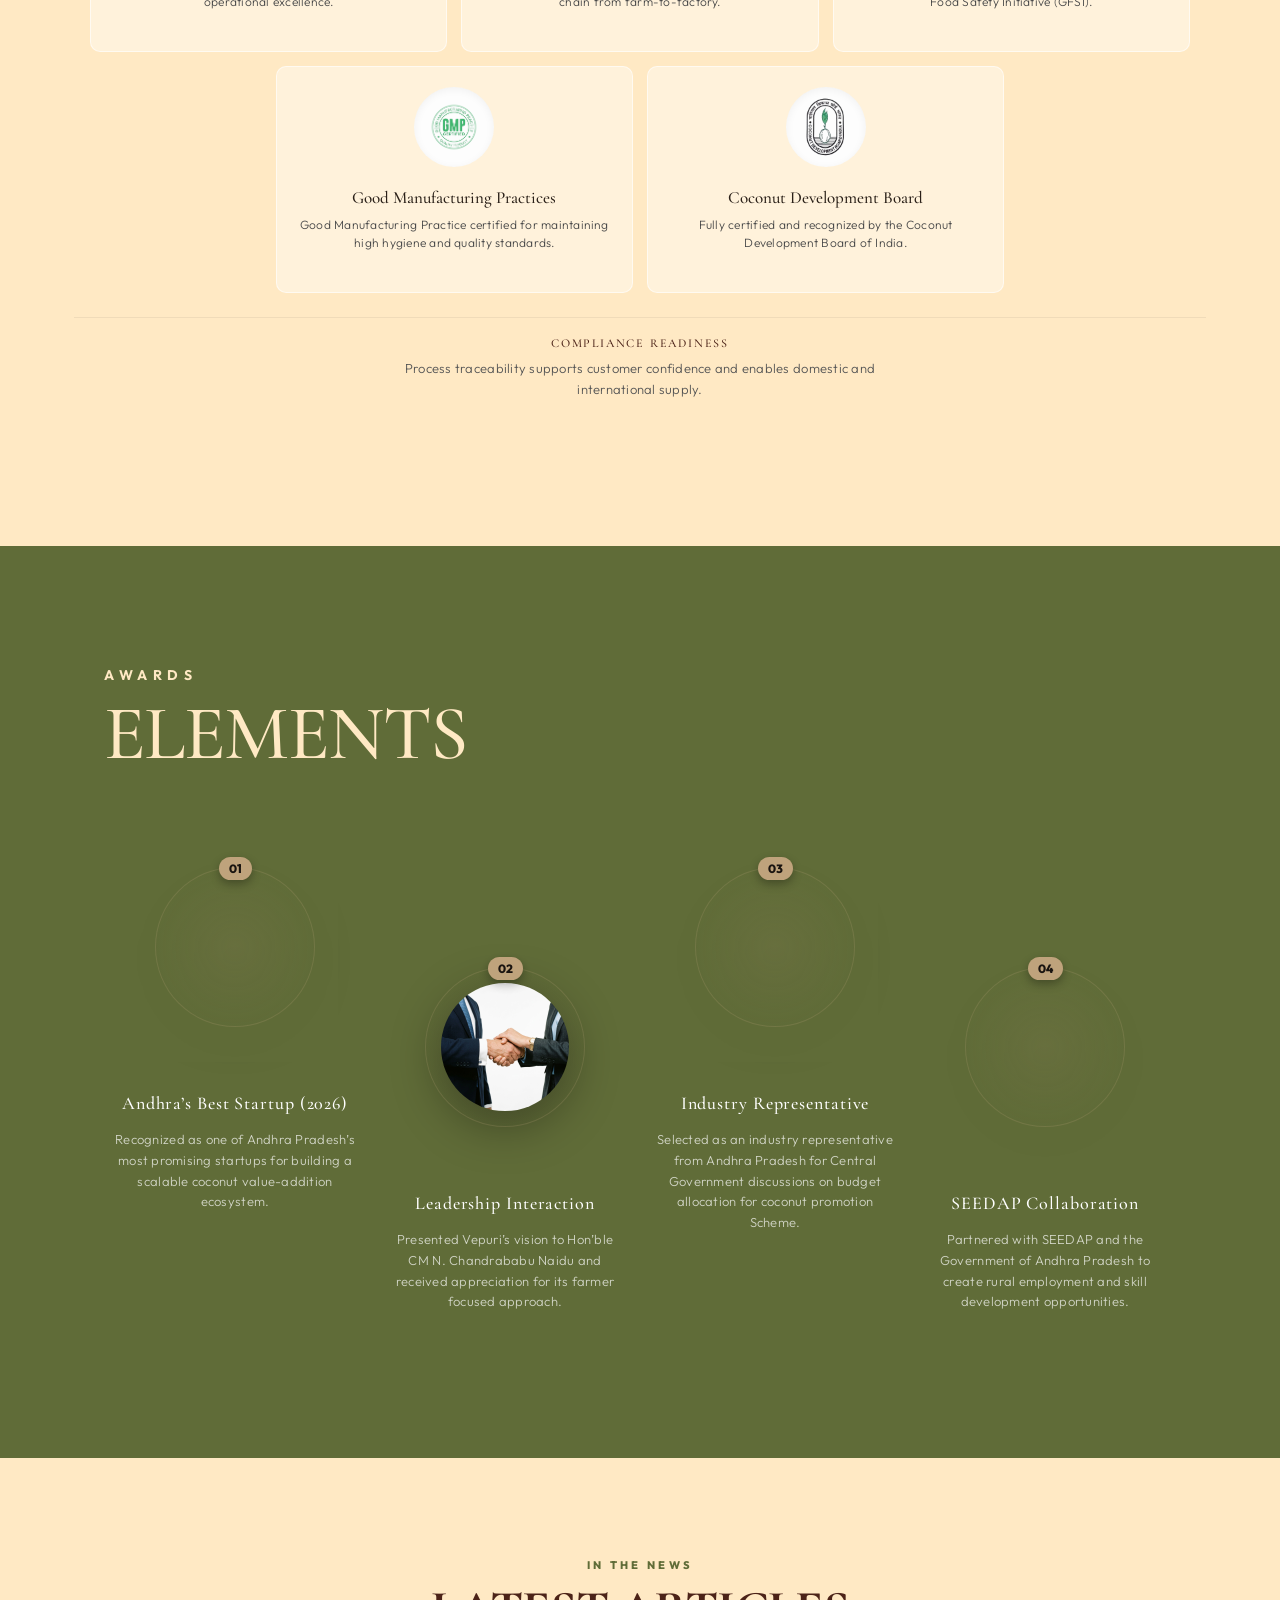
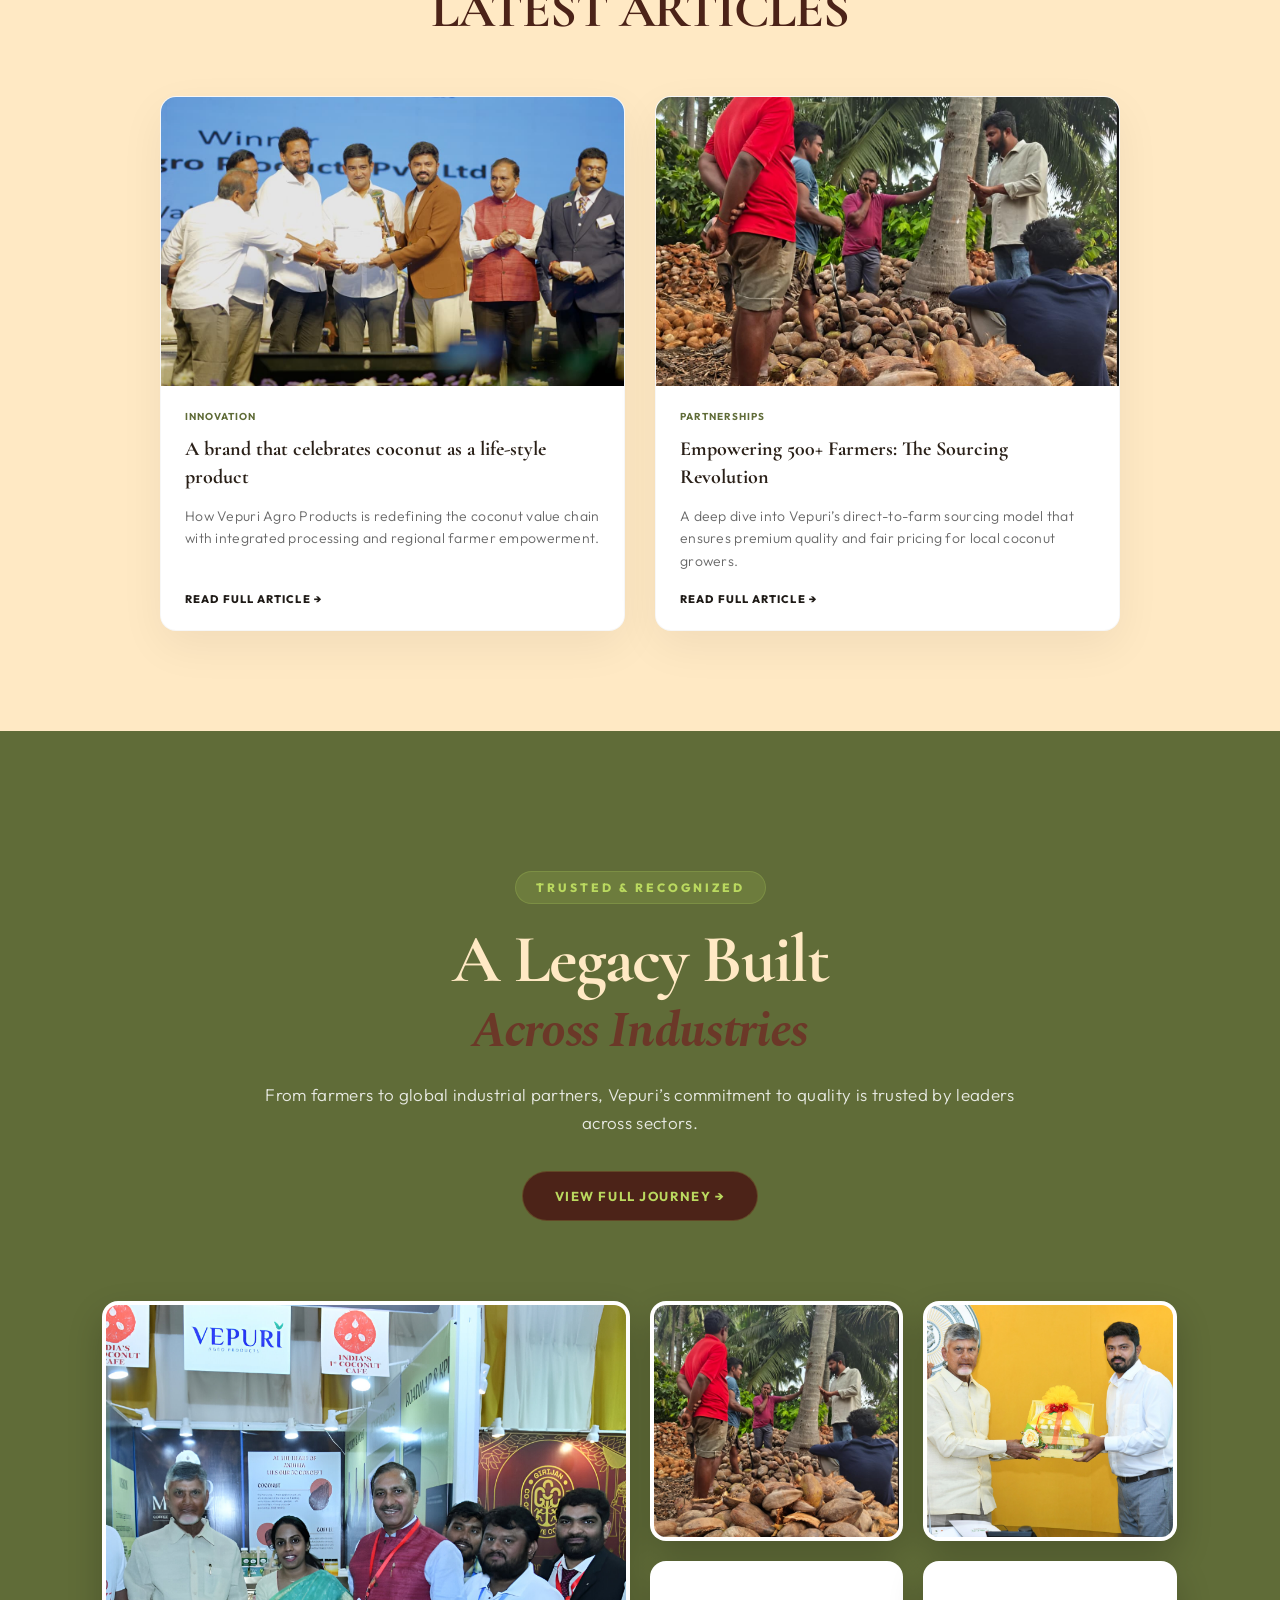
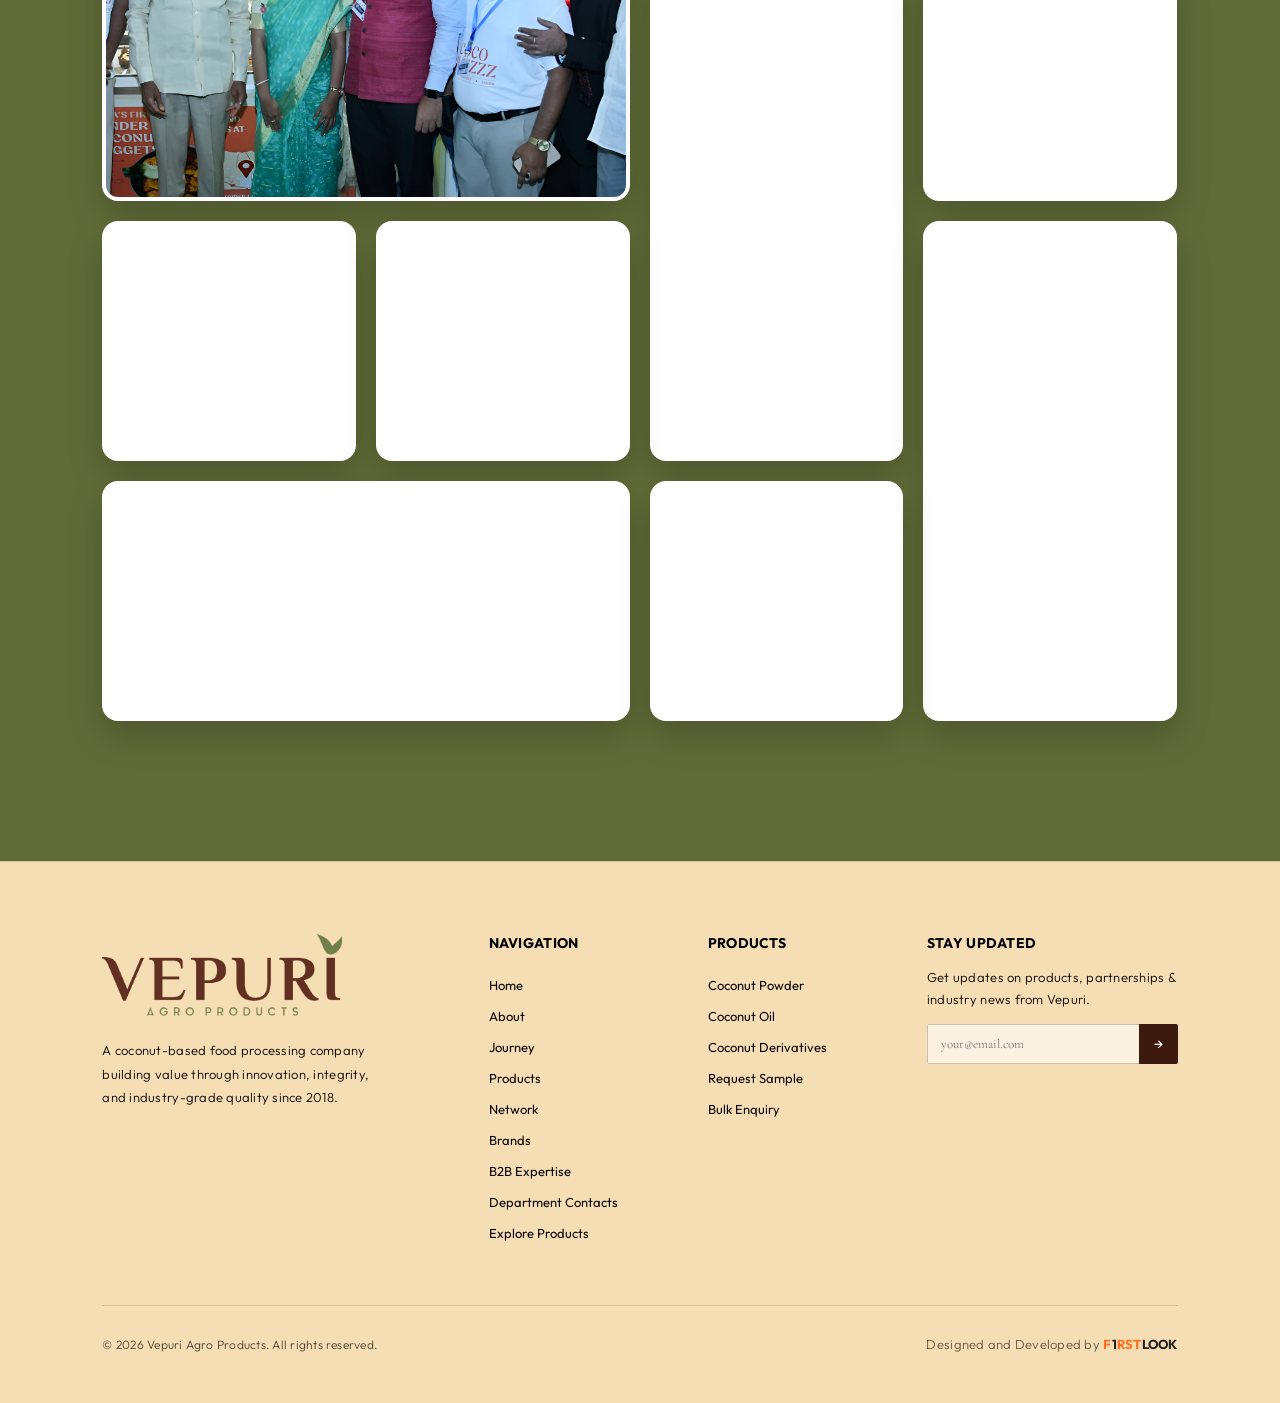
==== commit 1c75c803: "UI Standardization: Refined leadership bios, updated journey timeline, fixed map responsiveness, and" ====
--- a/about-vepuri.html
+++ b/about-vepuri.html
@@ -125,45 +125,56 @@
       <div class="team-gov-grid">
         <article class="team-member">
           <div class="team-member-media">
-            <img src="assets/persons/1.jpeg" alt="Venkata Vikas Vepuri" loading="lazy" decoding="async">
+            <img src="assets/persons/vikas.png" alt="Venkata Vikas Vepuri" width="600" height="750" loading="lazy" decoding="async">
           </div>
           <div class="team-member-copy">
             <h2>Venkata Vikas Vepuri</h2>
-            <p>Founder & CEO, Managing Director</p>
-            <p class="team-desc">Visionary leader driving Vepuri's growth and industrial innovation in the coconut sector.</p>
+            <p>Founder, CEO & Managing Director</p>
+            <p class="team-desc">Leads Vepuri with a focus on building a scalable coconut value chain through structured processing, farmer integration, and long-term market development. Drives overall strategy, operations, and expansion across manufacturing and brand ecosystems.</p>
           </div>
         </article>
 
         <article class="team-member">
           <div class="team-member-media">
-            <img src="assets/persons/2.jpeg" alt="M. Deekshitha" loading="lazy" decoding="async">
+            <img src="assets/persons/dekshitha optimized.jpeg" alt="Dheekshitha Medavarapu" width="600" height="750" loading="lazy" decoding="async">
           </div>
           <div class="team-member-copy">
             <h2>Dheekshitha Medavarapu</h2>
-            <p>Director, Co-Founder & Head of R&D - Cafe Operations</p>
-            <p class="team-desc">Expert in product development and operational excellence, leading R&D for Cafe Operations.</p>
+            <p>Director, Co-Founder, Head of R&D & Head of Café Operations</p>
+            <p class="team-desc">Oversees product development and café innovation at Vepuri. Focuses on creating coconut-based offerings that deliver quality, consistency, and strong modern consumer appeal across retail formats.</p>
           </div>
         </article>
 
         <article class="team-member">
           <div class="team-member-media">
-            <img src="assets/persons/DSC_2288.jpg.jpeg" alt="M. Sai Sharath" loading="lazy" decoding="async">
+            <img src="assets/persons/sai_sharath.jpeg" alt="Sai Sharath Merige" width="600" height="750" loading="lazy" decoding="async">
           </div>
           <div class="team-member-copy">
-            <h2>Sai Sharath</h2>
-            <p>Head, B2B, Horeca & India operations, International business</p>
-            <p class="team-desc">Strategic leader managing global partnerships and bulk sourcing operations for B2B excellence.</p>
+            <h2>Sai Sharath Merige</h2>
+            <p>Head – B2B, HoReCa & India Operations | International Business</p>
+            <p class="team-desc">Leads market expansion across B2B and HoReCa segments, managing distribution, partnerships, and operational alignment. Drives Vepuri’s growth across domestic and international markets.</p>
           </div>
         </article>
 
         <article class="team-member">
           <div class="team-member-media">
-            <img src="assets/persons/abhijit.jpg" alt="Dr Abhijit Roy" loading="lazy" decoding="async">
+            <img src="assets/persons/abhijit_roy.png" alt="Abhijit Roy" width="600" height="750" loading="lazy" decoding="async">
           </div>
           <div class="team-member-copy">
-            <h2>Dr Abhijit Roy</h2>
+            <h2>Abhijit Roy</h2>
             <p>Chief Strategy Officer</p>
-            <p class="team-desc">Seasoned strategist guiding long-term corporate direction and large-scale industrial expansion.</p>
+            <p class="team-desc">Leads strategic planning and long-term business direction at Vepuri. Works closely with leadership to drive growth initiatives, strengthen operational alignment, and support key decisions across manufacturing, brands, and market expansion.</p>
+          </div>
+        </article>
+
+        <article class="team-member">
+          <div class="team-member-media">
+            <img src="assets/persons/rakesh_jain.png" alt="Rakesh Jain" width="600" height="750" loading="lazy" decoding="async">
+          </div>
+          <div class="team-member-copy">
+            <h2>Rakesh Jain</h2>
+            <p>Chief Financial Officer (CFO)</p>
+            <p class="team-desc">Leads financial strategy, compliance, and governance at Vepuri, ensuring strong financial discipline across operations. Drives planning, risk management, and financial structuring for growth.</p>
           </div>
         </article>
       </div>
@@ -201,13 +212,6 @@
             <p>Robust food safety certification recognized by the Global Food Safety Initiative (GFSI).</p>
           </div>
           <div class="cert-tile">
-            <div class="cert-media"><img src="assets/certifications/fda.png" alt="US-FDA" loading="lazy"
-                decoding="async">
-            </div>
-            <h3>US-FDA</h3>
-            <p>Registered and compliant with US Food and Drug Administration safety protocols.</p>
-          </div>
-          <div class="cert-tile">
             <div class="cert-media"><img src="assets/certifications/GMp.png" alt="GMP" loading="lazy" decoding="async">
             </div>
             <h3>Good Manufacturing Practices</h3>
@@ -248,7 +252,7 @@
             </div>
           </div>
           <div class="award-copy">
-            <h3>Andhra’s Best Startup (2025)</h3>
+            <h3>Andhra’s Best Startup (2026)</h3>
             <p>Recognized as one of Andhra Pradesh’s most promising startups for building a scalable coconut
               value-addition ecosystem.</p>
           </div>
@@ -406,7 +410,7 @@
       </div>
     </div>
     <div class="fbot">
-      <p class="fbot-copy">&copy; 2025 Vepuri Agro Products. All rights reserved.</p>
+      <p class="fbot-copy">&copy; 2026 Vepuri Agro Products. All rights reserved.</p>
       <p class="fbot-tag">Designed and Developed by <a href="https://firstlook.digital/" target="_blank"
           style="text-decoration: none; font-weight: 700;"><span style="color: #ff6d1f;">F</span><span
             style="color: #222222;">1</span><span style="color: #ff6d1f;">RST</span><span
--- a/about-pages.css
+++ b/about-pages.css
@@ -782,126 +782,107 @@
 }
 
 .team-gov-grid {
-  display: grid;
-  grid-template-columns: repeat(4, 1fr);
-  gap: 20px;
-}
-
-.page-about .team-gov-grid {
-  max-width: 1200px;
+  display: flex;
+  flex-wrap: wrap;
+  gap: 25px;
+  justify-content: center; /* Centers the last item if it's alone on a row */
+  max-width: 1240px;
   margin: 0 auto;
-  gap: 20px;
 }
 
 .team-member {
-  background: rgba(255, 255, 255, .05);
+  flex: 0 1 580px;
+  background: rgba(40, 50, 20, 0.4);
   border: 1px solid rgba(255, 255, 255, .1);
-  border-radius: 12px;
+  border-radius: 16px;
   overflow: hidden;
-  box-shadow: 0 15px 35px rgba(0, 0, 0, .15);
-  transition: all .4s cubic-bezier(0.2, 0.8, 0.2, 1);
+  box-shadow: 0 10px 30px rgba(0, 0, 0, .1);
+  transition: all 0.5s cubic-bezier(0.4, 0, 0.2, 1); /* Smooth animation */
   display: flex;
-  flex-direction: column;
-  height: 100%;
+  flex-direction: row;
+  align-items: stretch;
   text-decoration: none;
+  min-height: 280px;
+}
+
+.team-member:hover {
+  transform: translateY(-8px); /* Subtle lift */
+  border-color: rgba(186, 217, 95, .4);
+  box-shadow: 0 20px 45px rgba(0, 0, 0, .25);
 }
 
 .page-about .team-member {
-  border-radius: 12px;
-}
-
-.team-member:hover {
-  transform: translateY(-6px);
-  border-color: rgba(186, 217, 95, .52);
-  box-shadow: 0 24px 54px rgba(0, 0, 0, .3);
+  background: rgba(40, 50, 20, 0.4);
+  min-height: 280px;
 }
 
 .team-member-media {
-  width: 100%;
-  aspect-ratio: 4/5; /* Taller image size for better visibility */
+  width: 35%; /* Fixed width for image */
+  min-width: 180px;
   overflow: hidden;
-  background: transparent;
-  display: flex;
-  align-items: center;
-  justify-content: center;
-}
-
-.page-about .team-member-media {
-  aspect-ratio: 4/5;
+  position: relative;
 }
 
 .team-member-media img {
   width: 100%;
   height: 100%;
   object-fit: cover;
-  object-position: top; /* Focus on faces */
-  display: block;
-  transition: transform .7s ease;
+  object-position: top;
+  transition: transform 0.7s cubic-bezier(0.4, 0, 0.2, 1); /* Smooth image scale */
+  image-rendering: -webkit-optimize-contrast; /* Sharpen images */
+  image-rendering: high-quality;
 }
 
 .team-member:hover .team-member-media img {
-  transform: scale(1.06);
+  transform: scale(1.05); /* Gentle zoom */
 }
 
 .team-member-copy {
-  padding: 30px 25px;
-  background: rgba(40, 50, 20, 0.4);
+  padding: 25px 30px;
   display: flex;
   flex-direction: column;
+  justify-content: center;
   flex: 1;
-  text-align: center; /* Center align text */
-  align-items: center; /* Center flex items */
-}
-
-.page-about .team-member-copy {
-  padding: 25px 22px 35px;
+  text-align: left; /* Left align for horizontal readability */
 }
 
 .team-member-copy h2 {
   font-family: 'Cormorant Garamond', serif !important;
-  font-size: clamp(22px, 1.6vw, 26px); /* Reduced to fit full long names */
+  font-size: 24px;
   color: var(--white) !important;
-  margin-bottom: 4px;
+  margin-bottom: 6px;
   font-weight: 700;
-  font-style: normal;
-  line-height: 1.1;
-  text-shadow: none;
-  min-height: auto;
-  display: block;
-  white-space: nowrap;
-  overflow: hidden;
-  text-overflow: ellipsis;
-  width: 100%;
-  letter-spacing: -0.025em; /* Tighter spacing to fit more characters */
-}
-
-.page-about .team-member-copy h2 {
-  font-family: 'Cormorant Garamond', serif !important;
-  font-size: clamp(22px, 1.6vw, 26px);
-  margin-bottom: 4px;
-  min-height: auto;
-  display: block;
-  white-space: nowrap;
-  overflow: hidden;
-  text-overflow: ellipsis;
-  width: 100%;
-}
-
-.team-member-copy p {
-  color: rgba(255, 255, 255, 0.7);
-  font-size: 14px;
-  line-height: 1.5;
-  font-family: var(--body-font), sans-serif;
-}
-
-.page-about .team-member-copy p:first-of-type {
-  min-height: auto; /* Removed min-height to tighten space */
+  line-height: 1.2;
+  min-height: 1.2em; /* Align names */
+}
+
+.team-member-copy p:first-of-type {
+  font-size: 13px;
   font-weight: 600;
   color: #c5d98d;
-  margin-bottom: 8px; /* Reduced space from 15px */
-  display: flex;
-  align-items: flex-start;
-  justify-content: center;
+  margin-bottom: 12px;
+  text-transform: uppercase;
+  letter-spacing: 0.05em;
+  line-height: 1.4;
+  min-height: 3.2em; /* Align roles */
+}
+
+.team-desc {
+  font-size: 13.5px !important;
+  line-height: 1.5 !important;
+  color: rgba(255, 255, 255, 0.7);
+  margin-top: 0;
+  min-height: 6em; /* Align bios */
+}
+
+@media (max-width: 600px) {
+  .team-member {
+    flex-direction: column; /* Stack on small mobile */
+  }
+  .team-member-media {
+    width: 100%;
+    aspect-ratio: 1/1;
+  }
 }
 
 .page-about .team-member-copy p {
@@ -1521,10 +1502,16 @@
 
 /* -- CERTIFICATION SHOWCASE -- */
 .cert-showcase {
-  display: grid;
-  grid-template-columns: repeat(3, 1fr);
+  display: flex;
+  flex-wrap: wrap;
+  justify-content: center; /* This centers the tiles on the last row */
   gap: 20px;
   margin-top: 48px;
+}
+
+.cert-tile {
+  flex: 0 1 calc(33.33% - 20px); /* Approx 3 per row */
+  min-width: 300px;
 }
 
 .page-about .cert-quality-wrap {
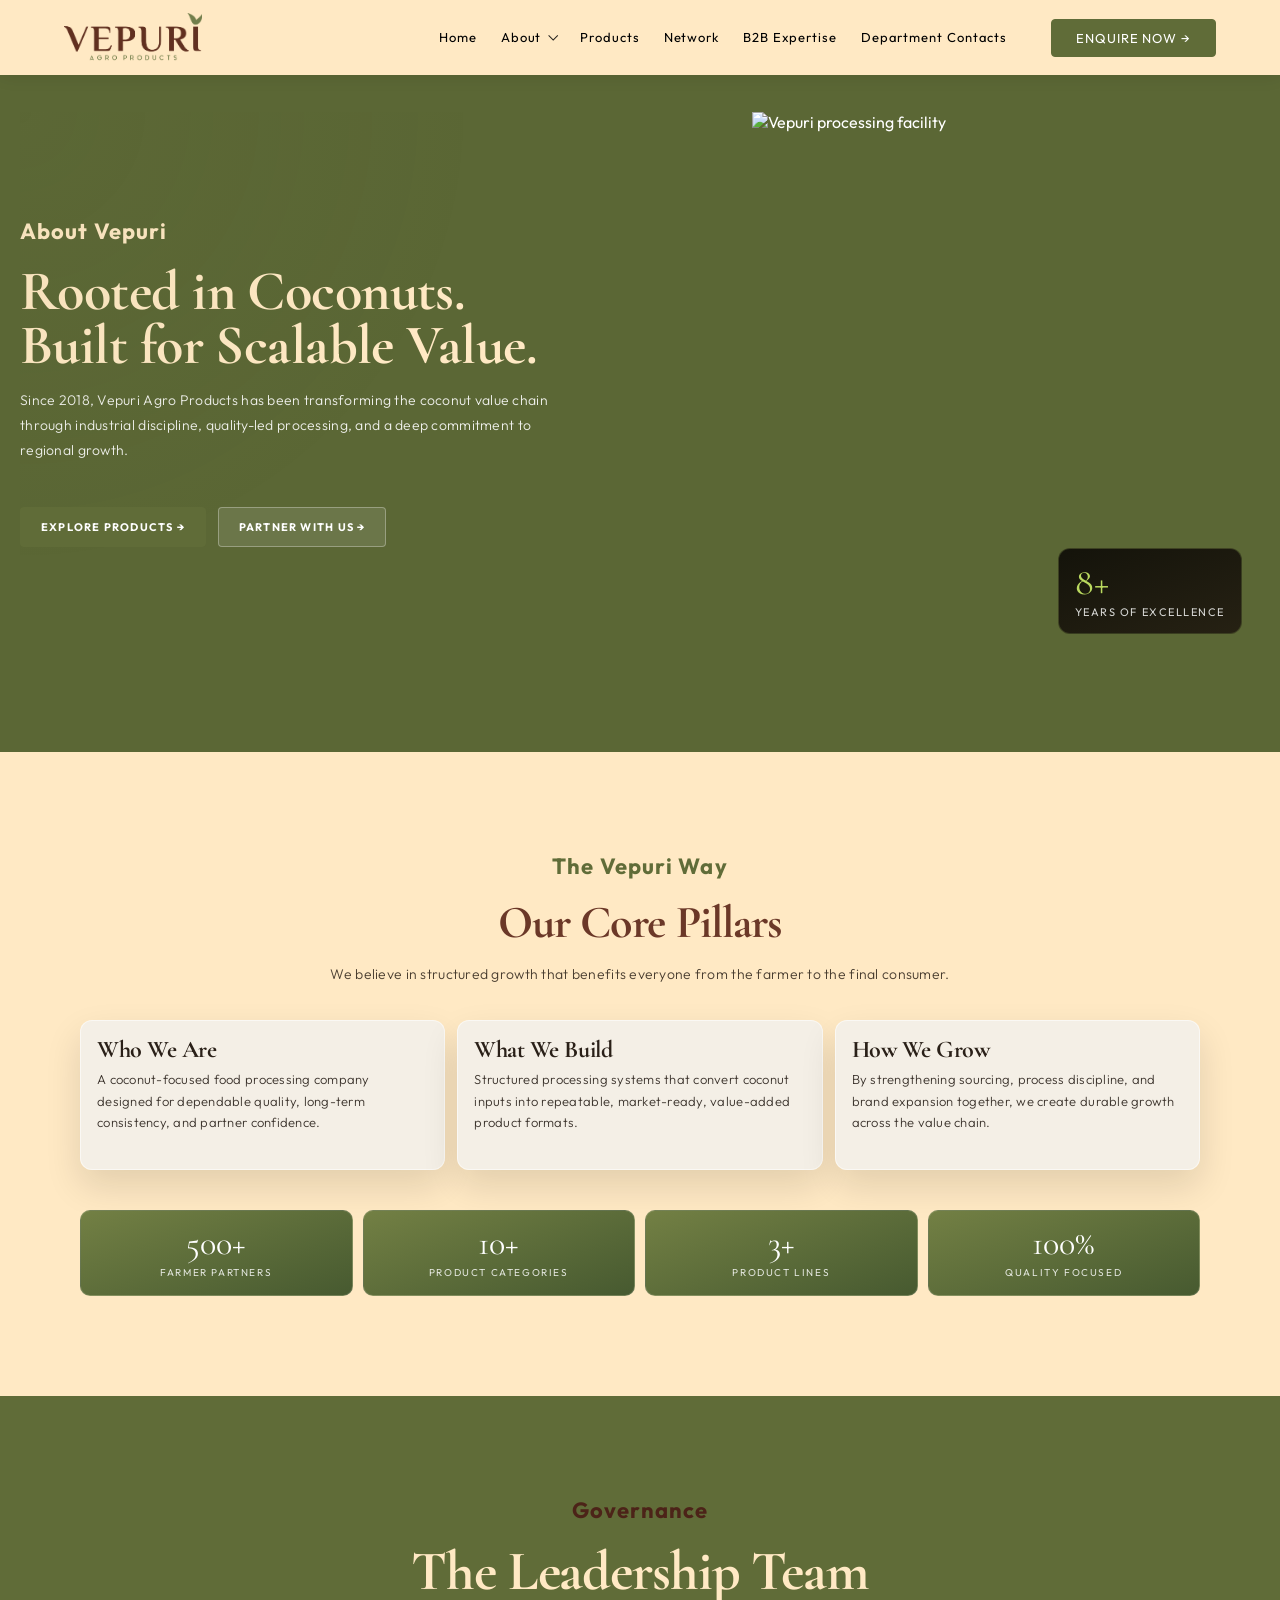
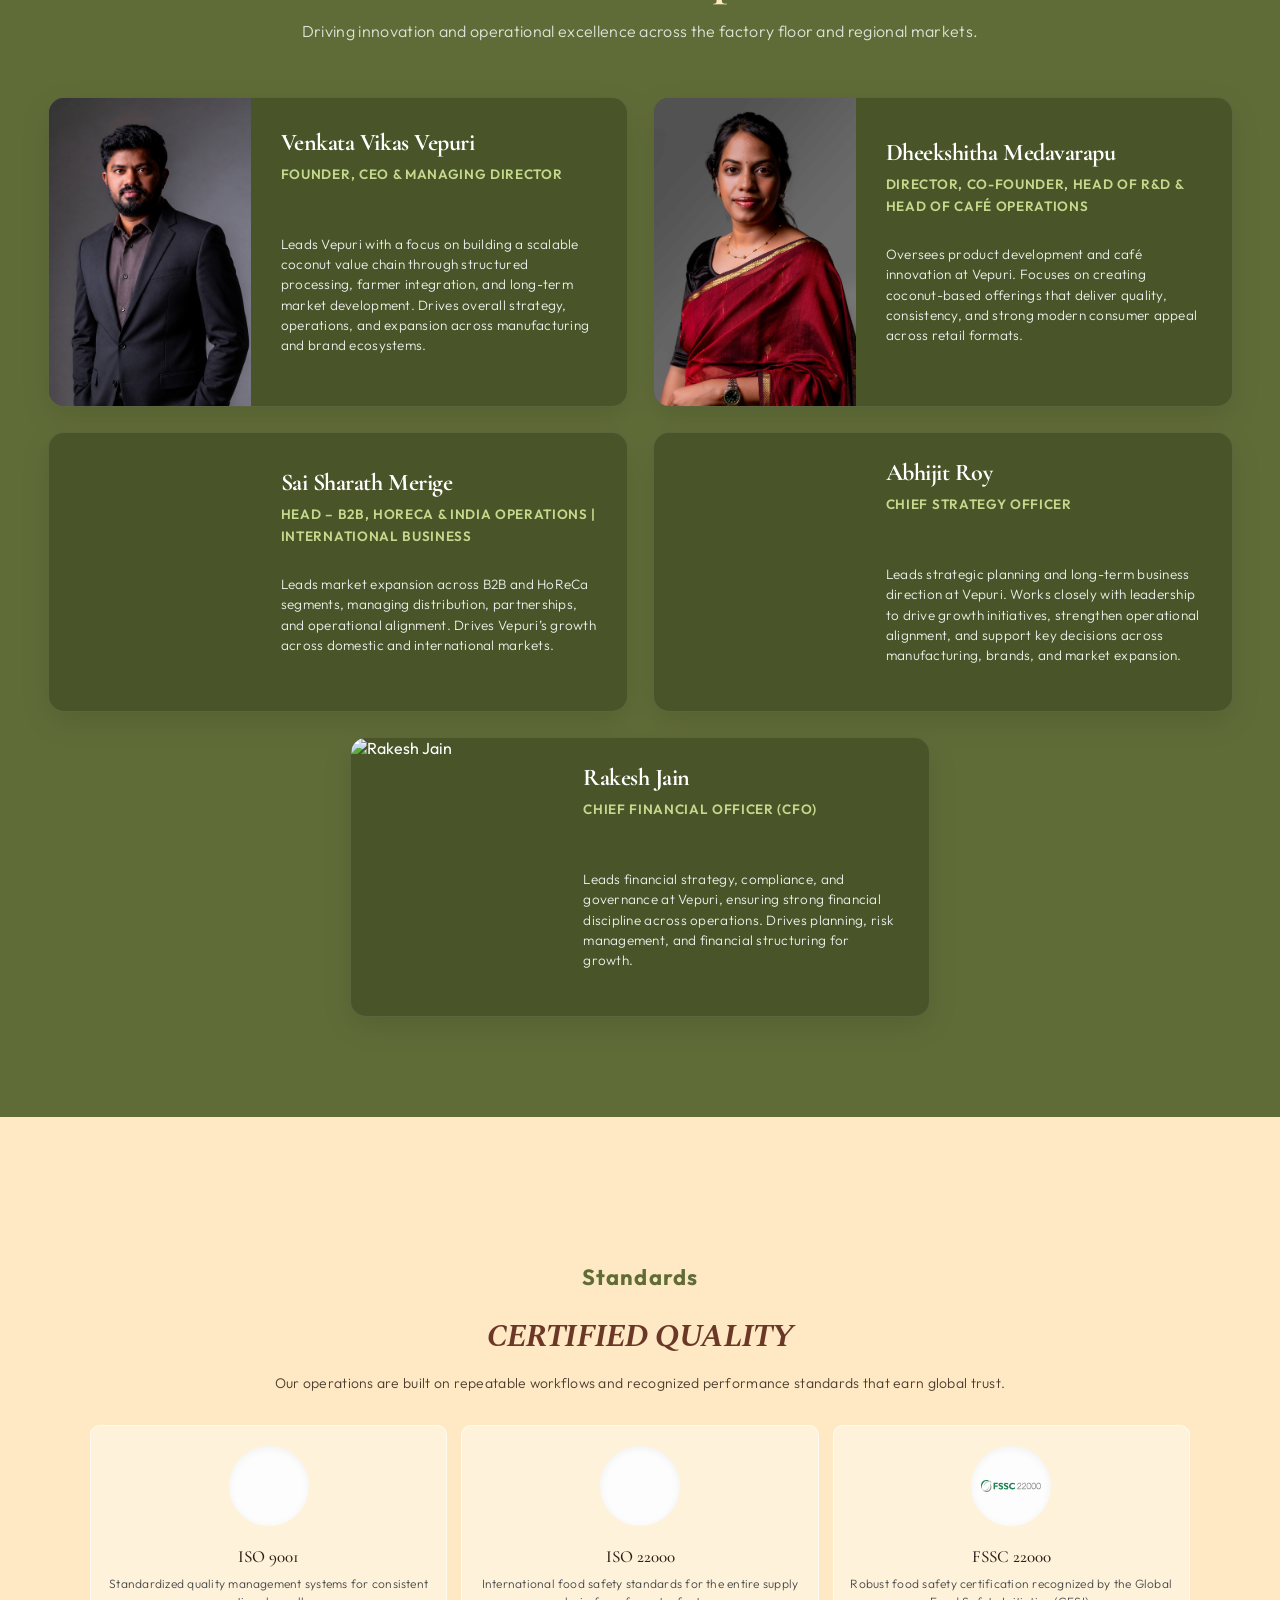
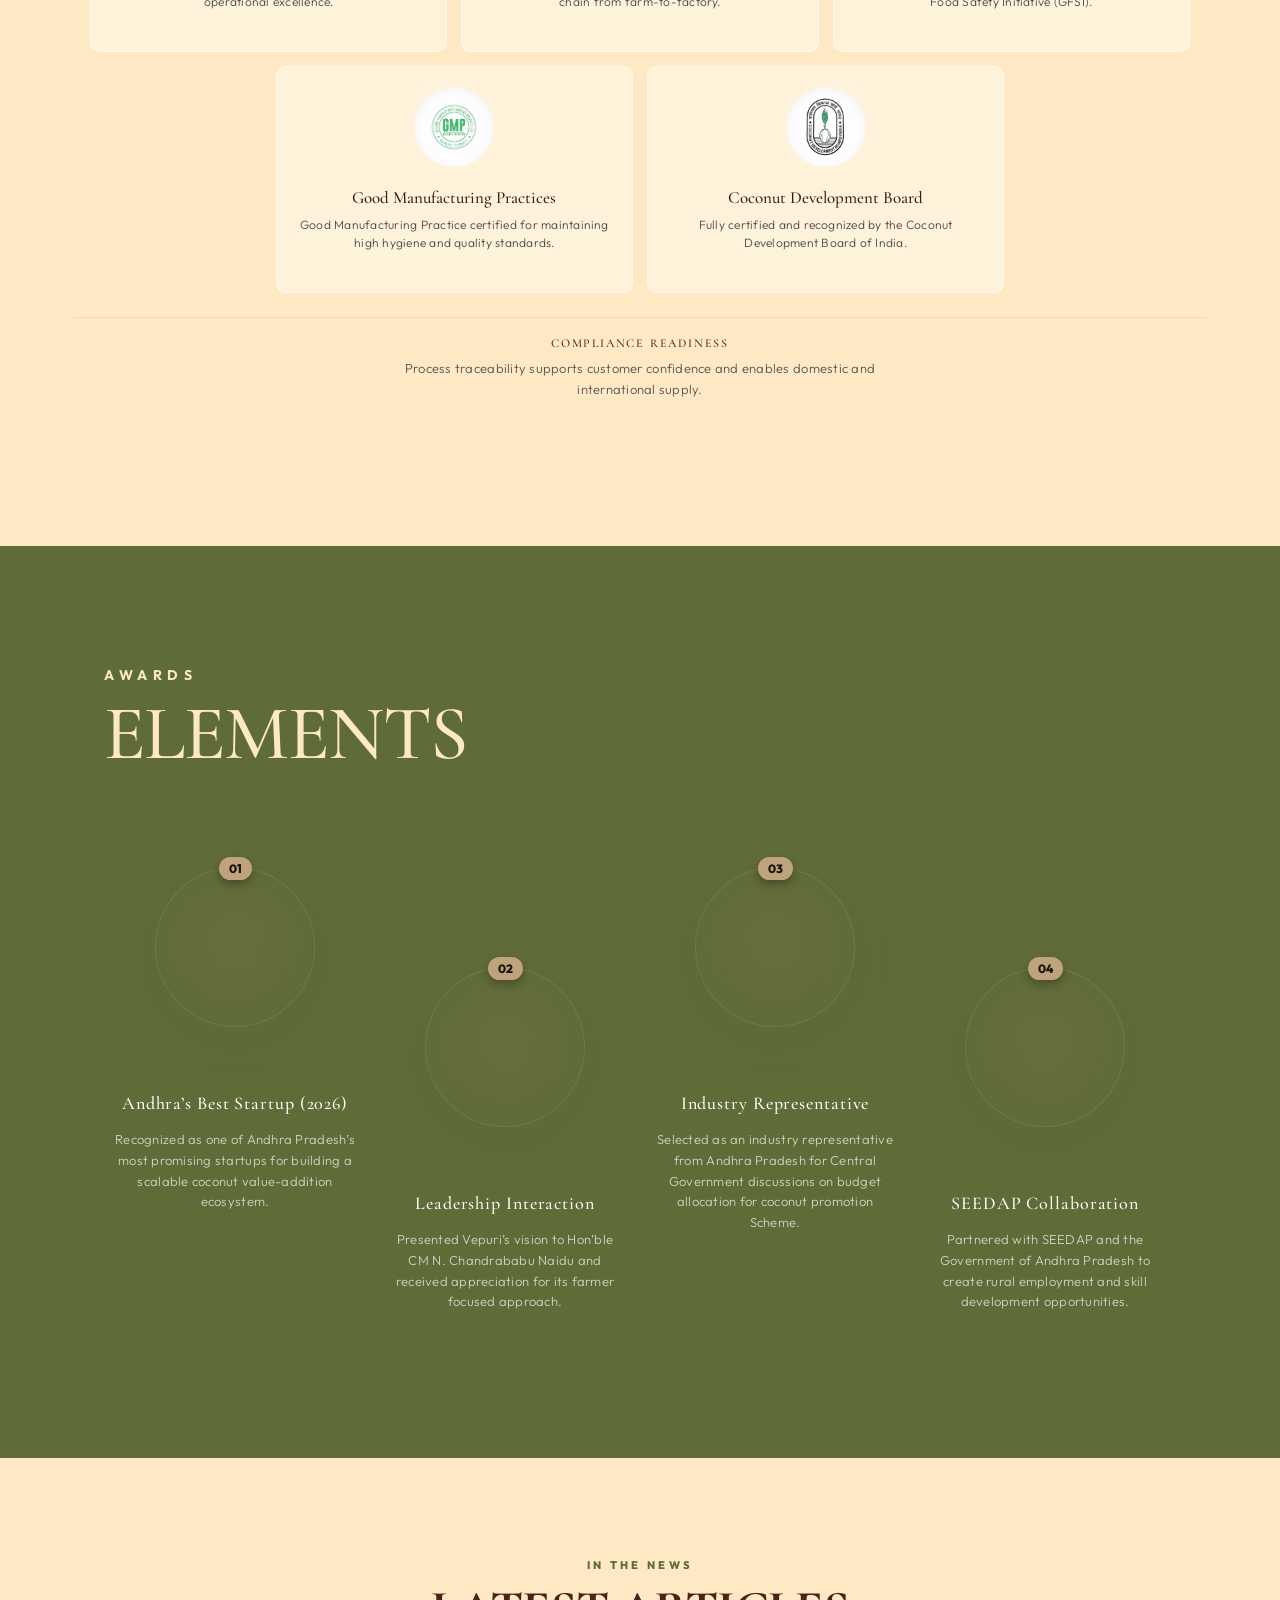
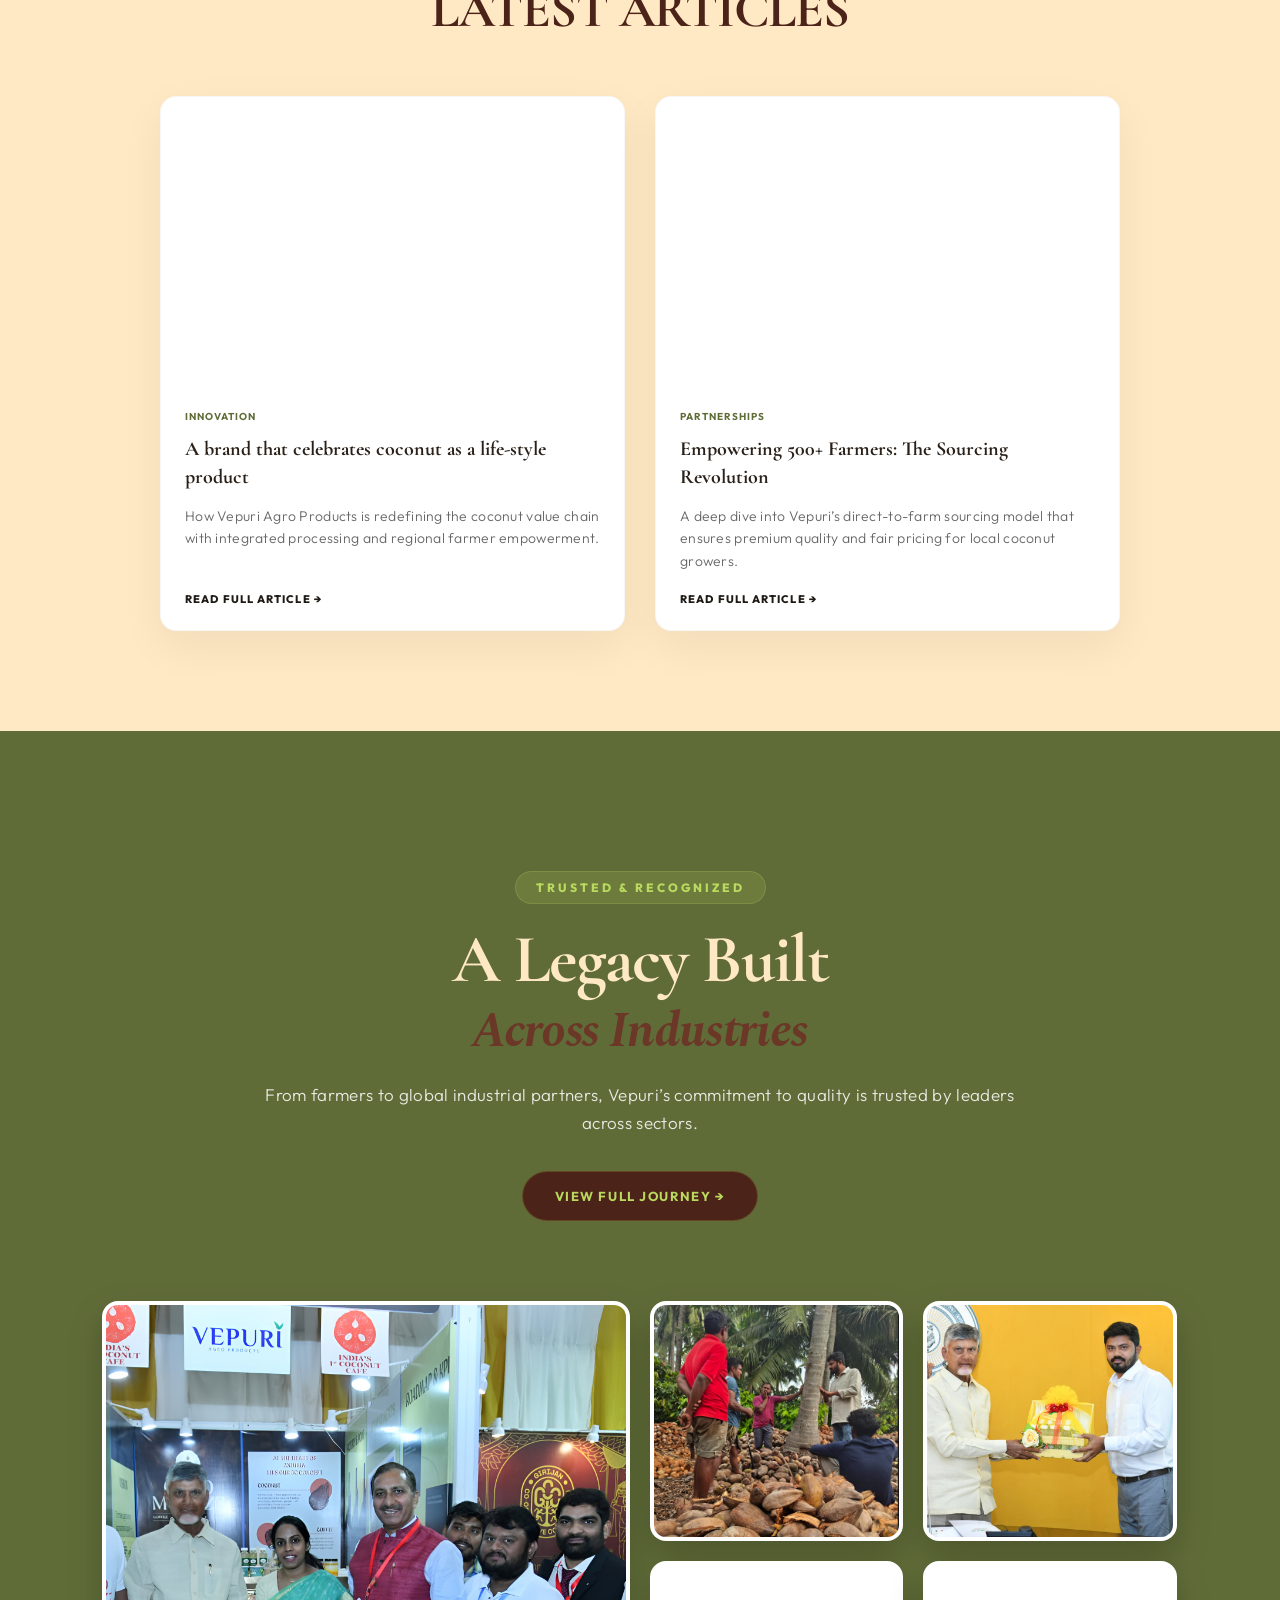
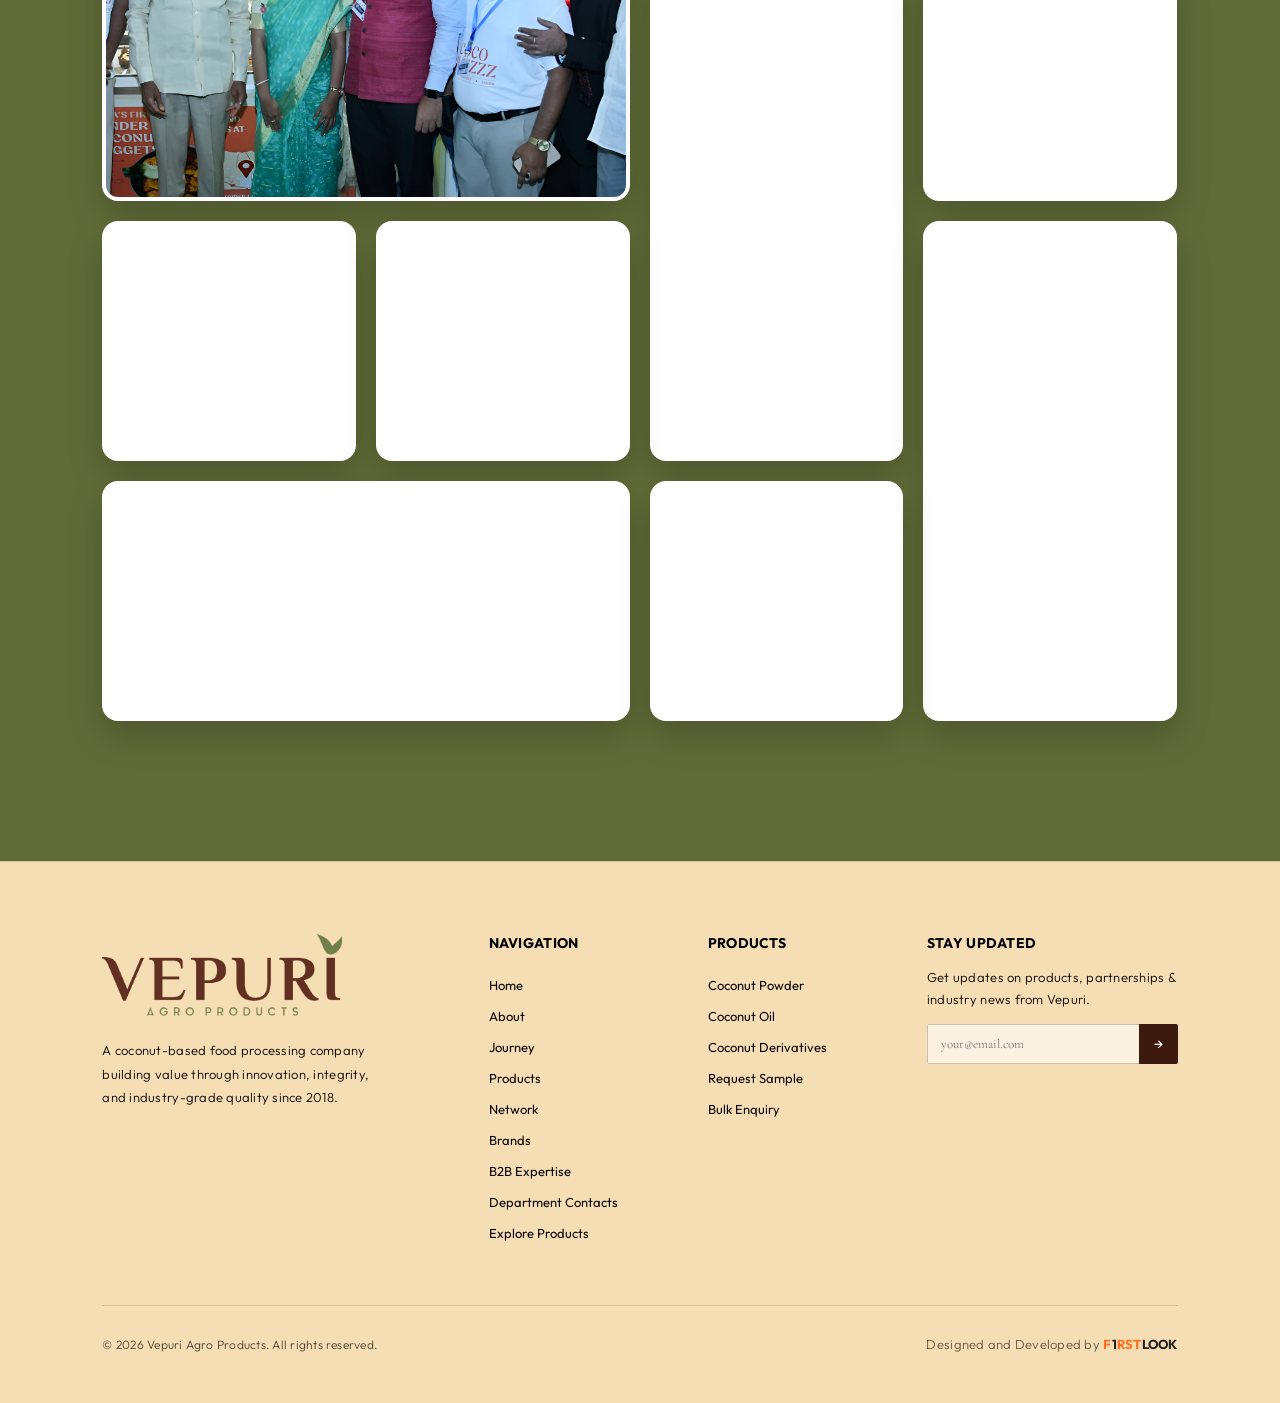
==== commit f281a15b: "Updated headings to sentence case on About page" ====
--- a/about-vepuri.html
+++ b/about-vepuri.html
@@ -45,8 +45,8 @@
     <section class="unified-section">
       <div class="av-hero">
         <div class="av-copy">
-          <span class="av-eye">About Vepuri</span>
-          <h1>Rooted in Coconuts.<br><em>Built for Scalable Value.</em></h1>
+          <span class="av-eye" style="color: var(--cream);">About Vepuri</span>
+          <h1>Rooted in Coconuts.<br>Built for Scalable Value.</h1>
           <p>Since 2018, Vepuri Agro Products has been transforming the coconut value chain through industrial
             discipline, quality-led processing, and a deep commitment to regional growth.</p>
           <div class="av-actions">
--- a/about-pages.css
+++ b/about-pages.css
@@ -63,7 +63,6 @@
   color: var(--kicker-color) !important;
   font-style: italic;
   display: inline;
-  text-transform: none;
   font-weight: 700;
   font-size: 0.72em;
 }
@@ -71,7 +70,7 @@
 .a-eye,
 .av-eye {
   font-family: var(--accent-font) !important;
-  text-transform: uppercase;
+  text-transform: none;
   font-weight: 700;
   font-size: 14px;
   letter-spacing: 0.15em;
@@ -163,7 +162,7 @@
   font-family: var(--site-font), serif;
   font-size: clamp(28px, 5.6vw, 70px);
   line-height: .92;
-  text-transform: uppercase;
+  text-transform: none;
   color: var(--cream);
 }
 
@@ -375,7 +374,7 @@
   font-size: clamp(32px, 4.8vw, 56px);
   line-height: .98;
   color: #21170f;
-  text-transform: uppercase;
+  text-transform: none;
   font-weight: 800;
   margin-bottom: 5px;
 }
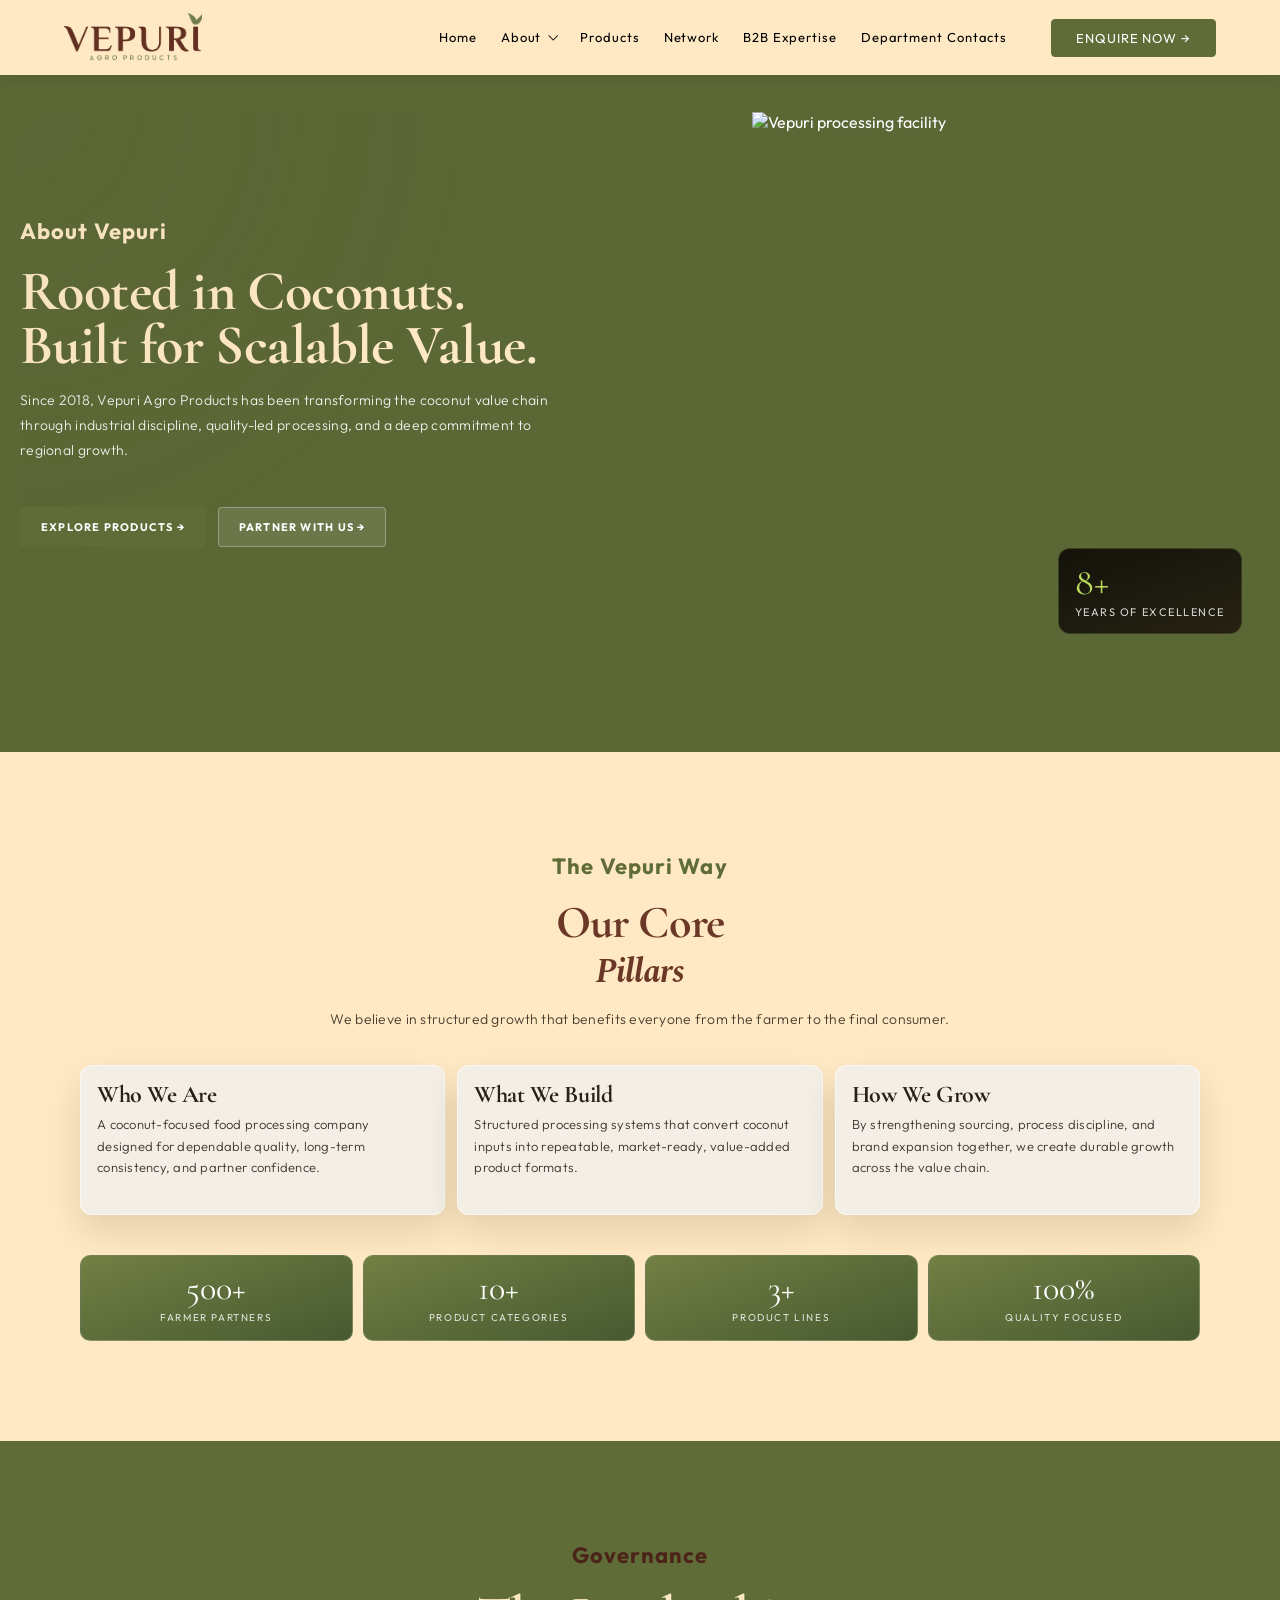
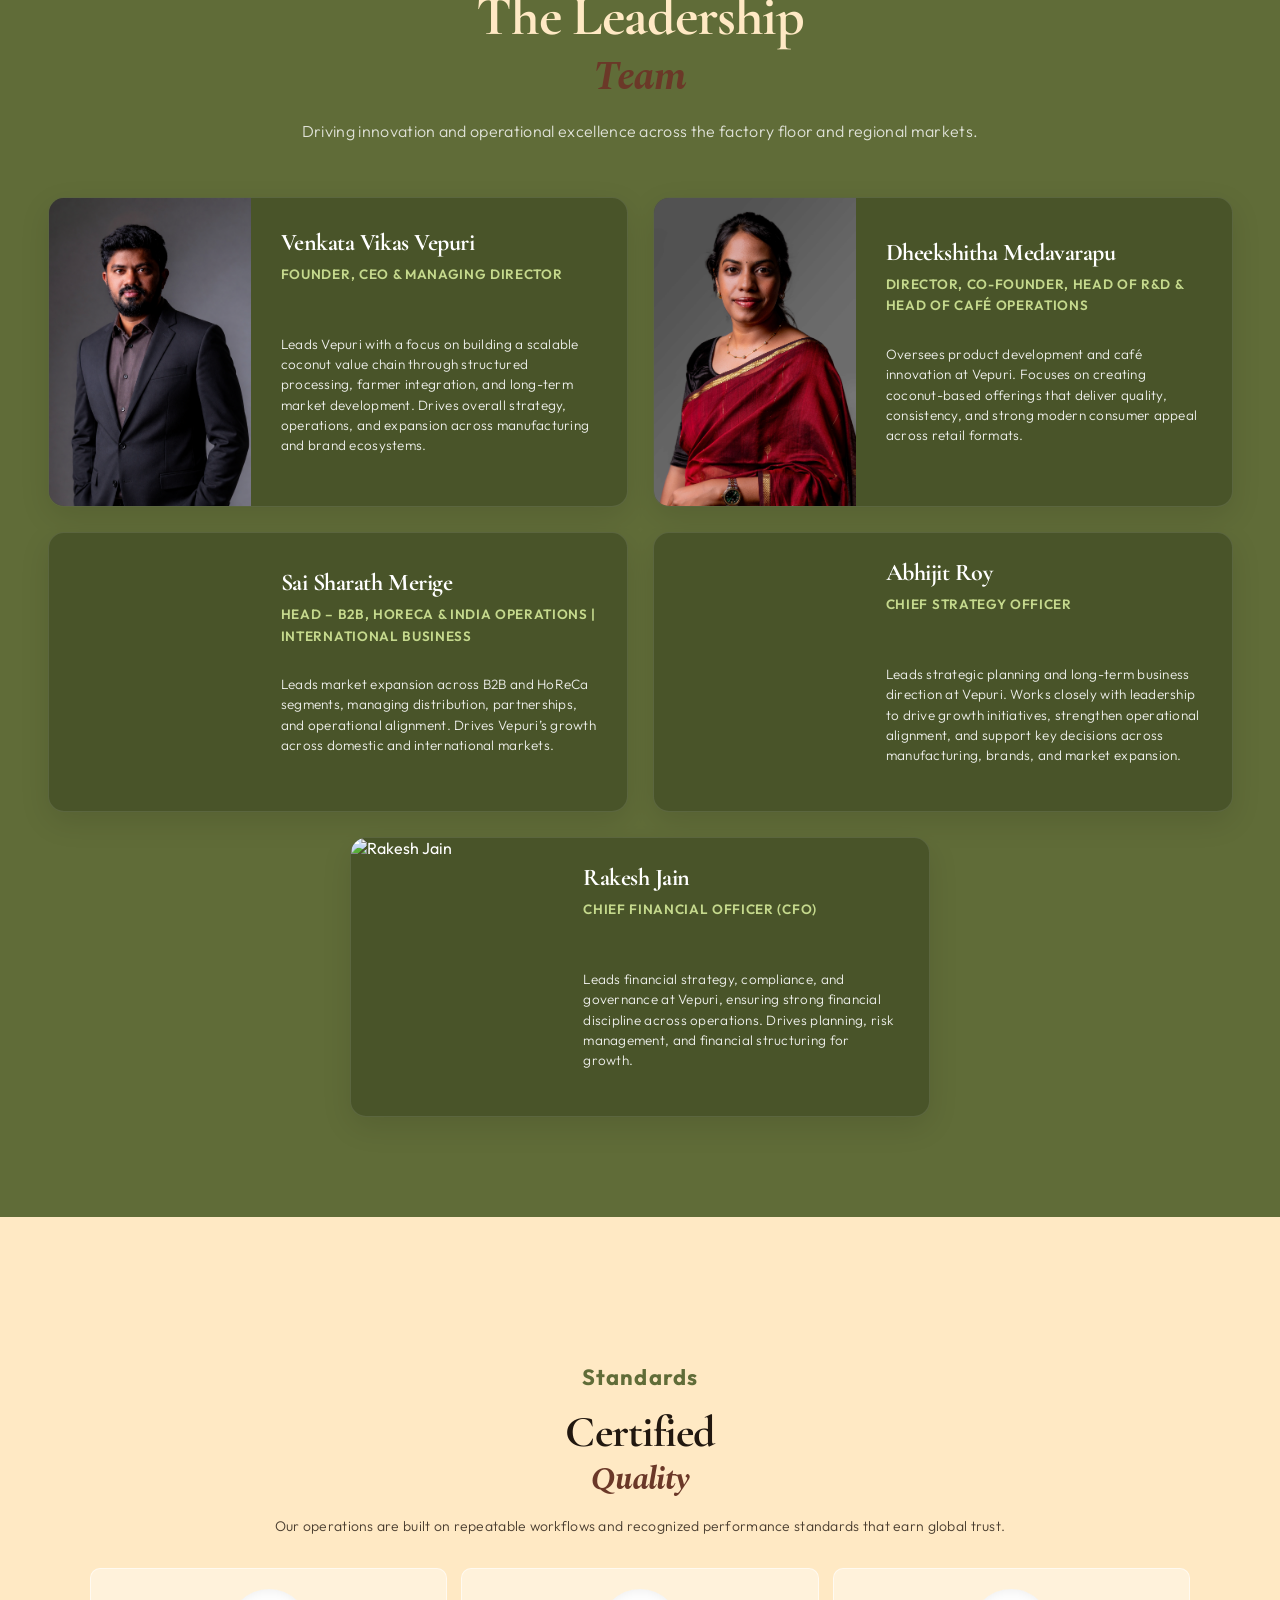
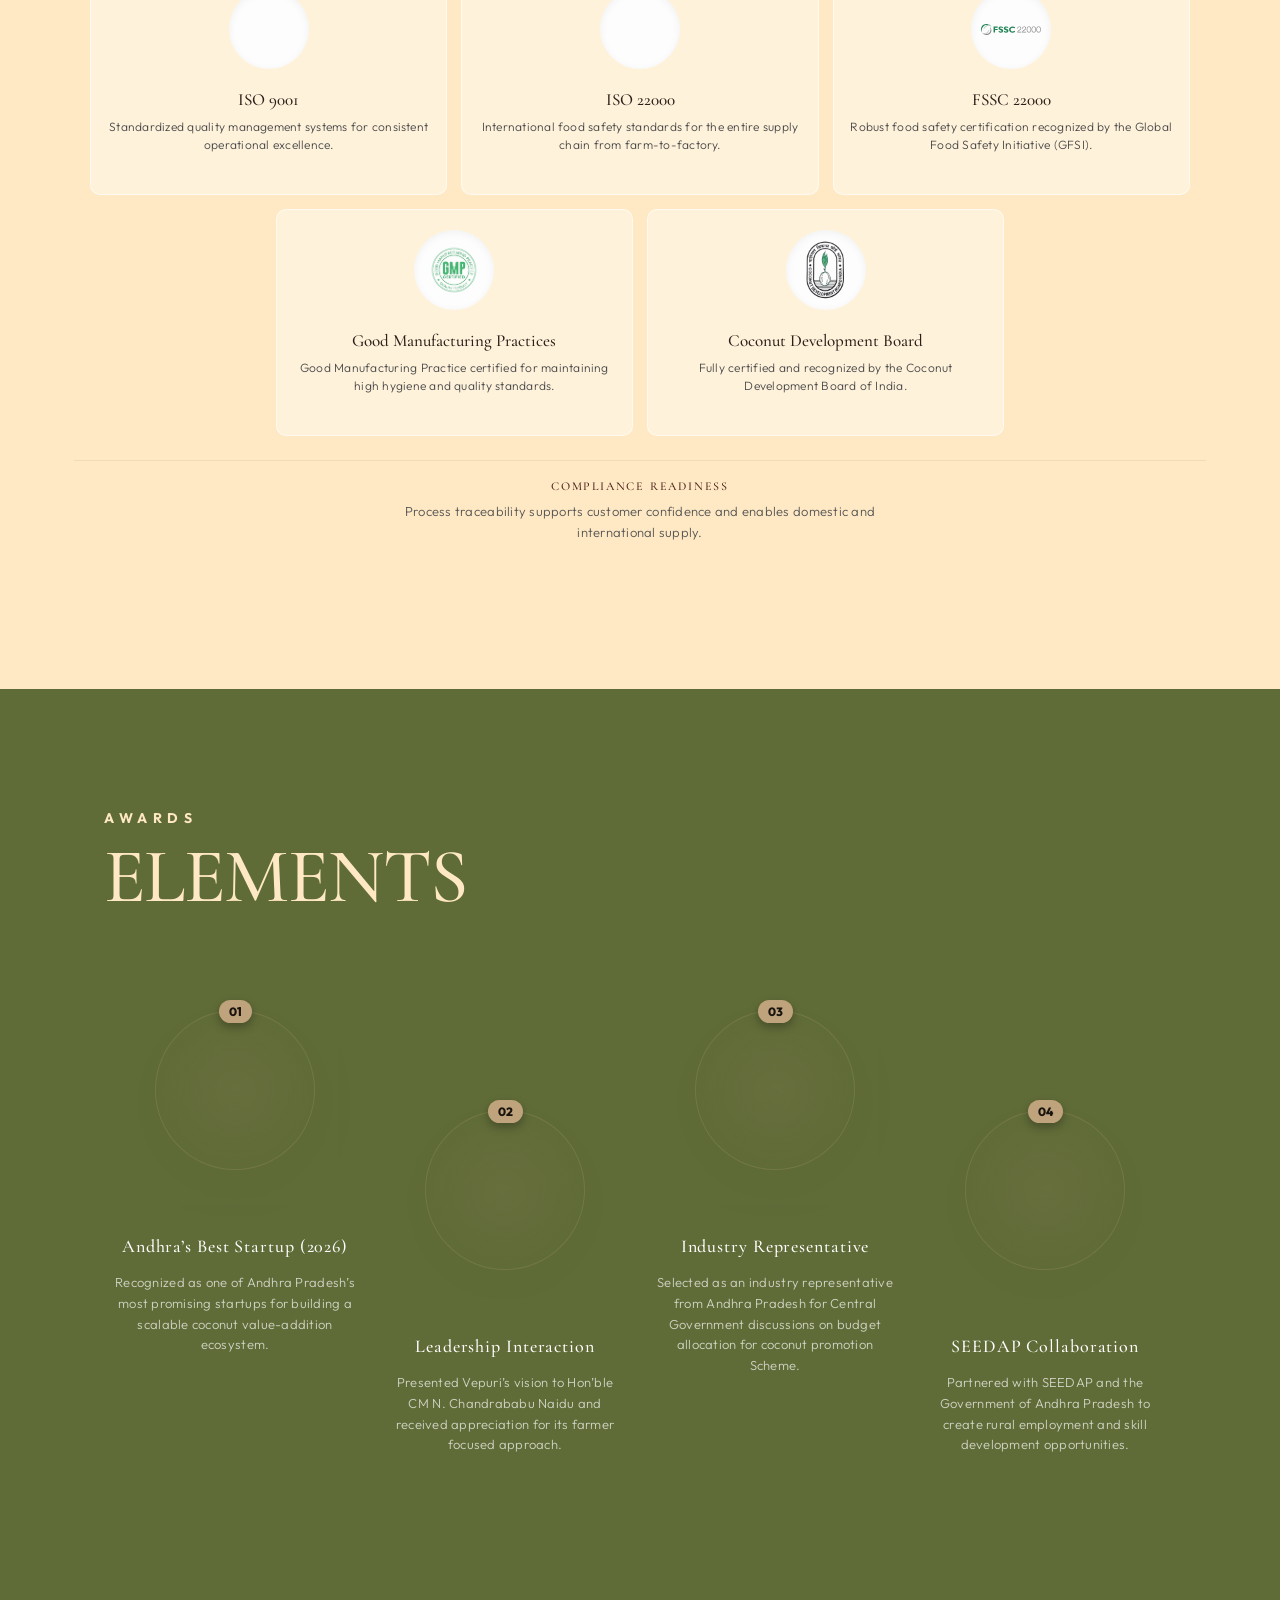
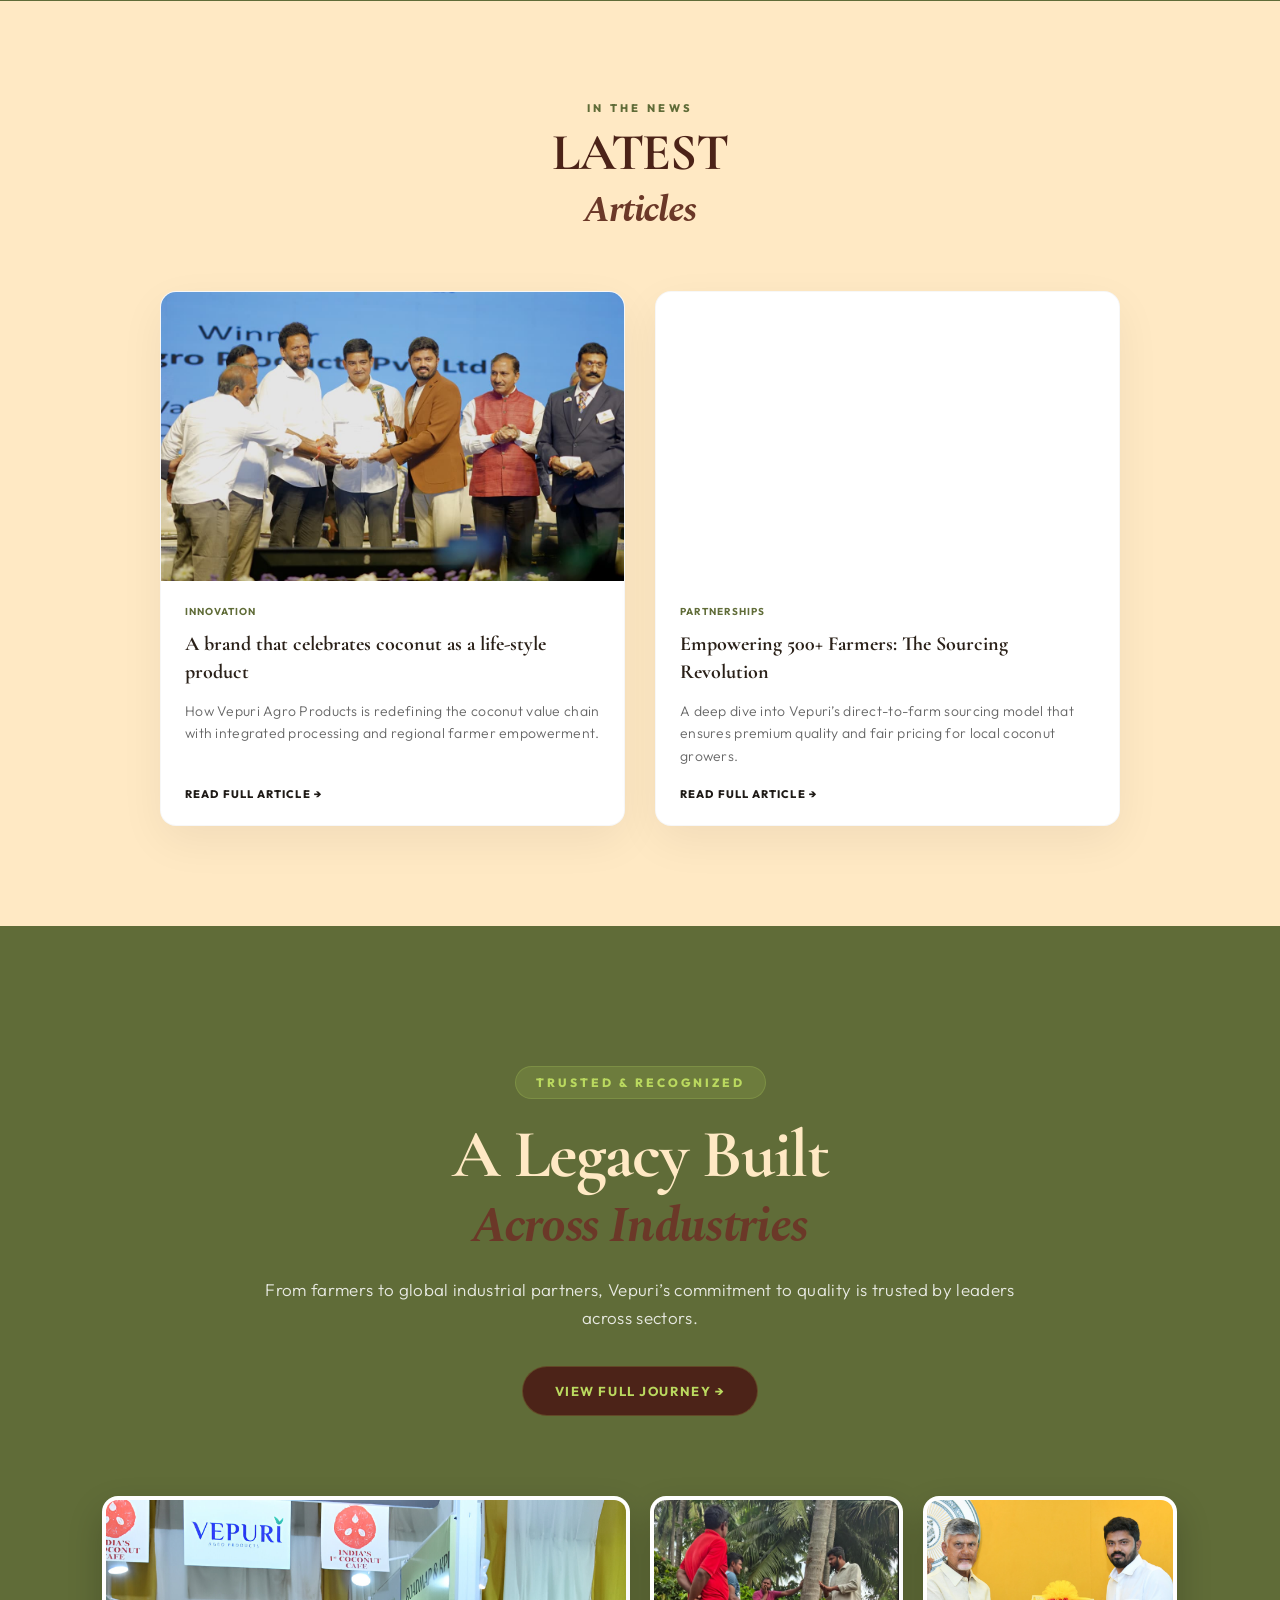
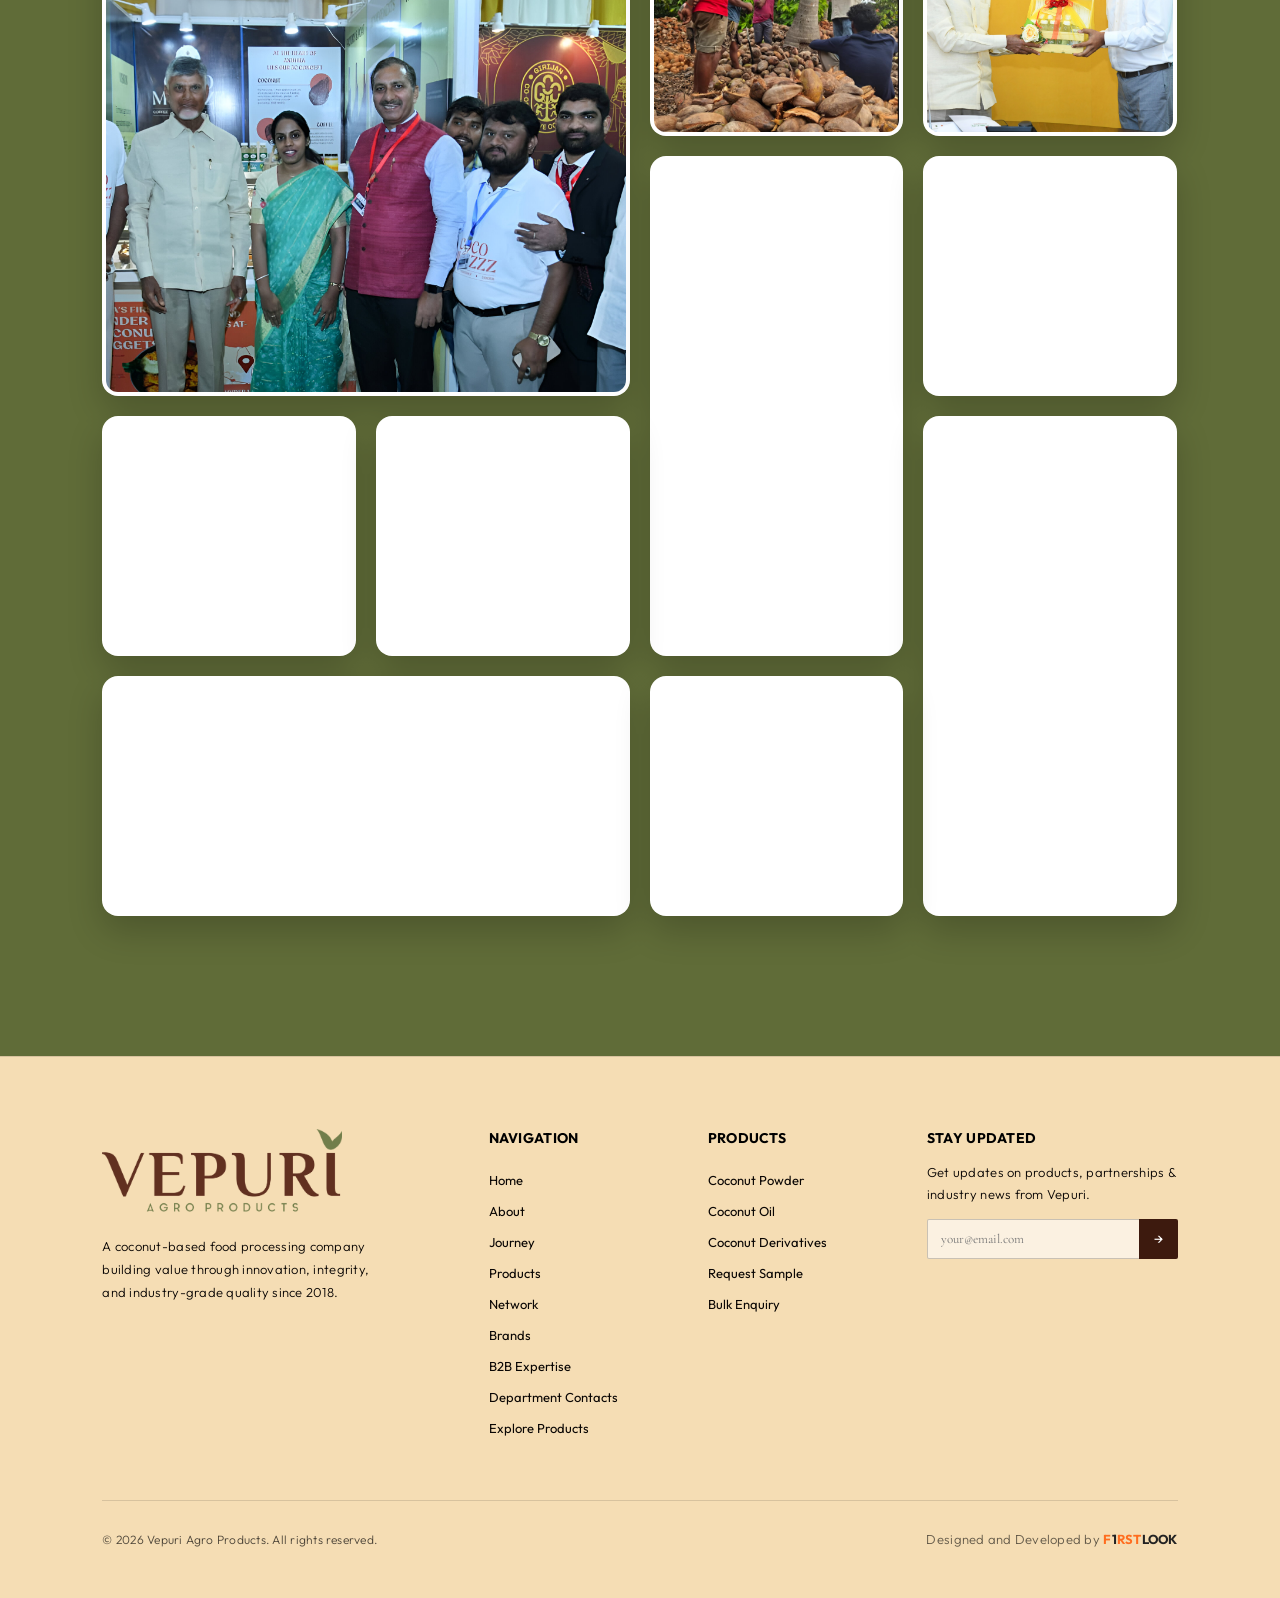
==== commit 4fbfbdfb: "Matched About page headings with index page aesthetic" ====
--- a/about-vepuri.html
+++ b/about-vepuri.html
@@ -71,7 +71,7 @@
       <div class="bg-paper core-philosophy-wrap">
         <div class="section-header">
           <span class="av-eye">The Vepuri Way</span>
-          <h2 style="color: #6b3828; font-weight: 900;">Our Core Pillars</h2>
+          <h2 style="color: #6b3828; font-weight: 900;">Our Core <br><em>Pillars</em></h2>
           <p>We believe in structured growth that benefits everyone from the farmer to the final consumer.</p>
         </div>
         <div class="av-values">
@@ -117,7 +117,7 @@
         <section class="unified-section leadership-sec">
       <div class="section-header">
         <span class="av-eye">Governance</span>
-        <h2> The Leadership Team</h2>
+        <h2> The Leadership <br><em>Team</em></h2>
         <p style="color: rgba(255,255,255,0.8);">Driving innovation and operational excellence across the factory floor
           and regional markets.</p>
       </div>
@@ -185,8 +185,7 @@
       <div class="bg-paper shadow-premium cert-quality-wrap">
         <div class="section-header">
           <span class="av-eye">Standards</span>
-          <h2><em>CERTIFIED QUALITY</em>
-          </h2>
+          <h2>Certified <br><em>Quality</em></h2>
           <p>Our operations are built on repeatable workflows and recognized performance standards that earn global
             trust.</p>
         </div>
@@ -309,7 +308,7 @@
     <section class="articles-sec">
       <div class="articles-head">
         <span>IN THE NEWS</span>
-        <h2>LATEST ARTICLES</h2>
+        <h2>Latest <br><em>Articles</em></h2>
       </div>
 
       <div class="articles-grid">
--- a/about-pages.css
+++ b/about-pages.css
@@ -59,7 +59,7 @@
 h3 em,
 .section-header h1 em,
 .section-header h2 em {
-  font-family: var(--accent-font) !important;
+  font-family: var(--site-font) !important;
   color: var(--kicker-color) !important;
   font-style: italic;
   display: inline;
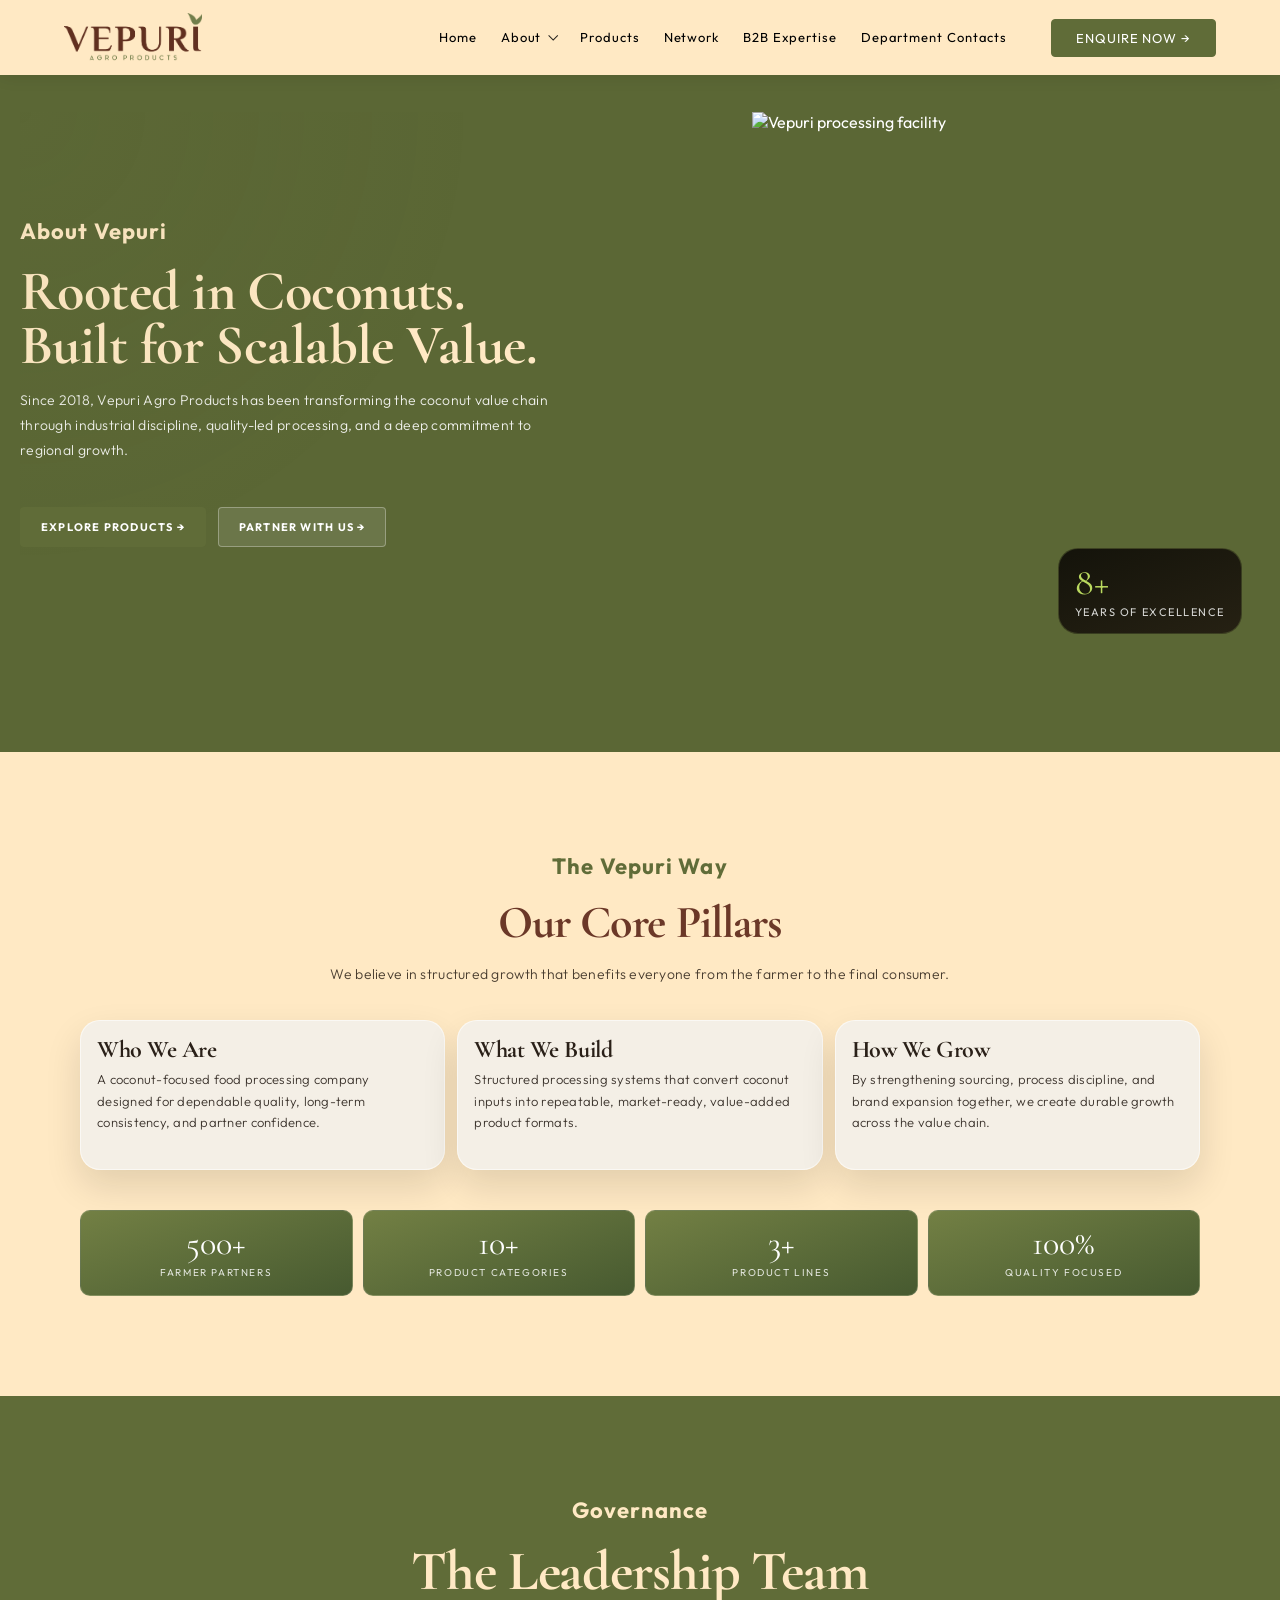
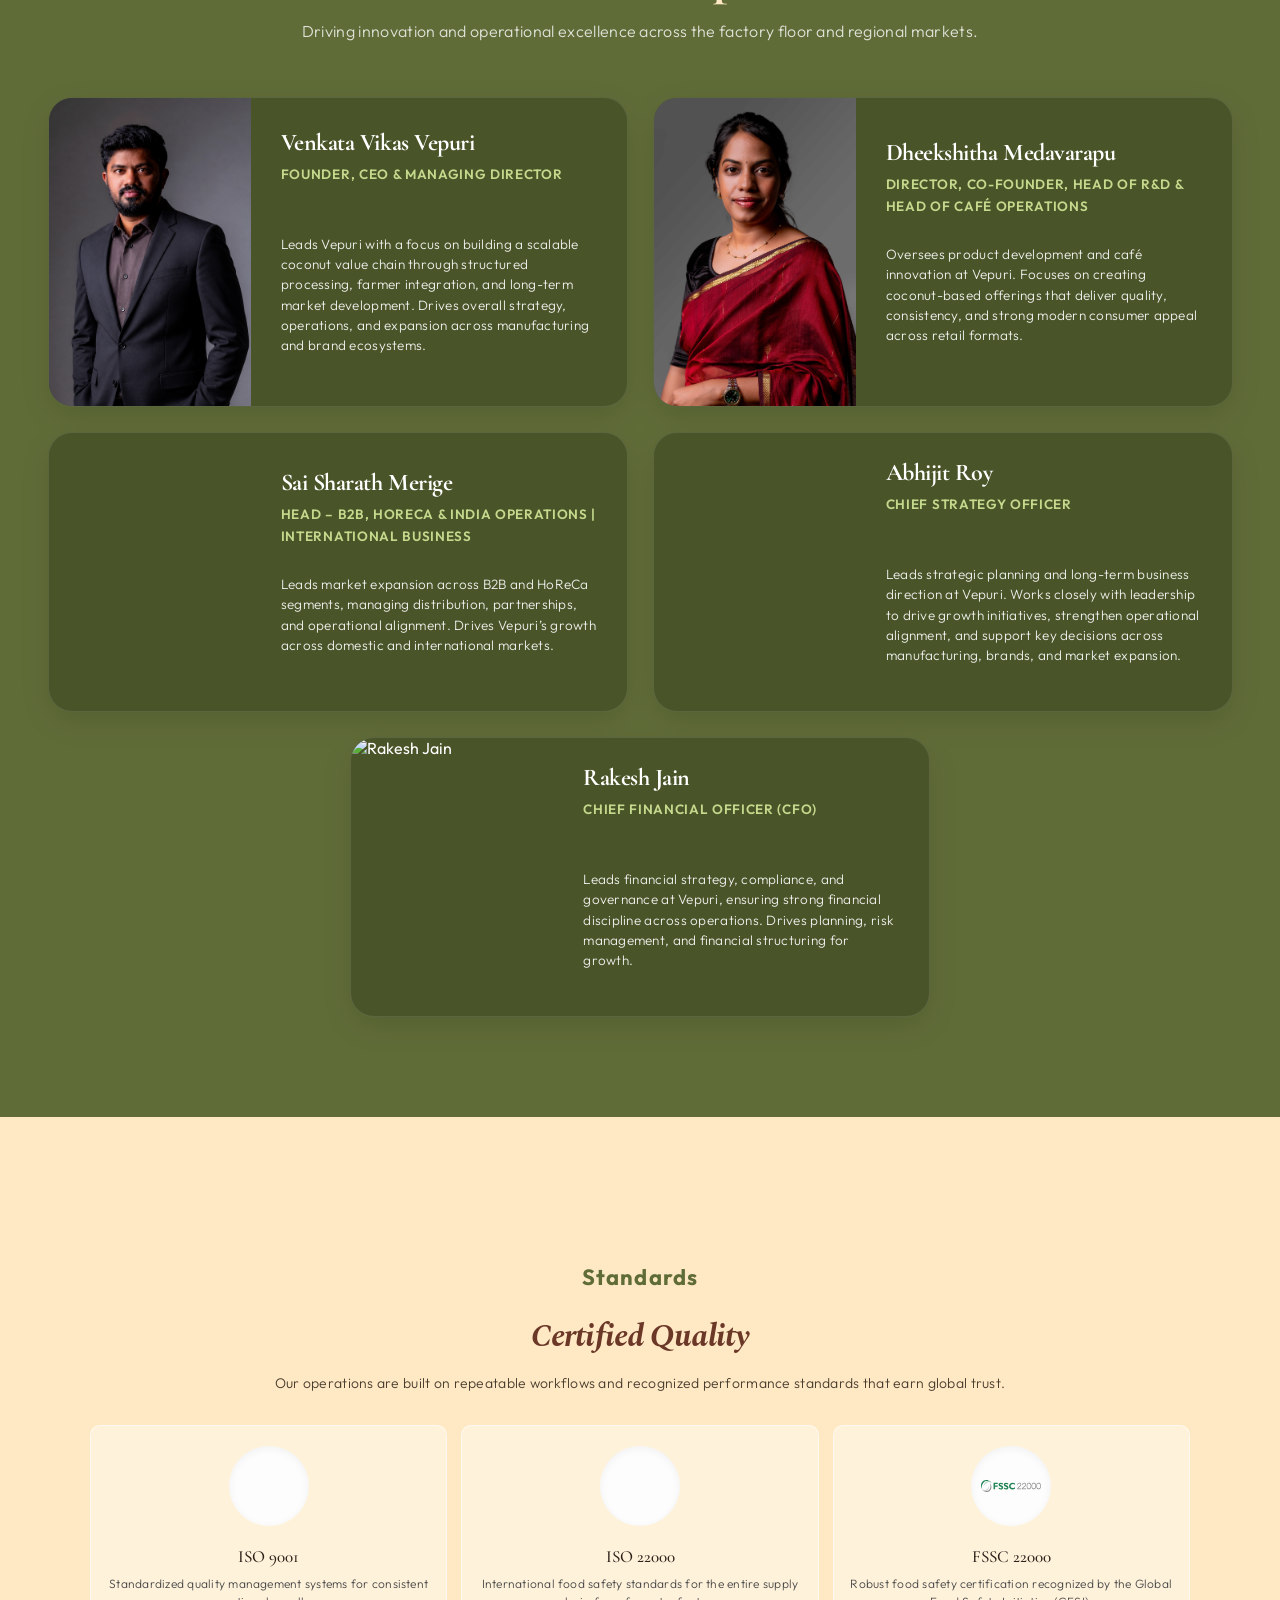
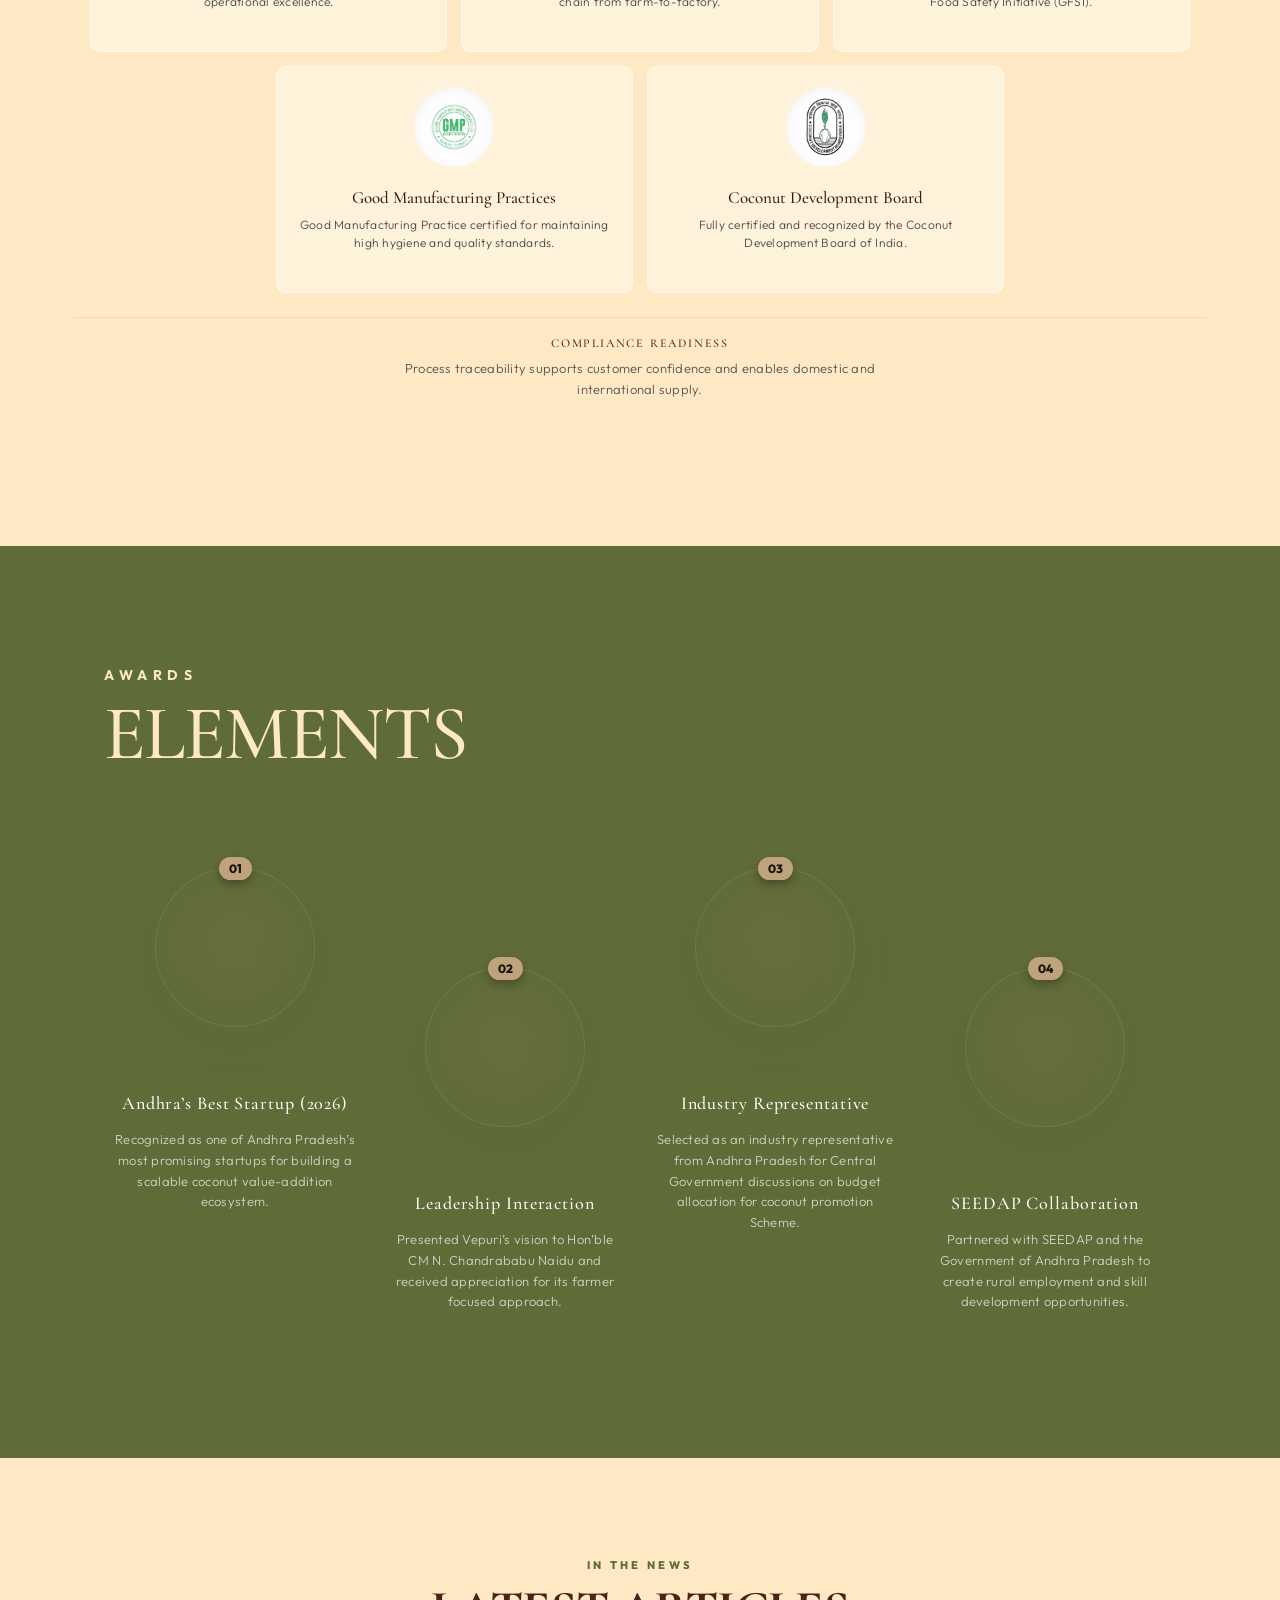
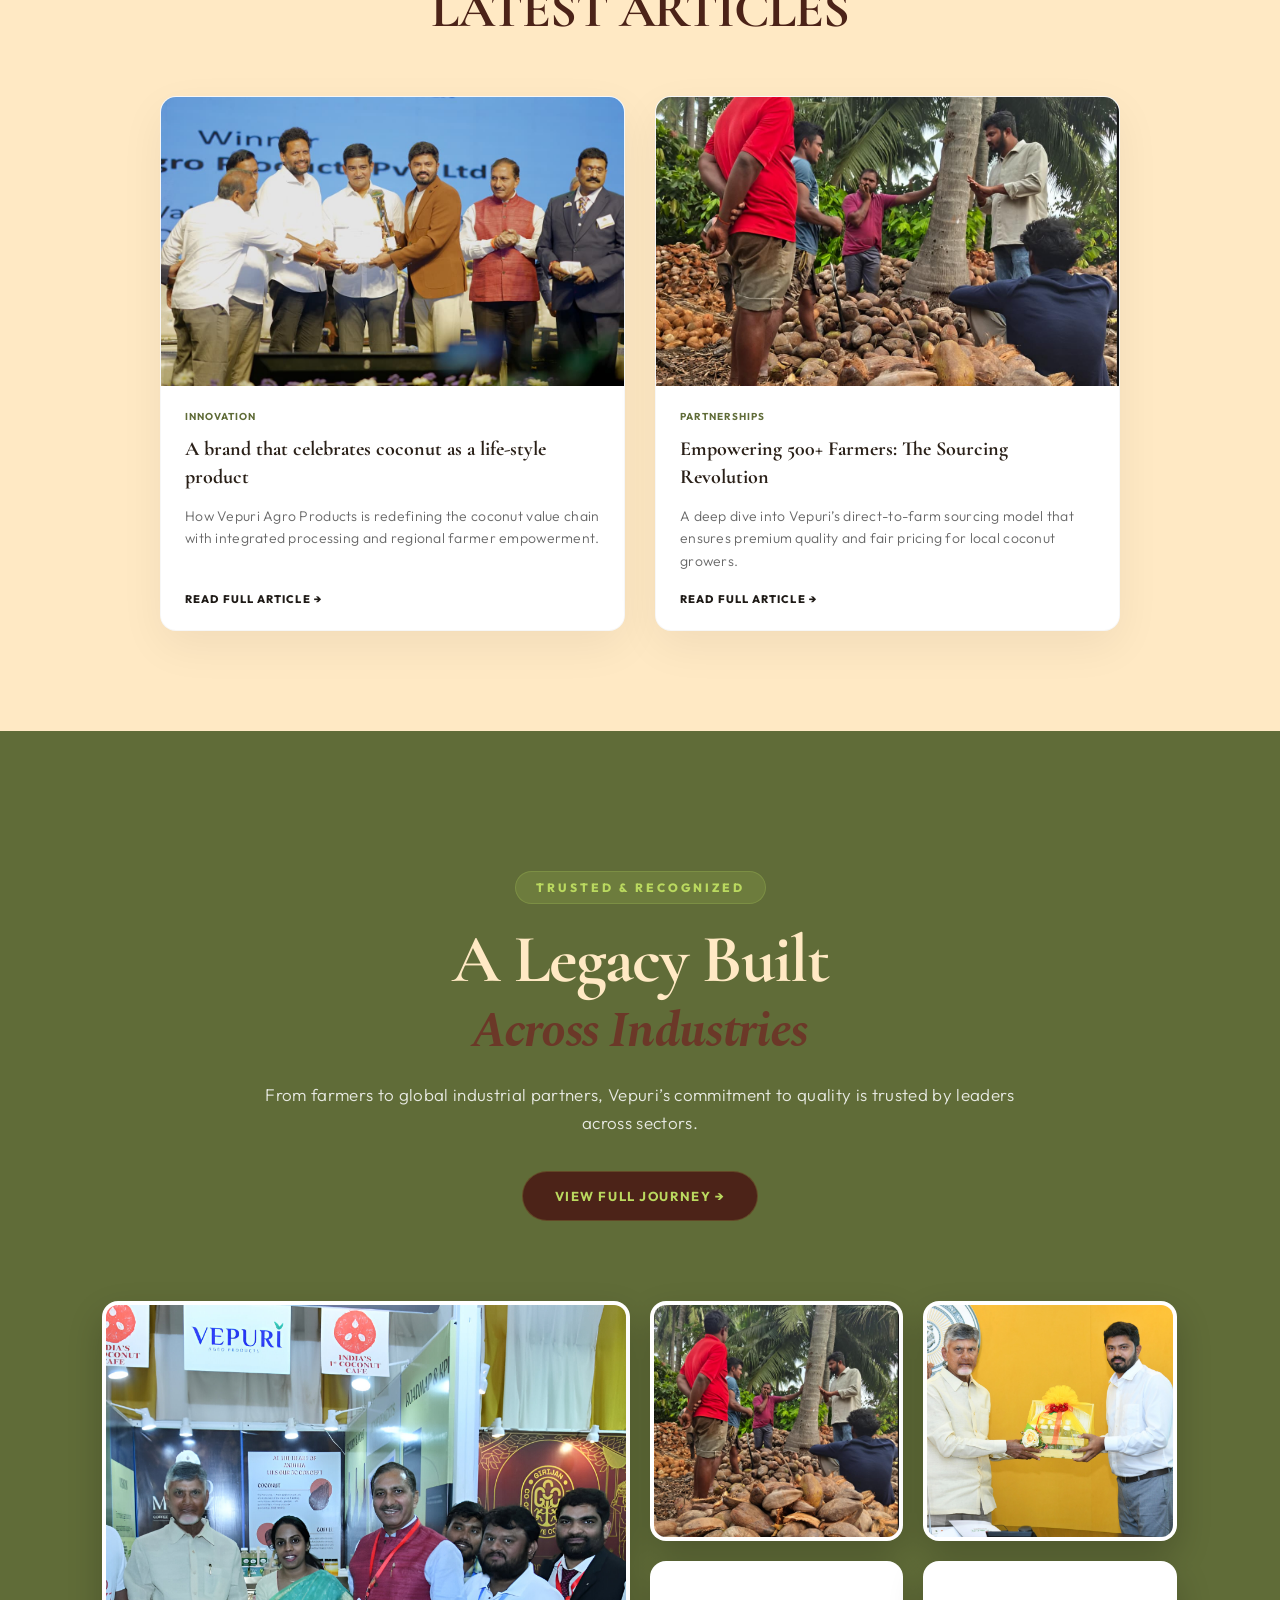
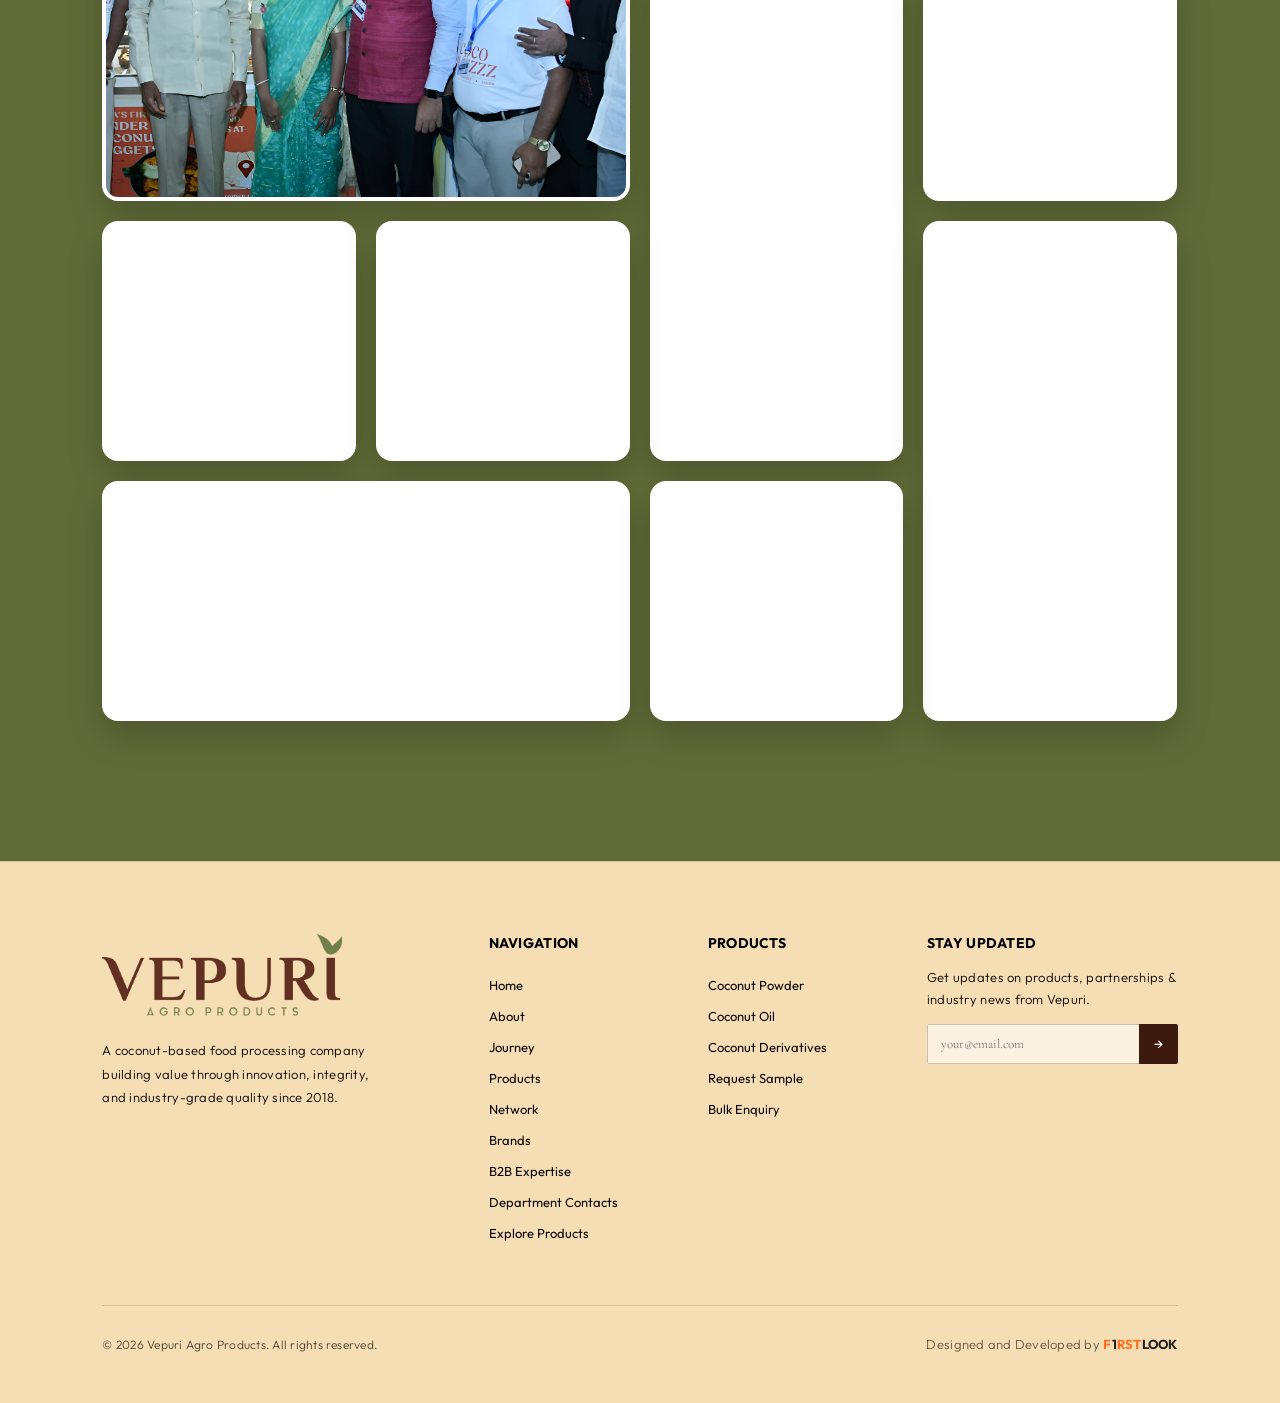
==== commit c92985bd: "Increased border-radius site-wide for images and cards" ====
--- a/about-vepuri.html
+++ b/about-vepuri.html
@@ -71,7 +71,7 @@
       <div class="bg-paper core-philosophy-wrap">
         <div class="section-header">
           <span class="av-eye">The Vepuri Way</span>
-          <h2 style="color: #6b3828; font-weight: 900;">Our Core <br><em>Pillars</em></h2>
+          <h2 style="color: #6b3828; font-weight: 900;">Our Core Pillars</h2>
           <p>We believe in structured growth that benefits everyone from the farmer to the final consumer.</p>
         </div>
         <div class="av-values">
@@ -116,8 +116,8 @@
     <!-- LEADERSHIP SECTION -->
         <section class="unified-section leadership-sec">
       <div class="section-header">
-        <span class="av-eye">Governance</span>
-        <h2> The Leadership <br><em>Team</em></h2>
+        <span class="av-eye" style="color: var(--cream);">Governance</span>
+        <h2> The Leadership Team</h2>
         <p style="color: rgba(255,255,255,0.8);">Driving innovation and operational excellence across the factory floor
           and regional markets.</p>
       </div>
@@ -185,7 +185,8 @@
       <div class="bg-paper shadow-premium cert-quality-wrap">
         <div class="section-header">
           <span class="av-eye">Standards</span>
-          <h2>Certified <br><em>Quality</em></h2>
+          <h2><em>Certified Quality</em>
+          </h2>
           <p>Our operations are built on repeatable workflows and recognized performance standards that earn global
             trust.</p>
         </div>
@@ -308,7 +309,7 @@
     <section class="articles-sec">
       <div class="articles-head">
         <span>IN THE NEWS</span>
-        <h2>Latest <br><em>Articles</em></h2>
+        <h2>LATEST ARTICLES</h2>
       </div>
 
       <div class="articles-grid">
--- a/about-pages.css
+++ b/about-pages.css
@@ -59,7 +59,7 @@
 h3 em,
 .section-header h1 em,
 .section-header h2 em {
-  font-family: var(--site-font) !important;
+  font-family: var(--accent-font) !important;
   color: var(--kicker-color) !important;
   font-style: italic;
   display: inline;
@@ -69,7 +69,7 @@
 
 .a-eye,
 .av-eye {
-  font-family: var(--accent-font) !important;
+  font-family:var(--accent-font) !important;
   text-transform: none;
   font-weight: 700;
   font-size: 14px;
@@ -150,7 +150,7 @@
 .a-hero-copy {
   background: var(--green);
   color: var(--cream);
-  border-radius: 16px;
+  border-radius: 24px;
   padding: 32px;
   border: 1px solid rgba(255, 255, 255, .38);
   box-shadow: 0 24px 52px rgba(20, 16, 12, .14);
@@ -628,7 +628,7 @@
   bottom: 18px;
   background: linear-gradient(160deg, rgba(8, 6, 4, .86), rgba(29, 22, 14, .86));
   border: 1px solid rgba(96, 108, 56, .46);
-  border-radius: 12px;
+  border-radius: 20px;
   padding: 14px 16px;
   min-width: 180px;
 }
@@ -687,7 +687,7 @@
 
 .page-about .core-philosophy-wrap .av-value-card {
   padding: 16px;
-  border-radius: 12px;
+  border-radius: 20px;
 }
 
 .page-about .core-philosophy-wrap .av-value-card h2 {
@@ -793,7 +793,7 @@
   flex: 0 1 580px;
   background: rgba(40, 50, 20, 0.4);
   border: 1px solid rgba(255, 255, 255, .1);
-  border-radius: 16px;
+  border-radius: 24px;
   overflow: hidden;
   box-shadow: 0 10px 30px rgba(0, 0, 0, .1);
   transition: all 0.5s cubic-bezier(0.4, 0, 0.2, 1); /* Smooth animation */
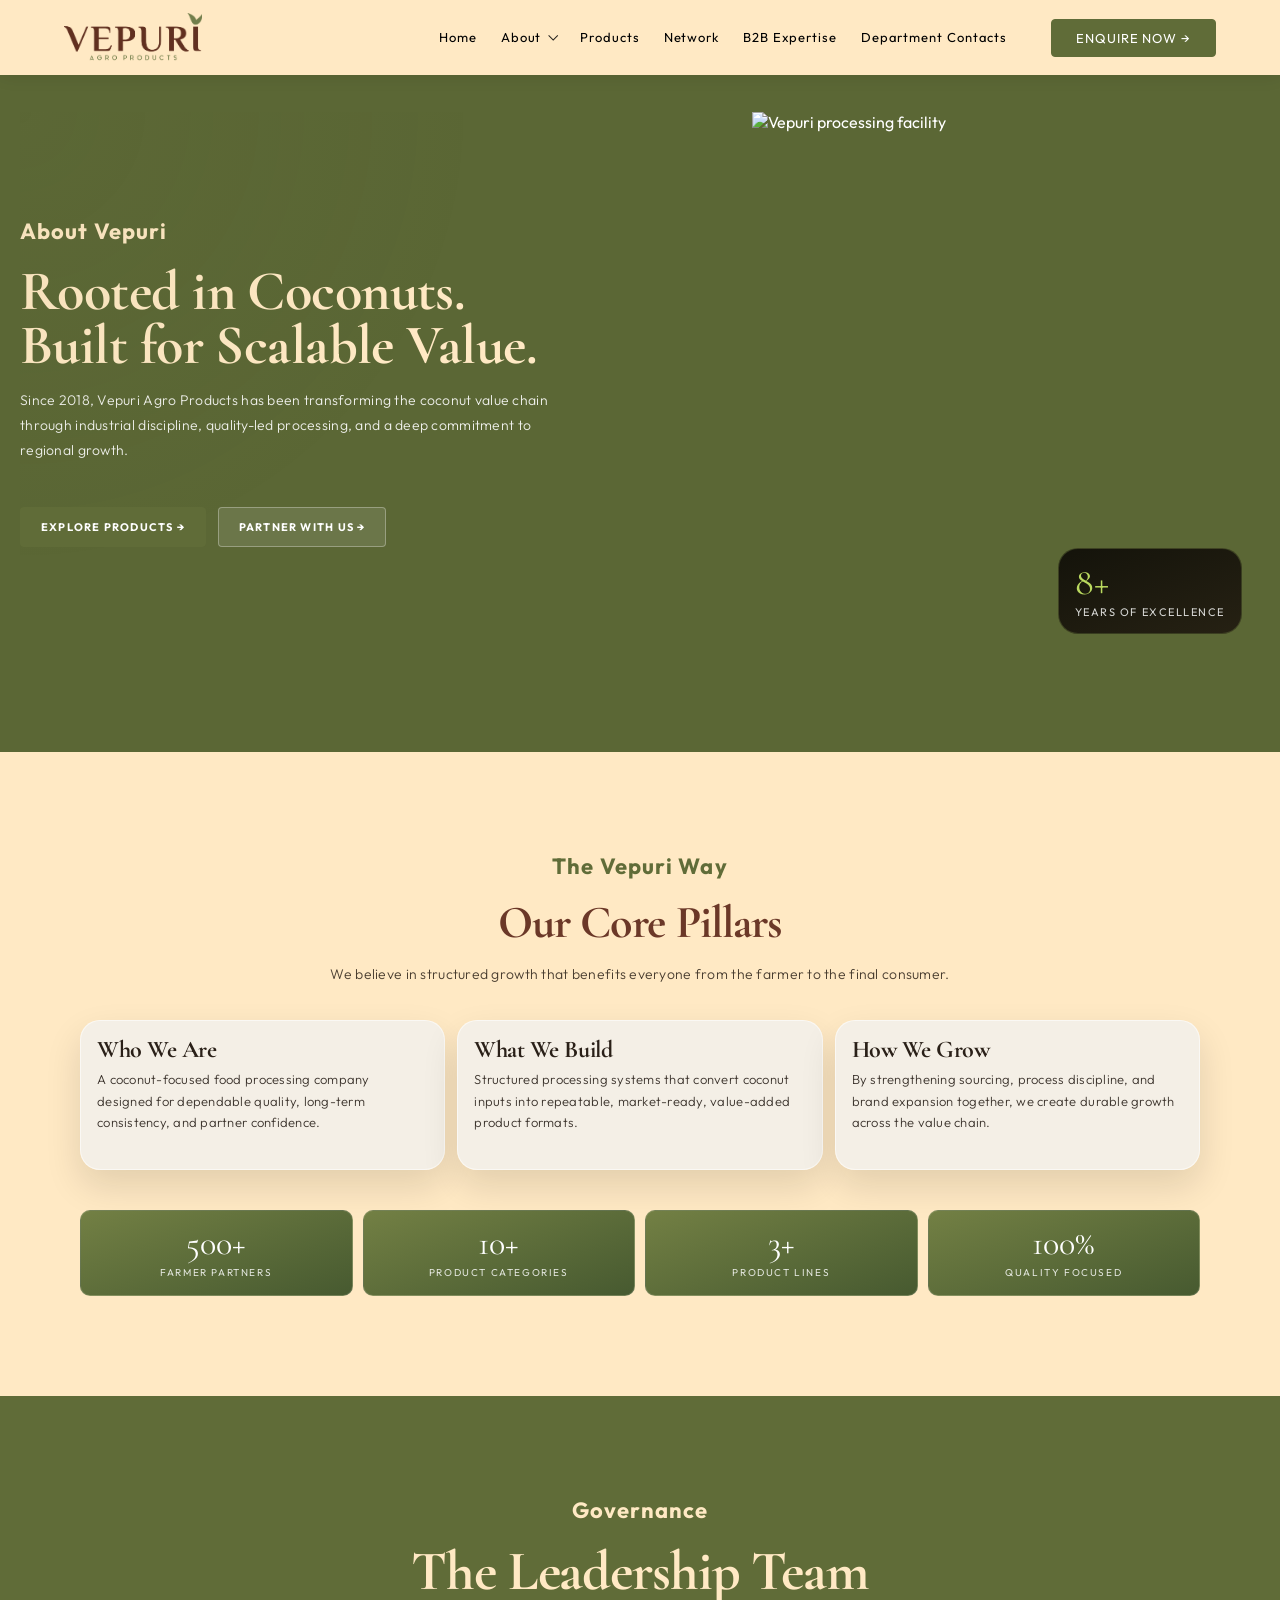
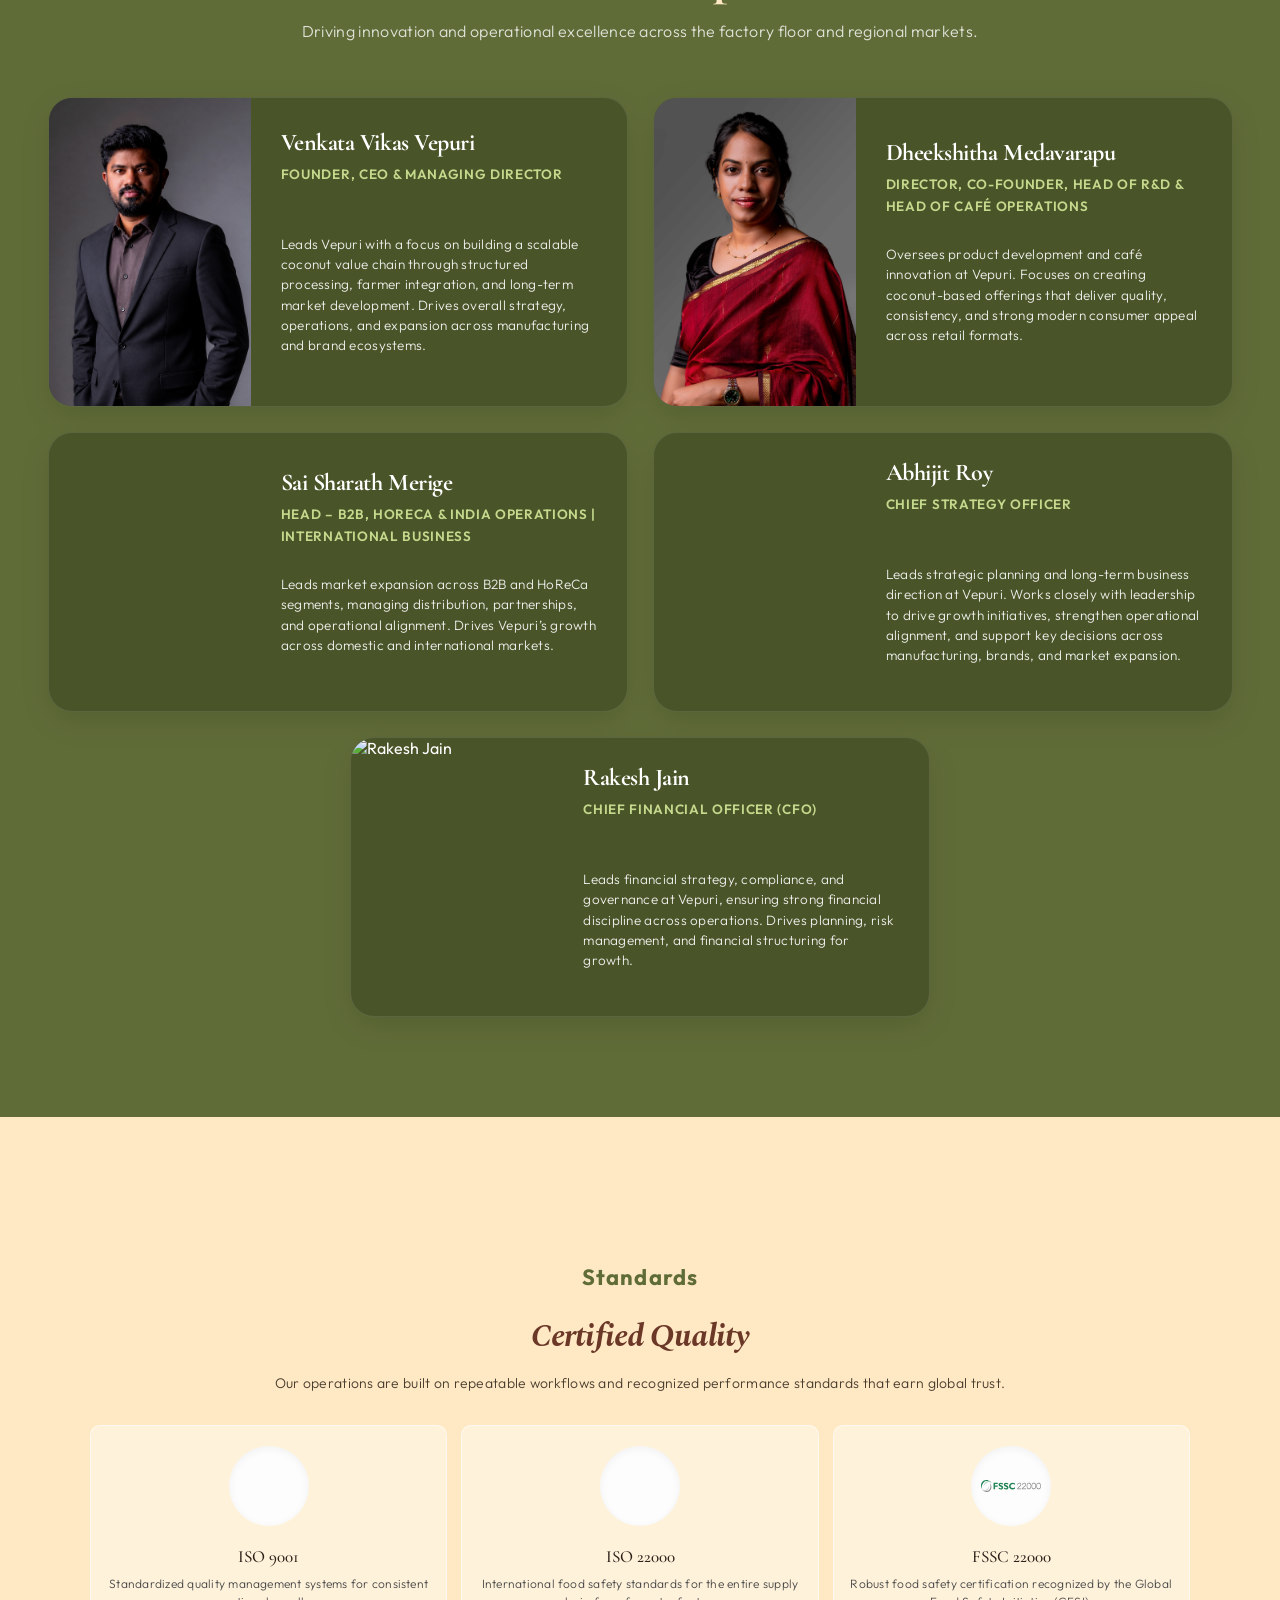
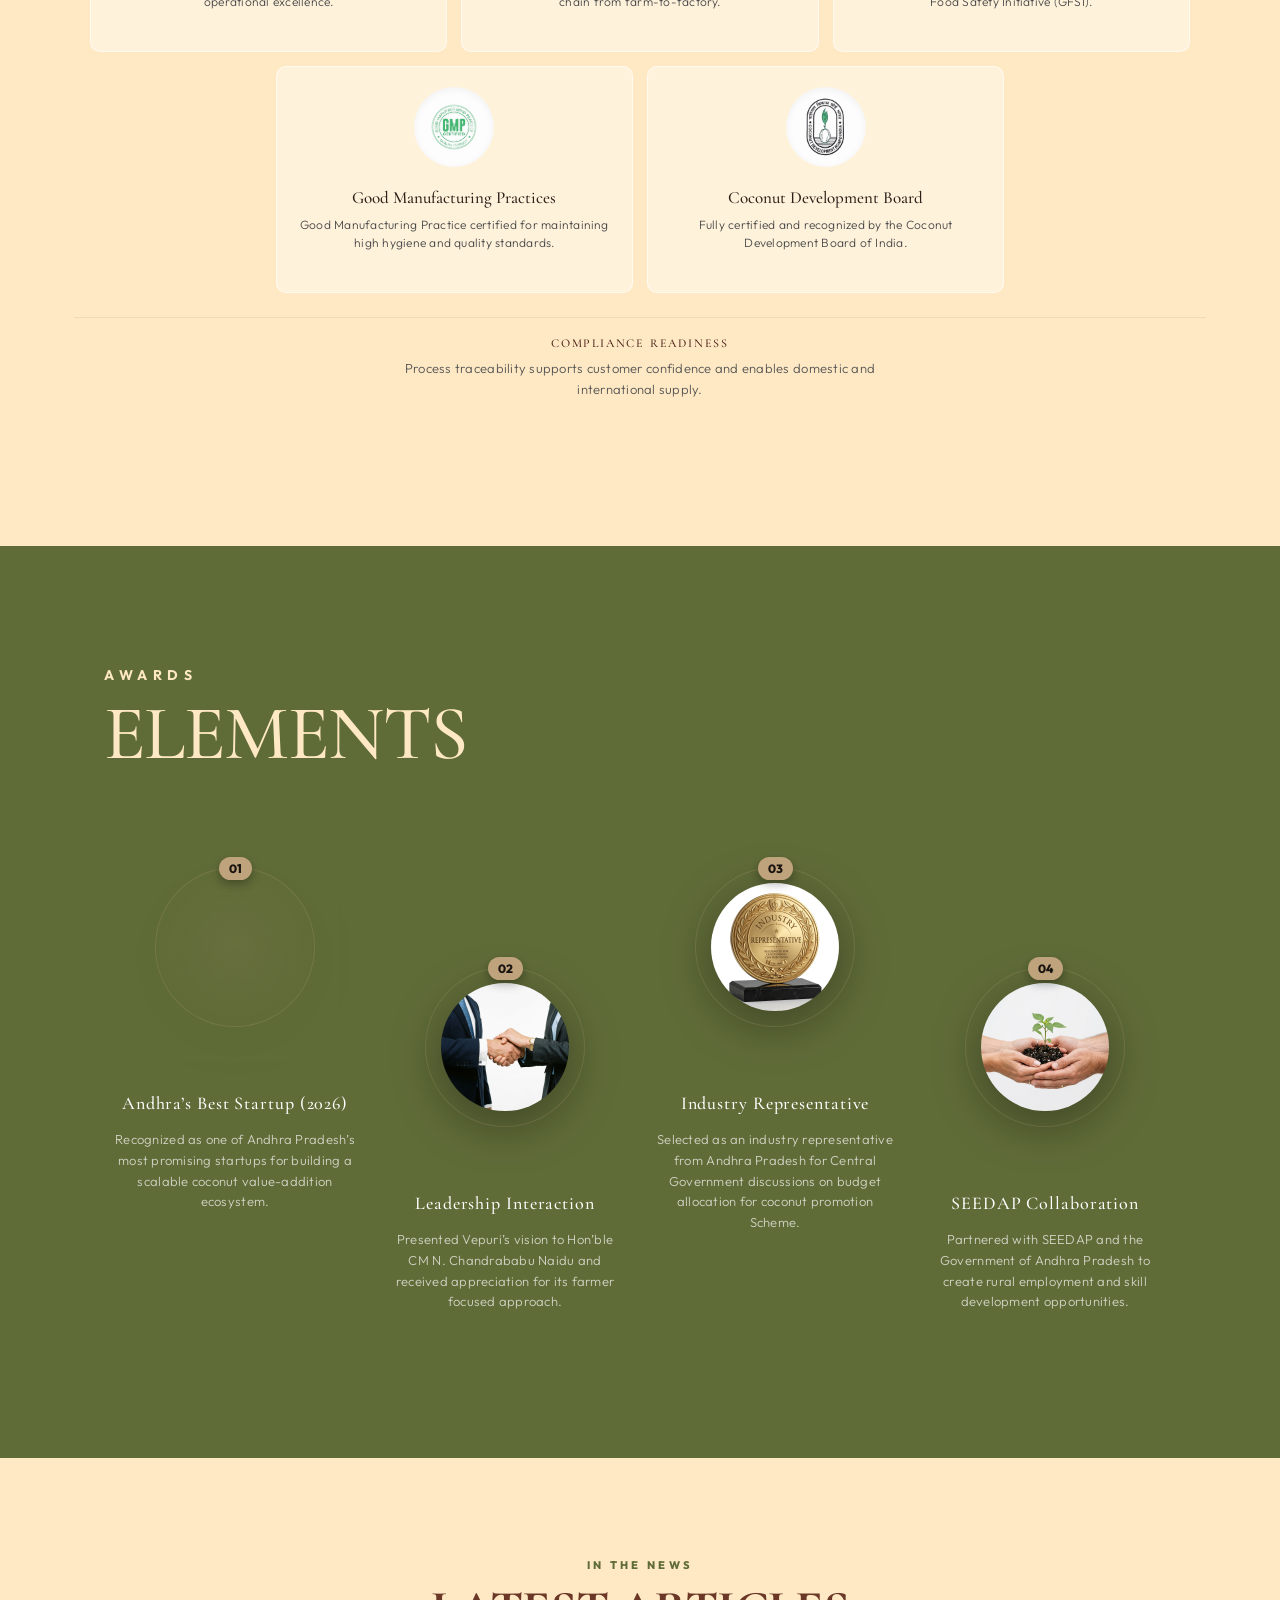
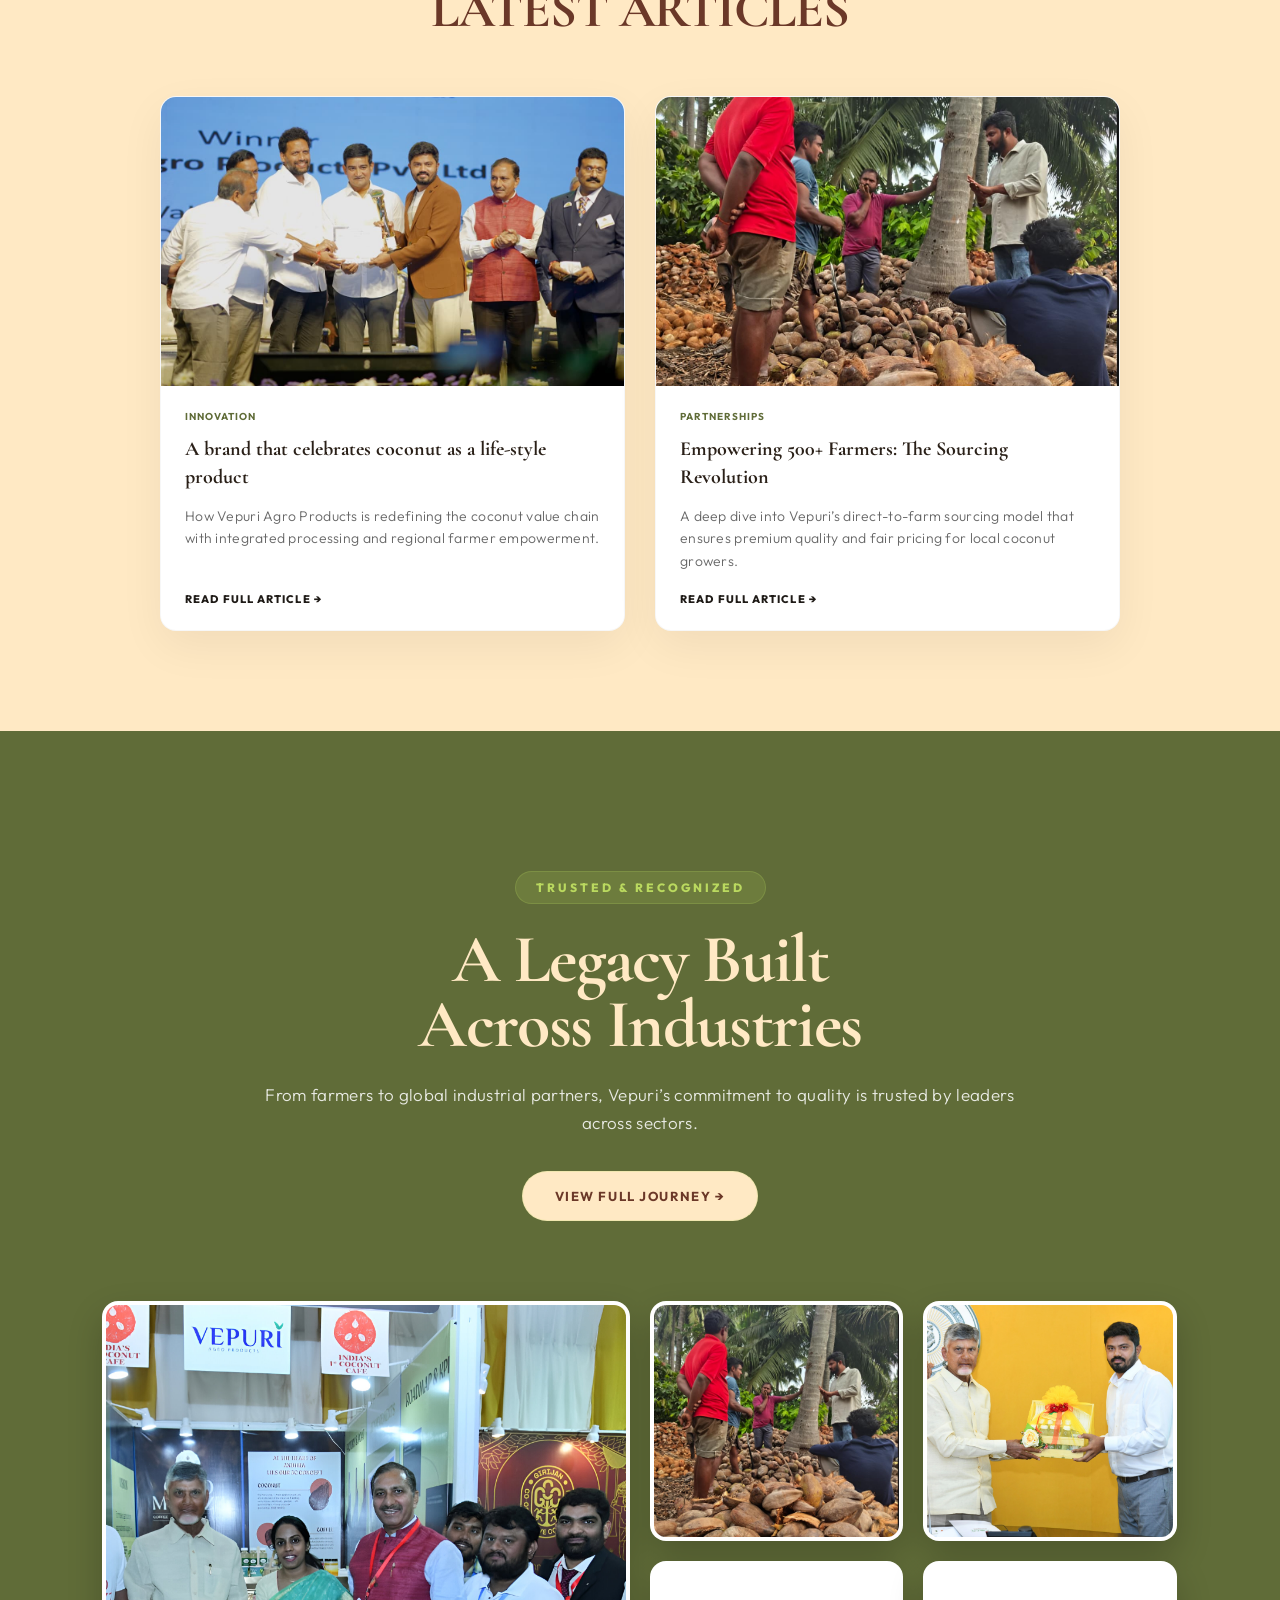
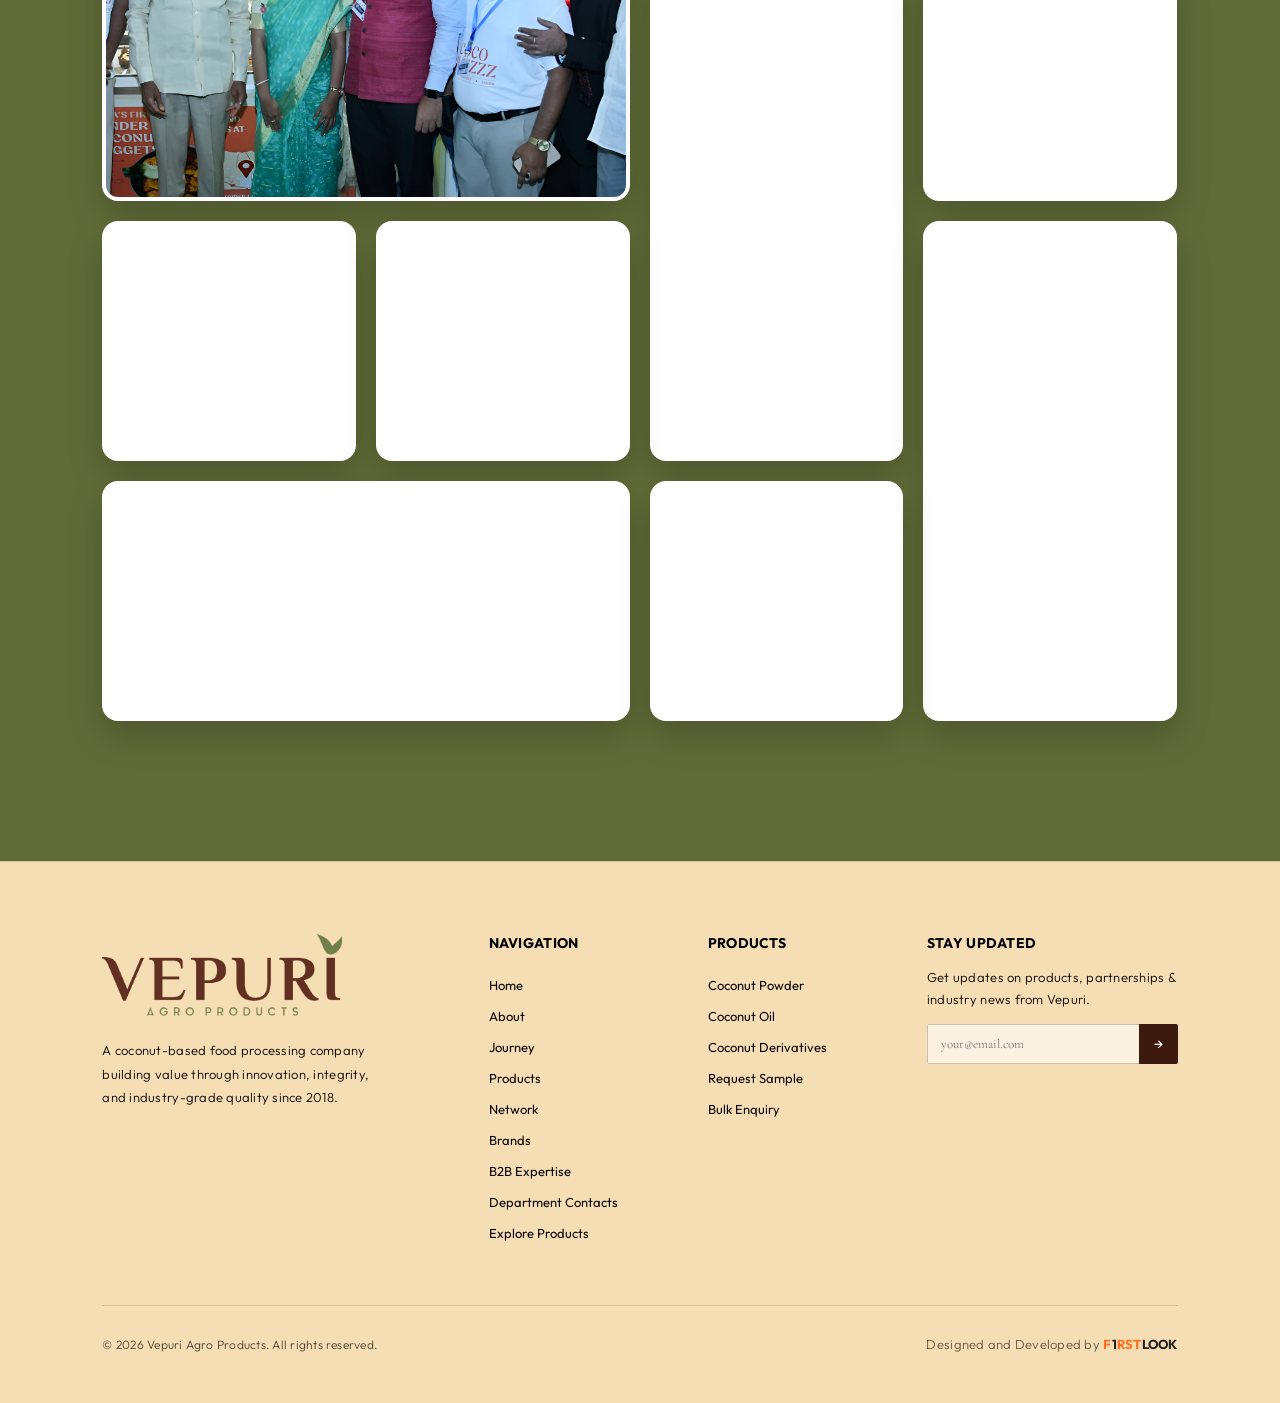
==== commit 13e18783: "Standardized navigation and fixed Vepuri Farms page" ====
--- a/about-vepuri.html
+++ b/about-vepuri.html
@@ -26,6 +26,7 @@
         <ul class="submenu">
           <li><a href="about-vepuri.html">About Vepuri</a></li>
           <li><a href="journey.html">Our Journey</a></li>
+          <li><a href="vepuri-farms.html">Farms & Nurseries</a></li>
           <li><a href="brands.html">Our Brands</a></li>
         </ul>
       </li>
@@ -309,7 +310,7 @@
     <section class="articles-sec">
       <div class="articles-head">
         <span>IN THE NEWS</span>
-        <h2>LATEST ARTICLES</h2>
+        <h2 style="color: #6b3828; font-weight: 900;">LATEST ARTICLES</h2>
       </div>
 
       <div class="articles-grid">
@@ -349,7 +350,7 @@
     <section class="achieve-gallery-sec">
       <div class="gallery-header rv">
         <span class="g-tag">Trusted & Recognized</span>
-        <h2 style="color: var(--cream);">A Legacy Built<br><em>Across Industries</em></h2>
+        <h2 style="color: var(--cream);">A Legacy Built<br>Across Industries</h2>
         <p>From farmers to global industrial partners, Vepuri’s commitment to quality is trusted by leaders across
           sectors.</p>
         <a href="journey.html" class="gallery-btn">View Full Journey &rarr;</a>
--- a/about-pages.css
+++ b/about-pages.css
@@ -2161,8 +2161,8 @@
   display: inline-flex;
   align-items: center;
   padding: 16px 32px;
-  background: #4c2318;
-  color: #bad95f;
+  background: var(--cream);
+  color: var(--kicker-color);
   font-size: 13px;
   font-weight: 700;
   text-transform: uppercase;
@@ -2174,8 +2174,8 @@
 }
 
 .gallery-btn:hover {
-  background: #bad95f;
-  color: #4c2318;
+  background: var(--white);
+  color: var(--kicker-color);
   transform: translateY(-4px);
   box-shadow: 0 12px 30px rgba(0, 0, 0, 0.3);
 }
